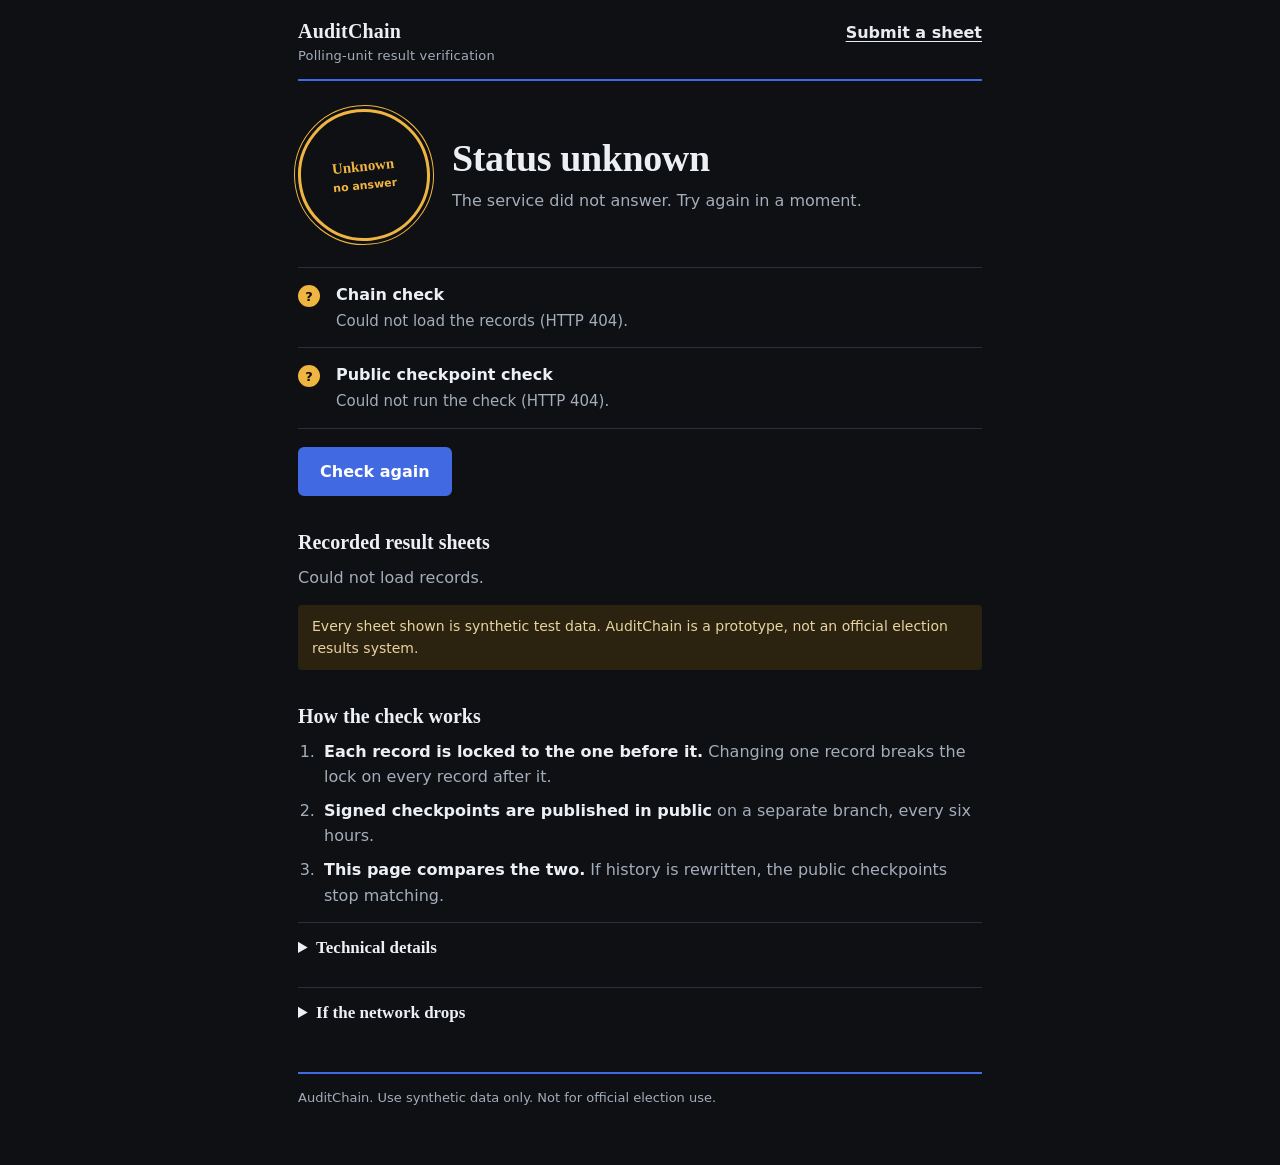
==== src/main/resources/static/index.html @ 2e7eae65 "style(ui): white/light grey text instead of blue; keep royal blue for fills and borders Co-Authored-" ====
<!doctype html>
<html lang="en">
<head>
<meta charset="utf-8"><meta name="viewport" content="width=device-width,initial-scale=1">
<meta name="theme-color" content="#0e1013">
<meta name="description" content="AuditChain checks whether polling-unit result records have been altered.">
<title>AuditChain — Has this record been altered?</title>
<style>
:root{color-scheme:dark;--onyx:#0e1013;--panel:#161a20;--line:#2a313c;--text:#eceff4;--soft:#a4adbb;--royal:#4169e1;--royal-hi:#e8ebf1;--red:#ff7b72;--amber:#f0b441;--tint-royal:#16213f;--tint-red:#2a1719;--tint-amber:#2b2310;
 --serif:Charter,"Bitstream Charter","Sitka Text",Cambria,Georgia,serif;--sans:system-ui,-apple-system,"Segoe UI",Roboto,"Helvetica Neue",sans-serif;--mono:ui-monospace,SFMono-Regular,Menlo,Consolas,monospace}
*{box-sizing:border-box}
body{margin:0;background:var(--onyx);color:var(--text);font:16px/1.6 var(--sans)}
main{max-width:720px;margin:0 auto;padding:20px 18px 56px}
a{color:var(--royal-hi);font-weight:600;text-underline-offset:3px}
a:focus-visible,button:focus-visible,summary:focus-visible{outline:3px solid var(--royal-hi);outline-offset:3px}
header{display:flex;justify-content:space-between;align-items:baseline;gap:12px;padding-bottom:14px;border-bottom:2px solid var(--royal);margin-bottom:28px}
.brand{font:700 20px/1 var(--serif);letter-spacing:.01em}.brand span{display:block;font:400 13px/1.4 var(--sans);color:var(--soft);margin-top:6px}
.verdict{display:grid;grid-template-columns:auto 1fr;gap:22px;align-items:center;margin-bottom:26px}
.stamp{width:132px;height:132px;border:3px solid var(--soft);outline:1px solid var(--soft);outline-offset:3px;border-radius:50%;display:grid;place-items:center;text-align:center;color:var(--soft);transform:rotate(-6deg);font:700 15px/1.2 var(--serif);padding:10px}
.stamp small{display:block;font:600 11px/1.3 var(--sans);margin-top:4px}
.stamp.ok{color:var(--royal-hi);border-color:var(--royal);outline-color:var(--royal)}.stamp.bad{color:var(--red);border-color:var(--red);outline-color:var(--red)}.stamp.wait{color:var(--amber);border-color:var(--amber);outline-color:var(--amber)}
h1{font:700 clamp(26px,6.4vw,38px)/1.12 var(--serif);margin:0 0 8px;letter-spacing:-.01em}
.lede{margin:0;color:var(--soft);max-width:46ch}
h2{font:700 20px/1.25 var(--serif);margin:34px 0 10px}
.checks{border-top:1px solid var(--line);margin:0;padding:0;list-style:none}
.checks li{display:grid;grid-template-columns:28px 1fr;gap:10px;padding:14px 0;border-bottom:1px solid var(--line)}
.mark{width:22px;height:22px;border-radius:50%;margin-top:3px;display:grid;place-items:center;font:700 13px/1 var(--sans);color:#0e1013;background:var(--amber)}.mark.ok{background:var(--royal);color:#fff}.mark.bad{background:var(--red)}
.checks b{display:block}.checks span.t{color:var(--soft);font-size:15px}
.actions{margin-top:18px}
button{font:inherit;font-weight:600;cursor:pointer;min-height:46px;padding:10px 20px;border-radius:6px;border:2px solid var(--royal);background:var(--royal);color:#fff}
button:hover{background:#3558c8;border-color:#3558c8}
.sheet{background:var(--panel);border:1px solid var(--line);border-left:5px solid var(--soft);margin-top:12px;padding:6px 16px 12px;border-radius:2px}
.sheet.ok{border-left-color:var(--royal)}.sheet.bad{border-left-color:var(--red);background:#1c1415}.sheet.na{border-left-color:var(--amber)}
.sheet h3{font:700 17px/1.3 var(--serif);margin:10px 0 4px;display:flex;justify-content:space-between;gap:10px;flex-wrap:wrap;align-items:baseline}
.pill{font:600 13px/1 var(--sans);padding:5px 10px;border-radius:20px}.pill.ok{background:var(--tint-royal);color:var(--royal-hi)}.pill.bad{background:var(--tint-red);color:var(--red)}.pill.na{background:var(--tint-amber);color:var(--amber)}
dl{margin:0}.row{display:flex;justify-content:space-between;gap:12px;padding:7px 0;border-bottom:1px dotted var(--line);font-size:15px}.row:last-child{border-bottom:0}.row dt{color:var(--soft)}.row dd{margin:0;font-weight:600;text-align:right;overflow-wrap:anywhere}
.row dd.mono{font:500 12px/1.5 var(--mono)}
.warn{margin:8px 0 2px;color:var(--red);font-size:15px;font-weight:600}
.note{margin-top:14px;padding:10px 14px;background:var(--tint-amber);color:#e8d3a0;font-size:14px;border-radius:4px}
ol.steps{margin:0;padding-left:22px;color:var(--soft)}ol.steps li{margin:8px 0;padding-left:4px}ol.steps b{color:var(--text)}
details{margin-top:14px;border-top:1px solid var(--line)}summary{cursor:pointer;font:700 17px/1.3 var(--serif);padding:14px 0;min-height:46px}
.inner{padding-bottom:10px;color:var(--soft);font-size:15px}.entry{padding:9px 0;border-bottom:1px dotted var(--line);font-size:14px}.entry b{color:var(--text)}.entry .mono{font:500 12px/1.5 var(--mono);overflow-wrap:anywhere}
footer{margin-top:34px;padding-top:14px;border-top:2px solid var(--royal);color:var(--soft);font-size:13px}
@media(max-width:520px){.verdict{grid-template-columns:1fr;gap:14px}.stamp{width:112px;height:112px;font-size:13px}}
@media(prefers-reduced-motion:no-preference){.stamp{transition:color .25s,border-color .25s,outline-color .25s}}
</style>
</head>
<body>
<main>
 <header><div class="brand">AuditChain<span>Polling-unit result verification</span></div><a href="/submit.html">Submit a sheet</a></header>

 <section class="verdict" aria-labelledby="headline">
  <div class="stamp wait" id="stamp" aria-hidden="true"><div id="stampText">Checking<small id="stampSmall">please wait</small></div></div>
  <div><h1 id="headline">Checking the records…</h1><p class="lede" id="headlineSub">This takes a few seconds. The first visit after a quiet period can take longer.</p></div>
 </section>

 <ul class="checks" aria-live="polite">
  <li><span class="mark" id="markChain" aria-hidden="true">…</span><div><b>Chain check</b><span class="t" id="txtChain">Waiting…</span></div></li>
  <li><span class="mark" id="markAnchor" aria-hidden="true">…</span><div><b>Public checkpoint check</b><span class="t" id="txtAnchor">Waiting…</span></div></li>
 </ul>
 <div class="actions"><button id="recheck">Check again</button></div>

 <h2>Recorded result sheets</h2>
 <p class="lede" id="sheetsSub">Loading…</p>
 <div id="sheets"></div>
 <div class="note">Every sheet shown is synthetic test data. AuditChain is a prototype, not an official election results system.</div>

 <h2>How the check works</h2>
 <ol class="steps">
  <li><b>Each record is locked to the one before it.</b> Changing one record breaks the lock on every record after it.</li>
  <li><b>Signed checkpoints are published in public</b> on a separate branch, every six hours.</li>
  <li><b>This page compares the two.</b> If history is rewritten, the public checkpoints stop matching.</li>
 </ol>

 <details>
  <summary>Technical details</summary>
  <div class="inner"><p id="techSummary">Loading…</p><div id="entries"></div></div>
 </details>
 <details>
  <summary>If the network drops</summary>
  <div class="inner"><p>The submit page keeps a queue on the phone and retries when the network returns. Each submission carries a unique key, so a retry is not counted twice. Power and coverage in the field still need real-world testing.</p></div>
 </details>

 <footer>AuditChain. Use synthetic data only. Not for official election use.</footer>
</main>
<script>
'use strict';
const $=id=>document.getElementById(id);
function mark(prefix,state,text){const m=$('mark'+prefix);m.className='mark'+(state===true?' ok':state===false?' bad':'');m.textContent=state===true?'✓':state===false?'!':'?';$('txt'+prefix).textContent=text;}
function headline(state,stamp,small,title,sub){const s=$('stamp');s.className='stamp '+(state===true?'ok':state===false?'bad':'wait');$('stampText').firstChild.nodeValue=stamp;$('stampSmall').textContent=small;$('headline').textContent=title;$('headlineSub').textContent=sub;}
function parse(p){try{return JSON.parse(p);}catch(e){return null;}}
function sheetFrom(entry){
 const p=parse(entry.payload);if(!p||p.type!=='evidence')return null;
 const data=p.data||{};const parties=data.partyVotes&&typeof data.partyVotes==='object'?data.partyVotes:null;
 let sum=null;if(parties){sum=0;for(const k of Object.keys(parties)){const v=Number(parties[k]);if(Number.isFinite(v))sum+=v;}}
 const total=[data.totalVotes,data.total_votes,data.votes_cast].map(Number).find(Number.isFinite);
 return{seq:entry.sequence,loc:p.location||entry.location||'Unknown location',parties,sum,total,hash:entry.currentHash};
}
function row(dt,dd,mono){const r=document.createElement('div');r.className='row';const a=document.createElement('dt');a.textContent=dt;const b=document.createElement('dd');if(mono)b.className='mono';b.textContent=dd;r.append(a,b);return r;}
function renderSheets(entries){
 const box=$('sheets');box.replaceChildren();
 const sheets=entries.map(sheetFrom).filter(Boolean).reverse();
 $('sheetsSub').textContent=sheets.length?sheets.length+(sheets.length===1?' sheet':' sheets')+' recorded, newest first.':'No result sheets have been recorded yet. Submit one from the submit page.';
 sheets.forEach(s=>{
  const ok=s.sum!==null&&s.total!==undefined&&s.sum===s.total;
  const bad=s.sum!==null&&s.total!==undefined&&s.sum!==s.total;
  const el=document.createElement('article');el.className='sheet '+(ok?'ok':bad?'bad':'na');
  const h=document.createElement('h3');const name=document.createElement('span');name.textContent=s.loc;
  const pill=document.createElement('span');pill.className='pill '+(ok?'ok':bad?'bad':'na');pill.textContent=ok?'Totals add up':bad?'Totals do not add up':'No total to compare';
  h.append(name,pill);el.append(h);
  const dl=document.createElement('dl');
  if(s.parties)Object.keys(s.parties).forEach(k=>dl.append(row('Party '+k,String(s.parties[k]))));
  if(s.sum!==null)dl.append(row('Sum of parties',String(s.sum)));
  if(s.total!==undefined)dl.append(row('Total on sheet',String(s.total)));
  dl.append(row('Receipt',s.hash||'unavailable',true));
  el.append(dl);
  if(bad){const w=document.createElement('p');w.className='warn';w.textContent='Parties add up to '+s.sum+' but the sheet says '+s.total+'. A person should review this sheet.';el.append(w);}
  box.append(el);
 });
}
function renderTech(data){
 const entries=Array.isArray(data.entries)?data.entries:[];
 $('techSummary').textContent=entries.length+' entries. Latest hash '+(data.latestHash||'unavailable')+'. '+(Number.isFinite(data.pendingSync)?data.pendingSync:0)+' waiting to sync.';
 const box=$('entries');box.replaceChildren();
 entries.slice().reverse().forEach(e=>{
  const r=document.createElement('div');r.className='entry';
  const t=document.createElement('div');const b=document.createElement('b');b.textContent='#'+e.sequence+' '+(e.role||'ENTRY');t.append(b,document.createTextNode(', '+(e.status||'RECORDED')));
  const m=document.createElement('div');m.textContent=(e.actorId||'unknown actor')+', '+(e.location||'no location');
  const h=document.createElement('div');h.className='mono';h.textContent=e.currentHash||'';
  r.append(t,m,h);box.append(r);
 });
}
let last={chain:null,anchor:null};
function summarise(){
 if(last.chain===false){headline(false,'Altered','record changed','A record has been altered','The live chain failed its own check. Do not rely on these records.');return;}
 if(last.anchor===false){headline(false,'Mismatch','public checkpoints','The records do not match the public checkpoints','History may have been rewritten. Investigate before relying on these records.');return;}
 if(last.chain===true&&last.anchor===true){headline(true,'Intact','both checks passed','Records intact','Both checks passed. There is no sign of alteration.');return;}
 if(last.chain===true){headline(null,'Partly','checked','Chain intact, checkpoints not confirmed','The public checkpoint log could not be checked just now. Try again shortly.');return;}
 headline(null,'Unknown','no answer','Status unknown','The service did not answer. Try again in a moment.');
}
async function loadChain(){
 try{
  const r=await fetch('/api/chain',{headers:{Accept:'application/json'},cache:'no-store'});if(!r.ok)throw new Error('HTTP '+r.status);
  const data=await r.json();const entries=Array.isArray(data.entries)?data.entries:[];
  last.chain=data.valid===true?true:data.valid===false?false:null;
  mark('Chain',last.chain,data.valid===true?'All '+entries.length+' records link correctly.':data.valid===false?'Broken link at record '+(data.breakSequence!==null&&data.breakSequence!==undefined?data.breakSequence:'unknown')+'.':'No answer.');
  renderSheets(entries);renderTech(data);
 }catch(e){last.chain=null;mark('Chain',null,'Could not load the records ('+e.message+').');$('sheetsSub').textContent='Could not load records.';$('techSummary').textContent='Could not load records.';}
}
async function loadAnchors(){
 mark('Anchor',null,'Checking the public log…');
 try{
  const r=await fetch('/api/checkpoints/verify',{headers:{Accept:'application/json'},cache:'no-store'});if(!r.ok)throw new Error('HTTP '+r.status);
  const d=await r.json();const n=Number.isFinite(d.externalAnchorCount)?d.externalAnchorCount:0;
  if(d.valid===true&&d.externalAnchorsValid===true){last.anchor=true;mark('Anchor',true,n+' signed checkpoints match the live chain.');}
  else if(n===0){last.anchor=null;mark('Anchor',null,'The public log is empty or unreachable: '+(d.externalAnchorError||d.error||'no detail')+'.');}
  else{last.anchor=false;mark('Anchor',false,'Mismatch: '+(d.error||'the live chain differs from the published checkpoints')+'.');}
 }catch(e){last.anchor=null;mark('Anchor',null,'Could not run the check ('+e.message+').');}
}
async function run(){
 headline(null,'Checking','please wait','Checking the records…','This takes a few seconds.');
 await Promise.all([loadChain(),loadAnchors()]);summarise();
}
$('recheck').addEventListener('click',run);run();
</script>
</body></html>
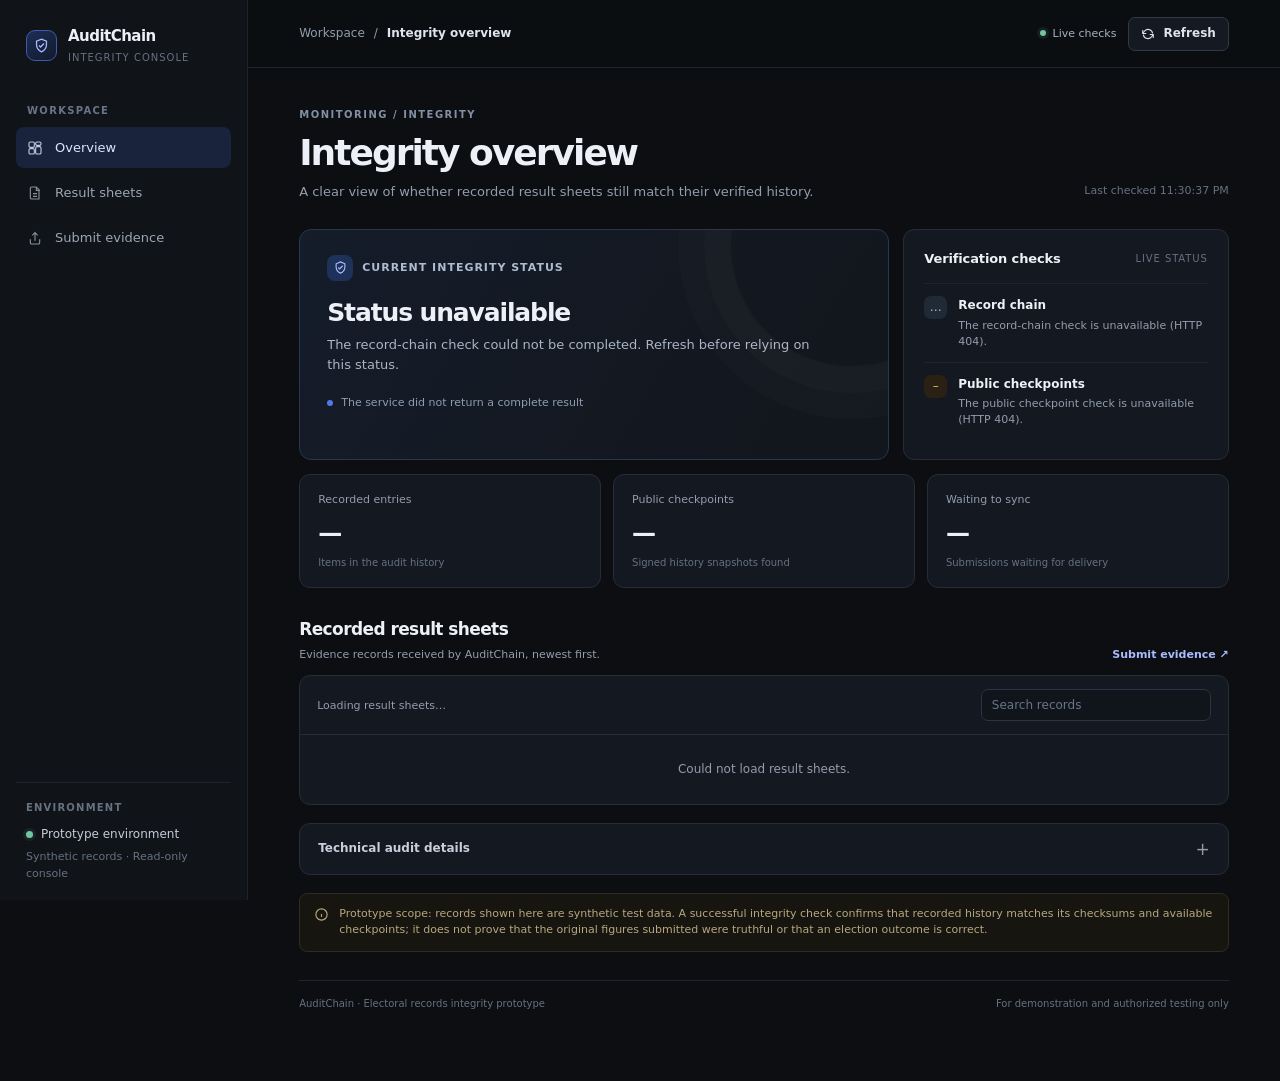
==== commit a3404059: "feat(ui): elevate AuditChain to a focused integrity console" ====
--- a/src/main/resources/static/index.html
+++ b/src/main/resources/static/index.html
@@ -2,165 +2,273 @@
 <html lang="en">
 <head>
 <meta charset="utf-8"><meta name="viewport" content="width=device-width,initial-scale=1">
-<meta name="theme-color" content="#0e1013">
-<meta name="description" content="AuditChain checks whether polling-unit result records have been altered.">
-<title>AuditChain — Has this record been altered?</title>
+<meta name="theme-color" content="#0c0e12">
+<meta name="description" content="AuditChain checks whether recorded result sheets have been altered.">
+<title>AuditChain — Integrity console</title>
 <style>
-:root{color-scheme:dark;--onyx:#0e1013;--panel:#161a20;--line:#2a313c;--text:#eceff4;--soft:#a4adbb;--royal:#4169e1;--royal-hi:#e8ebf1;--red:#ff7b72;--amber:#f0b441;--tint-royal:#16213f;--tint-red:#2a1719;--tint-amber:#2b2310;
- --serif:Charter,"Bitstream Charter","Sitka Text",Cambria,Georgia,serif;--sans:system-ui,-apple-system,"Segoe UI",Roboto,"Helvetica Neue",sans-serif;--mono:ui-monospace,SFMono-Regular,Menlo,Consolas,monospace}
+:root{color-scheme:dark;--bg:#0c0e12;--sidebar:#101318;--surface:#141820;--surface-2:#191f29;--line:#252d39;--line-soft:#1d242e;--text:#edf1f7;--muted:#929dad;--dim:#667181;--blue:#5278ed;--blue-soft:#172344;--green:#71c6a0;--green-soft:#13271f;--amber:#e7b765;--amber-soft:#2a2114;--red:#ef827e;--red-soft:#2c191b;--sans:Inter,ui-sans-serif,system-ui,-apple-system,"Segoe UI",Roboto,Arial,sans-serif;--mono:ui-monospace,SFMono-Regular,Menlo,Consolas,monospace}
 *{box-sizing:border-box}
-body{margin:0;background:var(--onyx);color:var(--text);font:16px/1.6 var(--sans)}
-main{max-width:720px;margin:0 auto;padding:20px 18px 56px}
-a{color:var(--royal-hi);font-weight:600;text-underline-offset:3px}
-a:focus-visible,button:focus-visible,summary:focus-visible{outline:3px solid var(--royal-hi);outline-offset:3px}
-header{display:flex;justify-content:space-between;align-items:baseline;gap:12px;padding-bottom:14px;border-bottom:2px solid var(--royal);margin-bottom:28px}
-.brand{font:700 20px/1 var(--serif);letter-spacing:.01em}.brand span{display:block;font:400 13px/1.4 var(--sans);color:var(--soft);margin-top:6px}
-.verdict{display:grid;grid-template-columns:auto 1fr;gap:22px;align-items:center;margin-bottom:26px}
-.stamp{width:132px;height:132px;border:3px solid var(--soft);outline:1px solid var(--soft);outline-offset:3px;border-radius:50%;display:grid;place-items:center;text-align:center;color:var(--soft);transform:rotate(-6deg);font:700 15px/1.2 var(--serif);padding:10px}
-.stamp small{display:block;font:600 11px/1.3 var(--sans);margin-top:4px}
-.stamp.ok{color:var(--royal-hi);border-color:var(--royal);outline-color:var(--royal)}.stamp.bad{color:var(--red);border-color:var(--red);outline-color:var(--red)}.stamp.wait{color:var(--amber);border-color:var(--amber);outline-color:var(--amber)}
-h1{font:700 clamp(26px,6.4vw,38px)/1.12 var(--serif);margin:0 0 8px;letter-spacing:-.01em}
-.lede{margin:0;color:var(--soft);max-width:46ch}
-h2{font:700 20px/1.25 var(--serif);margin:34px 0 10px}
-.checks{border-top:1px solid var(--line);margin:0;padding:0;list-style:none}
-.checks li{display:grid;grid-template-columns:28px 1fr;gap:10px;padding:14px 0;border-bottom:1px solid var(--line)}
-.mark{width:22px;height:22px;border-radius:50%;margin-top:3px;display:grid;place-items:center;font:700 13px/1 var(--sans);color:#0e1013;background:var(--amber)}.mark.ok{background:var(--royal);color:#fff}.mark.bad{background:var(--red)}
-.checks b{display:block}.checks span.t{color:var(--soft);font-size:15px}
-.actions{margin-top:18px}
-button{font:inherit;font-weight:600;cursor:pointer;min-height:46px;padding:10px 20px;border-radius:6px;border:2px solid var(--royal);background:var(--royal);color:#fff}
-button:hover{background:#3558c8;border-color:#3558c8}
-.sheet{background:var(--panel);border:1px solid var(--line);border-left:5px solid var(--soft);margin-top:12px;padding:6px 16px 12px;border-radius:2px}
-.sheet.ok{border-left-color:var(--royal)}.sheet.bad{border-left-color:var(--red);background:#1c1415}.sheet.na{border-left-color:var(--amber)}
-.sheet h3{font:700 17px/1.3 var(--serif);margin:10px 0 4px;display:flex;justify-content:space-between;gap:10px;flex-wrap:wrap;align-items:baseline}
-.pill{font:600 13px/1 var(--sans);padding:5px 10px;border-radius:20px}.pill.ok{background:var(--tint-royal);color:var(--royal-hi)}.pill.bad{background:var(--tint-red);color:var(--red)}.pill.na{background:var(--tint-amber);color:var(--amber)}
-dl{margin:0}.row{display:flex;justify-content:space-between;gap:12px;padding:7px 0;border-bottom:1px dotted var(--line);font-size:15px}.row:last-child{border-bottom:0}.row dt{color:var(--soft)}.row dd{margin:0;font-weight:600;text-align:right;overflow-wrap:anywhere}
-.row dd.mono{font:500 12px/1.5 var(--mono)}
-.warn{margin:8px 0 2px;color:var(--red);font-size:15px;font-weight:600}
-.note{margin-top:14px;padding:10px 14px;background:var(--tint-amber);color:#e8d3a0;font-size:14px;border-radius:4px}
-ol.steps{margin:0;padding-left:22px;color:var(--soft)}ol.steps li{margin:8px 0;padding-left:4px}ol.steps b{color:var(--text)}
-details{margin-top:14px;border-top:1px solid var(--line)}summary{cursor:pointer;font:700 17px/1.3 var(--serif);padding:14px 0;min-height:46px}
-.inner{padding-bottom:10px;color:var(--soft);font-size:15px}.entry{padding:9px 0;border-bottom:1px dotted var(--line);font-size:14px}.entry b{color:var(--text)}.entry .mono{font:500 12px/1.5 var(--mono);overflow-wrap:anywhere}
-footer{margin-top:34px;padding-top:14px;border-top:2px solid var(--royal);color:var(--soft);font-size:13px}
-@media(max-width:520px){.verdict{grid-template-columns:1fr;gap:14px}.stamp{width:112px;height:112px;font-size:13px}}
-@media(prefers-reduced-motion:no-preference){.stamp{transition:color .25s,border-color .25s,outline-color .25s}}
+html{scroll-behavior:smooth}
+body{margin:0;background:var(--bg);color:var(--text);font:14px/1.55 var(--sans);-webkit-font-smoothing:antialiased}
+a{color:inherit;text-decoration:none}
+button{font:inherit}
+button:focus-visible,a:focus-visible,summary:focus-visible{outline:2px solid #9bb2ff;outline-offset:3px}
+.app{min-height:100vh}
+.sidebar{position:fixed;inset:0 auto 0 0;width:248px;background:var(--sidebar);border-right:1px solid var(--line-soft);display:flex;flex-direction:column;padding:25px 16px 18px;z-index:5}
+.brand{display:flex;align-items:center;gap:11px;padding:0 10px 28px}
+.brand-mark{width:31px;height:31px;border:1px solid #3c5bb0;border-radius:9px;display:grid;place-items:center;background:linear-gradient(145deg,#1d2d55,#121a2b);color:#a9bcff}
+.brand-mark svg{width:17px;height:17px}
+.brand-name{font-size:15px;font-weight:680;letter-spacing:-.035em}.brand-sub{display:block;color:var(--dim);font-size:10px;letter-spacing:.1em;text-transform:uppercase;margin-top:2px}
+.nav-label{padding:0 11px;margin:9px 0 9px;color:#697587;font-size:10px;font-weight:700;letter-spacing:.13em;text-transform:uppercase}
+.nav{display:grid;gap:4px}
+.nav a{height:41px;padding:0 11px;border-radius:8px;display:flex;align-items:center;gap:12px;color:#9ba6b5;font-size:13px;transition:background .18s,color .18s}
+.nav a:hover{background:#191f29;color:var(--text)}
+.nav a.active{background:#19233b;color:#dce5ff}
+.nav svg{width:16px;height:16px;opacity:.85}
+.sidebar-bottom{margin-top:auto}
+.workspace{border-top:1px solid var(--line-soft);padding:17px 10px 0}
+.workspace-label{color:var(--dim);font-size:10px;text-transform:uppercase;letter-spacing:.12em;font-weight:700}
+.workspace-status{display:flex;align-items:center;gap:8px;margin-top:10px;color:#c4ccd7;font-size:12px}
+.pulse{width:7px;height:7px;border-radius:50%;background:var(--green);box-shadow:0 0 0 3px #71c6a018}
+.workspace-note{color:var(--dim);font-size:11px;margin-top:5px;line-height:1.5}
+.main{margin-left:248px;min-height:100vh}
+.topbar{height:68px;border-bottom:1px solid var(--line-soft);display:flex;align-items:center;justify-content:space-between;padding:0 clamp(24px,4vw,58px);position:sticky;top:0;background:#0c0e12ed;backdrop-filter:blur(16px);z-index:4}
+.crumb{display:flex;align-items:center;gap:9px;color:var(--muted);font-size:12px}.crumb strong{color:#dfe5ee;font-weight:580}
+.top-actions{display:flex;align-items:center;gap:12px}
+.live-label{display:flex;align-items:center;gap:7px;color:#a7b1c0;font-size:11px}
+.live-label .pulse{width:6px;height:6px}
+.refresh{border:1px solid #303a49;background:#151a22;color:#dce3ed;border-radius:7px;height:34px;padding:0 12px;display:flex;align-items:center;gap:8px;font-size:12px;font-weight:600;cursor:pointer}
+.refresh:hover{border-color:#526da9;background:#1a2231}
+.refresh svg{width:14px;height:14px}
+.content{max-width:1190px;margin:0 auto;padding:39px clamp(24px,4vw,58px) 70px}
+.page-head{display:flex;justify-content:space-between;align-items:flex-end;gap:24px;margin-bottom:27px}
+.eyebrow{color:#8290a4;font-size:10px;letter-spacing:.15em;text-transform:uppercase;font-weight:700;margin-bottom:10px}
+h1{font-size:clamp(27px,3.2vw,36px);line-height:1.12;letter-spacing:-.055em;font-weight:610;margin:0}
+.page-desc{color:var(--muted);font-size:13px;margin:9px 0 0;max-width:560px}
+.updated{font-size:11px;color:var(--dim);white-space:nowrap;padding-bottom:3px}
+.overview{display:grid;grid-template-columns:minmax(0,1.45fr) minmax(250px,.8fr);gap:14px;margin-bottom:14px}
+.verdict{position:relative;overflow:hidden;background:linear-gradient(120deg,#151c2a 0%,#131820 64%,#12161d 100%);border:1px solid #29364e;border-radius:12px;padding:25px 27px;min-height:190px}
+.verdict:after{content:"";position:absolute;width:240px;height:240px;border:1px solid #ffffff08;border-radius:50%;right:-84px;top:-105px;box-shadow:0 0 0 26px #ffffff04,0 0 0 52px #ffffff03}
+.verdict-top{display:flex;align-items:center;gap:9px;color:#aebbd1;font-size:11px;font-weight:650;letter-spacing:.09em;text-transform:uppercase}
+.status-icon{width:26px;height:26px;border-radius:8px;display:grid;place-items:center;background:#1e3158;color:#a9beff}
+.status-icon svg{width:15px;height:15px}
+.verdict h2{font-size:25px;line-height:1.2;letter-spacing:-.045em;font-weight:610;margin:17px 0 7px}
+.verdict p{max-width:500px;color:#aab5c5;font-size:13px;margin:0}
+.verdict-foot{display:flex;align-items:center;gap:8px;margin-top:19px;color:#8e9caf;font-size:11px}
+.verdict-foot .dot{width:6px;height:6px;border-radius:50%;background:var(--blue)}
+.check-panel,.metric-panel,.records-panel,.details-panel{background:var(--surface);border:1px solid var(--line);border-radius:11px}
+.check-panel{padding:19px 20px}
+.panel-title{display:flex;align-items:center;justify-content:space-between;gap:12px;margin-bottom:14px}
+.panel-title h2{font-size:13px;font-weight:640;letter-spacing:-.01em;margin:0}
+.panel-kicker{font-size:10px;color:var(--dim);letter-spacing:.09em;text-transform:uppercase}
+.check-row{display:flex;align-items:flex-start;gap:11px;padding:12px 0;border-top:1px solid var(--line-soft)}
+.check-row:first-of-type{border-top:0}
+.check-icon{flex:0 0 23px;width:23px;height:23px;border-radius:7px;display:grid;place-items:center;background:#202936;color:#aab8ce;font-size:12px}
+.check-icon.ok{background:var(--green-soft);color:var(--green)}.check-icon.bad{background:var(--red-soft);color:var(--red)}.check-icon.warn{background:var(--amber-soft);color:var(--amber)}
+.check-copy{min-width:0;flex:1}.check-copy b{display:block;font-size:12px;font-weight:620}.check-copy span{display:block;color:var(--muted);font-size:11px;margin-top:3px;line-height:1.45}
+.metrics{display:grid;grid-template-columns:repeat(3,minmax(0,1fr));gap:12px;margin-bottom:28px}
+.metric-panel{padding:16px 18px}
+.metric-label{color:var(--muted);font-size:11px}
+.metric-value{font-size:24px;font-weight:620;letter-spacing:-.05em;margin-top:7px}
+.metric-foot{font-size:10px;color:var(--dim);margin-top:3px}
+.section-head{display:flex;align-items:flex-end;justify-content:space-between;gap:18px;margin:0 0 12px}
+.section-head h2{font-size:17px;letter-spacing:-.035em;font-weight:620;margin:0}
+.section-head p{font-size:11px;color:var(--muted);margin:4px 0 0}
+.text-link{color:#a9bcff;font-size:11px;font-weight:600}
+.records-panel{overflow:hidden}
+.records-toolbar{padding:13px 17px;border-bottom:1px solid var(--line);display:flex;justify-content:space-between;align-items:center;gap:12px}
+.records-toolbar span{font-size:11px;color:var(--muted)}
+.search{width:min(230px,48%);height:32px;border:1px solid #2a3442;background:#10151c;border-radius:7px;padding:0 10px;color:var(--text);font:12px var(--sans)}
+.search::placeholder{color:#697586}
+.record{display:grid;grid-template-columns:minmax(0,1.2fr) minmax(110px,.8fr) auto;align-items:center;gap:18px;padding:15px 18px;border-bottom:1px solid var(--line-soft)}
+.record:last-child{border-bottom:0}
+.record-name{font-size:12px;font-weight:620;overflow:hidden;text-overflow:ellipsis;white-space:nowrap}
+.record-meta{font-size:10px;color:var(--muted);margin-top:4px}
+.record-total{font-size:11px;color:#b8c2d0}
+.record-state{font-size:10px;color:var(--green);display:flex;align-items:center;gap:6px;white-space:nowrap}
+.record-state.warn{color:var(--amber)}.record-state .dot{width:5px;height:5px;border-radius:50%;background:currentColor}
+.empty{padding:25px 18px;text-align:center;color:var(--muted);font-size:12px}
+.details-panel{margin-top:18px;padding:0 18px}
+details summary{cursor:pointer;list-style:none;display:flex;align-items:center;justify-content:space-between;min-height:50px;color:#c6cfdb;font-size:12px;font-weight:600}
+details summary::-webkit-details-marker{display:none}
+details summary:after{content:"+";font-size:17px;color:var(--muted);font-weight:400}
+details[open] summary:after{content:"−"}
+.tech-content{border-top:1px solid var(--line-soft);padding:14px 0;color:var(--muted);font-size:11px}
+.tech-entry{padding:8px 0;border-bottom:1px solid var(--line-soft)}
+.tech-entry:last-child{border:0}
+.mono{font:10px/1.5 var(--mono);overflow-wrap:anywhere;color:#9aa8bd;margin-top:4px}
+.scope{display:flex;gap:10px;align-items:flex-start;margin-top:18px;padding:12px 14px;border:1px solid #302b20;background:#17150f;border-radius:8px;color:#b8a77f;font-size:11px;line-height:1.5}
+.scope svg{width:15px;height:15px;flex:none;margin-top:1px}
+.footer{border-top:1px solid var(--line-soft);margin-top:28px;padding-top:15px;color:var(--dim);font-size:10px;display:flex;justify-content:space-between;gap:12px;flex-wrap:wrap}
+.mobile-brand{display:none}
+@media(max-width:900px){.sidebar{width:210px}.main{margin-left:210px}.overview{grid-template-columns:1fr}.check-panel{display:grid;grid-template-columns:1fr 1fr;gap:0 18px}.check-panel .panel-title{grid-column:1/-1}.check-row:nth-of-type(2){border-top:0}}
+@media(max-width:680px){.sidebar{display:none}.main{margin-left:0}.topbar{height:58px;padding:0 18px}.mobile-brand{display:flex;align-items:center;gap:8px;font-size:13px;font-weight:680}.mobile-brand .brand-mark{width:25px;height:25px;border-radius:7px}.crumb{display:none}.live-label{display:none}.content{padding:27px 17px 48px}.page-head{display:block;margin-bottom:20px}.updated{margin-top:13px}.verdict{padding:21px;min-height:180px}.verdict h2{font-size:22px}.check-panel{display:block}.check-row:nth-of-type(2){border-top:1px solid var(--line-soft)}.metrics{gap:8px}.metric-panel{padding:13px 12px}.metric-value{font-size:21px}.metric-label{font-size:10px}.metric-foot{font-size:9px}.record{grid-template-columns:minmax(0,1fr) auto;gap:8px}.record-total{grid-column:1;grid-row:2}.record-state{grid-column:2;grid-row:1/3}.records-toolbar{padding:11px 12px}.records-toolbar span{font-size:10px}.search{width:48%}.footer{font-size:9px}}
+@media(prefers-reduced-motion:no-preference){.refresh svg{transition:transform .35s}.refresh:hover svg{transform:rotate(45deg)}.nav a{transition:background .16s,color .16s}}
 </style>
 </head>
 <body>
-<main>
- <header><div class="brand">AuditChain<span>Polling-unit result verification</span></div><a href="/submit.html">Submit a sheet</a></header>
-
- <section class="verdict" aria-labelledby="headline">
-  <div class="stamp wait" id="stamp" aria-hidden="true"><div id="stampText">Checking<small id="stampSmall">please wait</small></div></div>
-  <div><h1 id="headline">Checking the records…</h1><p class="lede" id="headlineSub">This takes a few seconds. The first visit after a quiet period can take longer.</p></div>
- </section>
-
- <ul class="checks" aria-live="polite">
-  <li><span class="mark" id="markChain" aria-hidden="true">…</span><div><b>Chain check</b><span class="t" id="txtChain">Waiting…</span></div></li>
-  <li><span class="mark" id="markAnchor" aria-hidden="true">…</span><div><b>Public checkpoint check</b><span class="t" id="txtAnchor">Waiting…</span></div></li>
- </ul>
- <div class="actions"><button id="recheck">Check again</button></div>
-
- <h2>Recorded result sheets</h2>
- <p class="lede" id="sheetsSub">Loading…</p>
- <div id="sheets"></div>
- <div class="note">Every sheet shown is synthetic test data. AuditChain is a prototype, not an official election results system.</div>
-
- <h2>How the check works</h2>
- <ol class="steps">
-  <li><b>Each record is locked to the one before it.</b> Changing one record breaks the lock on every record after it.</li>
-  <li><b>Signed checkpoints are published in public</b> on a separate branch, every six hours.</li>
-  <li><b>This page compares the two.</b> If history is rewritten, the public checkpoints stop matching.</li>
- </ol>
-
- <details>
-  <summary>Technical details</summary>
-  <div class="inner"><p id="techSummary">Loading…</p><div id="entries"></div></div>
- </details>
- <details>
-  <summary>If the network drops</summary>
-  <div class="inner"><p>The submit page keeps a queue on the phone and retries when the network returns. Each submission carries a unique key, so a retry is not counted twice. Power and coverage in the field still need real-world testing.</p></div>
- </details>
-
- <footer>AuditChain. Use synthetic data only. Not for official election use.</footer>
-</main>
+<div class="app">
+<aside class="sidebar">
+ <a class="brand" href="/" aria-label="AuditChain home">
+  <span class="brand-mark"><svg viewBox="0 0 24 24" fill="none" stroke="currentColor" stroke-width="1.8"><path d="M12 3 19 6v5c0 4.6-2.8 8-7 10-4.2-2-7-5.4-7-10V6l7-3Z"/><path d="m8.5 12 2.2 2.2 4.8-5"/></svg></span>
+  <span><span class="brand-name">AuditChain</span><span class="brand-sub">Integrity console</span></span>
+ </a>
+ <div class="nav-label">Workspace</div>
+ <nav class="nav" aria-label="Main navigation">
+  <a class="active" href="#overview"><svg viewBox="0 0 24 24" fill="none" stroke="currentColor" stroke-width="1.7"><rect x="3" y="3" width="8" height="8" rx="2"/><rect x="13" y="3" width="8" height="5" rx="2"/><rect x="13" y="10" width="8" height="11" rx="2"/><rect x="3" y="13" width="8" height="8" rx="2"/></svg>Overview</a>
+  <a href="#records"><svg viewBox="0 0 24 24" fill="none" stroke="currentColor" stroke-width="1.7"><path d="M7 3h7l4 4v14H7a2 2 0 0 1-2-2V5a2 2 0 0 1 2-2Z"/><path d="M14 3v5h5M9 13h6M9 17h6"/></svg>Result sheets</a>
+  <a href="/submit.html"><svg viewBox="0 0 24 24" fill="none" stroke="currentColor" stroke-width="1.7"><path d="M12 16V4m-4 4 4-4 4 4"/><path d="M5 14v5a2 2 0 0 0 2 2h10a2 2 0 0 0 2-2v-5"/></svg>Submit evidence</a>
+ </nav>
+ <div class="sidebar-bottom">
+  <div class="workspace">
+   <div class="workspace-label">Environment</div>
+   <div class="workspace-status"><span class="pulse"></span> Prototype environment</div>
+   <div class="workspace-note">Synthetic records · Read-only console</div>
+  </div>
+ </div>
+</aside>
+<div class="main">
+ <header class="topbar">
+  <div class="mobile-brand"><span class="brand-mark"><svg viewBox="0 0 24 24" fill="none" stroke="currentColor" stroke-width="1.8"><path d="M12 3 19 6v5c0 4.6-2.8 8-7 10-4.2-2-7-5.4-7-10V6l7-3Z"/><path d="m8.5 12 2.2 2.2 4.8-5"/></svg></span>AuditChain</div>
+  <div class="crumb"><span>Workspace</span><span> / </span><strong>Integrity overview</strong></div>
+  <div class="top-actions"><span class="live-label"><span class="pulse"></span> Live checks</span><button class="refresh" id="refresh"><svg viewBox="0 0 24 24" fill="none" stroke="currentColor" stroke-width="1.8"><path d="M20 11a8 8 0 0 0-14.8-3L3 11"/><path d="M3 5v6h6M4 13a8 8 0 0 0 14.8 3L21 13"/><path d="M21 19v-6h-6"/></svg>Refresh</button></div>
+ </header>
+ <main class="content" id="overview">
+  <div class="page-head">
+   <div><div class="eyebrow">Monitoring / Integrity</div><h1>Integrity overview</h1><p class="page-desc">A clear view of whether recorded result sheets still match their verified history.</p></div>
+   <div class="updated" id="lastUpdated">Waiting for first check</div>
+  </div>
+
+  <section class="overview" aria-label="Integrity status">
+   <article class="verdict">
+    <div class="verdict-top"><span class="status-icon"><svg viewBox="0 0 24 24" fill="none" stroke="currentColor" stroke-width="1.8"><path d="M12 3 19 6v5c0 4.6-2.8 8-7 10-4.2-2-7-5.4-7-10V6l7-3Z"/><path d="m8.5 12 2.2 2.2 4.8-5"/></svg></span> Current integrity status</div>
+    <h2 id="overallState">Checking records…</h2>
+    <p id="overallHint">The console is checking the record chain and published checkpoints.</p>
+    <div class="verdict-foot"><span class="dot"></span><span id="verdictFoot">Checks run directly against the audit history</span></div>
+   </article>
+   <article class="check-panel">
+    <div class="panel-title"><h2>Verification checks</h2><span class="panel-kicker">Live status</span></div>
+    <div class="check-row"><span class="check-icon" id="chainIcon">…</span><div class="check-copy"><b>Record chain</b><span id="chainResult">Waiting for the record check.</span></div></div>
+    <div class="check-row"><span class="check-icon" id="anchorIcon">…</span><div class="check-copy"><b>Public checkpoints</b><span id="anchorResult">Waiting for the checkpoint check.</span></div></div>
+   </article>
+  </section>
+
+  <section class="metrics" aria-label="Record summary">
+   <article class="metric-panel"><div class="metric-label">Recorded entries</div><div class="metric-value" id="entryCount">—</div><div class="metric-foot">Items in the audit history</div></article>
+   <article class="metric-panel"><div class="metric-label">Public checkpoints</div><div class="metric-value" id="anchorCount">—</div><div class="metric-foot">Signed history snapshots found</div></article>
+   <article class="metric-panel"><div class="metric-label">Waiting to sync</div><div class="metric-value" id="pendingCount">—</div><div class="metric-foot">Submissions waiting for delivery</div></article>
+  </section>
+
+  <section id="records">
+   <div class="section-head"><div><h2>Recorded result sheets</h2><p>Evidence records received by AuditChain, newest first.</p></div><a class="text-link" href="/submit.html">Submit evidence ↗</a></div>
+   <div class="records-panel">
+    <div class="records-toolbar"><span id="sheetsSub">Loading result sheets…</span><input class="search" id="recordSearch" type="search" placeholder="Search records" aria-label="Search result sheets"></div>
+    <div id="sheets"><div class="empty">Loading records…</div></div>
+   </div>
+  </section>
+
+  <section class="details-panel">
+   <details>
+    <summary>Technical audit details</summary>
+    <div class="tech-content"><p id="techSummary">Loading technical details…</p><div id="entries"></div></div>
+   </details>
+  </section>
+  <div class="scope"><svg viewBox="0 0 24 24" fill="none" stroke="currentColor" stroke-width="1.8"><circle cx="12" cy="12" r="9"/><path d="M12 11v5m0-8h.01"/></svg><span>Prototype scope: records shown here are synthetic test data. A successful integrity check confirms that recorded history matches its checksums and available checkpoints; it does not prove that the original figures submitted were truthful or that an election outcome is correct.</span></div>
+  <footer class="footer"><span>AuditChain · Electoral records integrity prototype</span><span>For demonstration and authorized testing only</span></footer>
+ </main>
+</div>
+</div>
 <script>
 'use strict';
 const $=id=>document.getElementById(id);
-function mark(prefix,state,text){const m=$('mark'+prefix);m.className='mark'+(state===true?' ok':state===false?' bad':'');m.textContent=state===true?'✓':state===false?'!':'?';$('txt'+prefix).textContent=text;}
-function headline(state,stamp,small,title,sub){const s=$('stamp');s.className='stamp '+(state===true?'ok':state===false?'bad':'wait');$('stampText').firstChild.nodeValue=stamp;$('stampSmall').textContent=small;$('headline').textContent=title;$('headlineSub').textContent=sub;}
-function parse(p){try{return JSON.parse(p);}catch(e){return null;}}
-function sheetFrom(entry){
- const p=parse(entry.payload);if(!p||p.type!=='evidence')return null;
- const data=p.data||{};const parties=data.partyVotes&&typeof data.partyVotes==='object'?data.partyVotes:null;
- let sum=null;if(parties){sum=0;for(const k of Object.keys(parties)){const v=Number(parties[k]);if(Number.isFinite(v))sum+=v;}}
- const total=[data.totalVotes,data.total_votes,data.votes_cast].map(Number).find(Number.isFinite);
- return{seq:entry.sequence,loc:p.location||entry.location||'Unknown location',parties,sum,total,hash:entry.currentHash};
-}
-function row(dt,dd,mono){const r=document.createElement('div');r.className='row';const a=document.createElement('dt');a.textContent=dt;const b=document.createElement('dd');if(mono)b.className='mono';b.textContent=dd;r.append(a,b);return r;}
-function renderSheets(entries){
+let state={chain:null,anchors:null,entries:[]};
+function setText(id,value){$(id).textContent=value;}
+function setCheck(id,stateValue,message){
+ const icon=$(id);icon.className='check-icon'+(stateValue===true?' ok':stateValue===false?' bad':stateValue==='warn'?' warn':'');
+ icon.textContent=stateValue===true?'✓':stateValue===false?'!':stateValue==='warn'?'–':'…';
+ if(id==='chainIcon')setText('chainResult',message);else setText('anchorResult',message);
+}
+function headline(title,description,foot){setText('overallState',title);setText('overallHint',description);setText('verdictFoot',foot);}
+function evidence(entry){
+ let p;try{p=typeof entry.payload==='string'?JSON.parse(entry.payload):entry.payload;}catch{return null;}
+ if(!p||p.type!=='evidence')return null;
+ const d=p.data||{},votes=d.partyVotes&&typeof d.partyVotes==='object'?d.partyVotes:null;
+ let sum=null;if(votes){sum=0;for(const value of Object.values(votes)){const n=Number(value);if(Number.isFinite(n))sum+=n;}}
+ const total=[d.totalVotes,d.total_votes,d.votes_cast].map(Number).find(Number.isFinite);
+ return{sequence:entry.sequence,location:p.location||entry.location||'Unspecified polling unit',role:entry.role||'Evidence submission',timestamp:entry.timestamp,hash:entry.currentHash,votes,sum,total};
+}
+function recordRow(item){
+ const row=document.createElement('article');row.className='record';
+ const left=document.createElement('div');
+ const name=document.createElement('div');name.className='record-name';name.textContent=item.location;
+ const meta=document.createElement('div');meta.className='record-meta';meta.textContent='Record #'+item.sequence+' · '+item.role+(item.timestamp?' · '+new Date(item.timestamp).toLocaleString():'');
+ left.append(name,meta);
+ const total=document.createElement('div');total.className='record-total';
+ if(item.sum!==null&&item.total!==undefined)total.textContent='Party total '+item.sum.toLocaleString()+' / Sheet total '+item.total.toLocaleString();
+ else total.textContent='Arithmetic check unavailable';
+ const stateEl=document.createElement('div');stateEl.className='record-state'+(item.sum!==null&&item.total!==undefined&&item.sum!==item.total?' warn':'');
+ const dot=document.createElement('span');dot.className='dot';stateEl.append(dot,document.createTextNode(item.sum!==null&&item.total!==undefined?(item.sum===item.total?'Totals match':'Review figures'):'Not checked'));
+ row.append(left,total,stateEl);return row;
+}
+function renderRecords(){
  const box=$('sheets');box.replaceChildren();
- const sheets=entries.map(sheetFrom).filter(Boolean).reverse();
- $('sheetsSub').textContent=sheets.length?sheets.length+(sheets.length===1?' sheet':' sheets')+' recorded, newest first.':'No result sheets have been recorded yet. Submit one from the submit page.';
- sheets.forEach(s=>{
-  const ok=s.sum!==null&&s.total!==undefined&&s.sum===s.total;
-  const bad=s.sum!==null&&s.total!==undefined&&s.sum!==s.total;
-  const el=document.createElement('article');el.className='sheet '+(ok?'ok':bad?'bad':'na');
-  const h=document.createElement('h3');const name=document.createElement('span');name.textContent=s.loc;
-  const pill=document.createElement('span');pill.className='pill '+(ok?'ok':bad?'bad':'na');pill.textContent=ok?'Totals add up':bad?'Totals do not add up':'No total to compare';
-  h.append(name,pill);el.append(h);
-  const dl=document.createElement('dl');
-  if(s.parties)Object.keys(s.parties).forEach(k=>dl.append(row('Party '+k,String(s.parties[k]))));
-  if(s.sum!==null)dl.append(row('Sum of parties',String(s.sum)));
-  if(s.total!==undefined)dl.append(row('Total on sheet',String(s.total)));
-  dl.append(row('Receipt',s.hash||'unavailable',true));
-  el.append(dl);
-  if(bad){const w=document.createElement('p');w.className='warn';w.textContent='Parties add up to '+s.sum+' but the sheet says '+s.total+'. A person should review this sheet.';el.append(w);}
-  box.append(el);
- });
-}
-function renderTech(data){
+ const q=$('recordSearch').value.trim().toLowerCase();
+ const items=state.entries.map(evidence).filter(Boolean).reverse().filter(x=>(x.location+' '+x.sequence+' '+x.role).toLowerCase().includes(q));
+ setText('sheetsSub',items.length+' result sheet'+(items.length===1?'':'s')+(q?' matching search':' recorded'));
+ if(!items.length){const empty=document.createElement('div');empty.className='empty';empty.textContent=q?'No result sheets match that search.':'No result sheets have been recorded yet.';box.append(empty);return;}
+ items.slice(0,50).forEach(item=>box.append(recordRow(item)));
+}
+function renderTechnical(data){
  const entries=Array.isArray(data.entries)?data.entries:[];
- $('techSummary').textContent=entries.length+' entries. Latest hash '+(data.latestHash||'unavailable')+'. '+(Number.isFinite(data.pendingSync)?data.pendingSync:0)+' waiting to sync.';
+ setText('techSummary',entries.length+' audit entries · Latest fingerprint '+(data.latestHash||'not available')+'.');
  const box=$('entries');box.replaceChildren();
  entries.slice().reverse().forEach(e=>{
-  const r=document.createElement('div');r.className='entry';
-  const t=document.createElement('div');const b=document.createElement('b');b.textContent='#'+e.sequence+' '+(e.role||'ENTRY');t.append(b,document.createTextNode(', '+(e.status||'RECORDED')));
-  const m=document.createElement('div');m.textContent=(e.actorId||'unknown actor')+', '+(e.location||'no location');
-  const h=document.createElement('div');h.className='mono';h.textContent=e.currentHash||'';
-  r.append(t,m,h);box.append(r);
+  const el=document.createElement('div');el.className='tech-entry';
+  const label=document.createElement('div');label.textContent='Record #'+e.sequence+' · '+(e.role||'ENTRY')+' · '+(e.status||'RECORDED');
+  const hash=document.createElement('div');hash.className='mono';hash.textContent='Current fingerprint: '+(e.currentHash||'not provided');
+  el.append(label,hash);box.append(el);
  });
 }
-let last={chain:null,anchor:null};
 function summarise(){
- if(last.chain===false){headline(false,'Altered','record changed','A record has been altered','The live chain failed its own check. Do not rely on these records.');return;}
- if(last.anchor===false){headline(false,'Mismatch','public checkpoints','The records do not match the public checkpoints','History may have been rewritten. Investigate before relying on these records.');return;}
- if(last.chain===true&&last.anchor===true){headline(true,'Intact','both checks passed','Records intact','Both checks passed. There is no sign of alteration.');return;}
- if(last.chain===true){headline(null,'Partly','checked','Chain intact, checkpoints not confirmed','The public checkpoint log could not be checked just now. Try again shortly.');return;}
- headline(null,'Unknown','no answer','Status unknown','The service did not answer. Try again in a moment.');
+ const c=state.chain,a=state.anchors;
+ if(!c){headline('Status unavailable','The record-chain check could not be completed. Refresh before relying on this status.','The service did not return a complete result');return;}
+ if(c.valid===false){headline('Integrity issue detected','The record chain did not pass verification. The affected history should be investigated.','A broken record link was reported');return;}
+ if(a&&a.internalCheckpointValid===false){headline('Checkpoint mismatch','A stored signed checkpoint does not match the current record history. Investigate before relying on it.','A local checkpoint comparison failed');return;}
+ const count=a&&Number.isFinite(a.externalAnchorCount)?a.externalAnchorCount:0;
+ if(a&&count>0&&a.externalAnchorsValid===false){headline('Public checkpoint mismatch','The published checkpoint history did not pass comparison with the current record chain.','A public checkpoint comparison failed');return;}
+ if(a&&a.valid===true&&a.externalAnchorsValid===true&&count>0){headline('Records intact','The record chain and available signed public checkpoints match. No alteration was detected by these checks.','Both integrity checks passed');return;}
+ if(c.valid===true){headline('Chain intact · Partial verification','The local record chain passes. A usable public checkpoint history was not confirmed, so independent verification is incomplete.','The local check passed; public verification remains incomplete');return;}
+ headline('Status unknown','The available information is not sufficient to determine the integrity of the records.','Verification did not return a conclusive result');
 }
 async function loadChain(){
  try{
   const r=await fetch('/api/chain',{headers:{Accept:'application/json'},cache:'no-store'});if(!r.ok)throw new Error('HTTP '+r.status);
-  const data=await r.json();const entries=Array.isArray(data.entries)?data.entries:[];
-  last.chain=data.valid===true?true:data.valid===false?false:null;
-  mark('Chain',last.chain,data.valid===true?'All '+entries.length+' records link correctly.':data.valid===false?'Broken link at record '+(data.breakSequence!==null&&data.breakSequence!==undefined?data.breakSequence:'unknown')+'.':'No answer.');
-  renderSheets(entries);renderTech(data);
- }catch(e){last.chain=null;mark('Chain',null,'Could not load the records ('+e.message+').');$('sheetsSub').textContent='Could not load records.';$('techSummary').textContent='Could not load records.';}
+  const data=await r.json();state.chain=data;state.entries=Array.isArray(data.entries)?data.entries:[];
+  setText('entryCount',Number.isFinite(data.size)?data.size:state.entries.length);
+  setText('pendingCount',Number.isFinite(data.pendingSync)?data.pendingSync:'—');
+  setCheck('chainIcon',data.valid===true?true:data.valid===false?false:null,data.valid===true?'All '+state.entries.length+' records link correctly.':data.valid===false?'A broken link was reported'+(data.breakSequence!==undefined?' at record '+data.breakSequence:'')+'.':'The chain check returned no conclusive result.');
+  renderRecords();renderTechnical(data);
+ }catch(e){state.chain=null;setText('entryCount','—');setText('pendingCount','—');setCheck('chainIcon',null,'The record-chain check is unavailable ('+e.message+').');$('sheets').replaceChildren();const empty=document.createElement('div');empty.className='empty';empty.textContent='Could not load result sheets.';$('sheets').append(empty);}
 }
 async function loadAnchors(){
- mark('Anchor',null,'Checking the public log…');
  try{
   const r=await fetch('/api/checkpoints/verify',{headers:{Accept:'application/json'},cache:'no-store'});if(!r.ok)throw new Error('HTTP '+r.status);
-  const d=await r.json();const n=Number.isFinite(d.externalAnchorCount)?d.externalAnchorCount:0;
-  if(d.valid===true&&d.externalAnchorsValid===true){last.anchor=true;mark('Anchor',true,n+' signed checkpoints match the live chain.');}
-  else if(n===0){last.anchor=null;mark('Anchor',null,'The public log is empty or unreachable: '+(d.externalAnchorError||d.error||'no detail')+'.');}
-  else{last.anchor=false;mark('Anchor',false,'Mismatch: '+(d.error||'the live chain differs from the published checkpoints')+'.');}
- }catch(e){last.anchor=null;mark('Anchor',null,'Could not run the check ('+e.message+').');}
-}
-async function run(){
- headline(null,'Checking','please wait','Checking the records…','This takes a few seconds.');
- await Promise.all([loadChain(),loadAnchors()]);summarise();
-}
-$('recheck').addEventListener('click',run);run();
+  const d=await r.json();state.anchors=d;const count=Number.isFinite(d.externalAnchorCount)?d.externalAnchorCount:0;
+  setText('anchorCount',count);
+  if(d.internalCheckpointValid===false)setCheck('anchorIcon',false,d.internalCheckpointError||'A stored signed checkpoint does not match the current chain.');
+  else if(count>0&&d.externalAnchorsValid===true)setCheck('anchorIcon',true,count+' signed public checkpoint(s) match the current chain.');
+  else if(count>0)setCheck('anchorIcon',false,d.externalAnchorError||d.error||'The published checkpoint comparison did not pass.');
+  else setCheck('anchorIcon','warn','No usable public checkpoints were confirmed. Independent verification is incomplete.');
+ }catch(e){state.anchors=null;setText('anchorCount','—');setCheck('anchorIcon','warn','The public checkpoint check is unavailable ('+e.message+').');}
+}
+async function refreshAll(){
+ setText('lastUpdated','Checking live integrity…');state.chain=null;state.anchors=null;
+ headline('Checking records…','The console is checking the record chain and published checkpoints.','Live checks in progress');
+ await Promise.all([loadChain(),loadAnchors()]);summarise();setText('lastUpdated','Last checked '+new Date().toLocaleTimeString());
+}
+$('refresh').addEventListener('click',refreshAll);
+$('recordSearch').addEventListener('input',renderRecords);
+refreshAll();
 </script>
-</body></html>
+</body>
+</html>
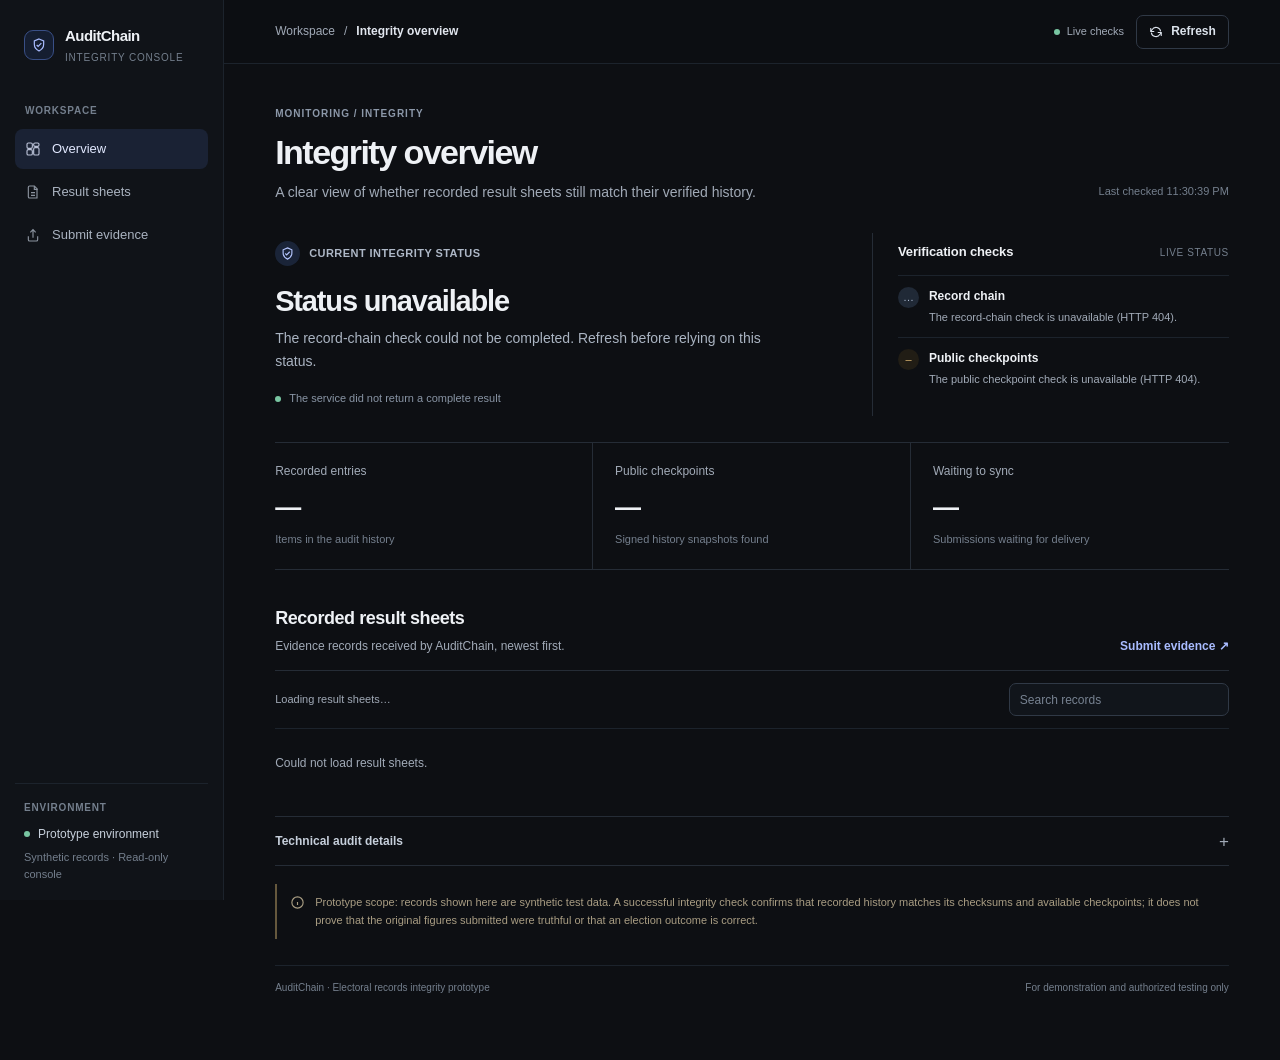
==== commit ce7fdae9: "style(ui): simplify integrity overview typography and surfaces" ====
--- a/src/main/resources/static/index.html
+++ b/src/main/resources/static/index.html
@@ -6,104 +6,55 @@
 <meta name="description" content="AuditChain checks whether recorded result sheets have been altered.">
 <title>AuditChain — Integrity console</title>
 <style>
-:root{color-scheme:dark;--bg:#0c0e12;--sidebar:#101318;--surface:#141820;--surface-2:#191f29;--line:#252d39;--line-soft:#1d242e;--text:#edf1f7;--muted:#929dad;--dim:#667181;--blue:#5278ed;--blue-soft:#172344;--green:#71c6a0;--green-soft:#13271f;--amber:#e7b765;--amber-soft:#2a2114;--red:#ef827e;--red-soft:#2c191b;--sans:Inter,ui-sans-serif,system-ui,-apple-system,"Segoe UI",Roboto,Arial,sans-serif;--mono:ui-monospace,SFMono-Regular,Menlo,Consolas,monospace}
-*{box-sizing:border-box}
-html{scroll-behavior:smooth}
-body{margin:0;background:var(--bg);color:var(--text);font:14px/1.55 var(--sans);-webkit-font-smoothing:antialiased}
-a{color:inherit;text-decoration:none}
-button{font:inherit}
-button:focus-visible,a:focus-visible,summary:focus-visible{outline:2px solid #9bb2ff;outline-offset:3px}
-.app{min-height:100vh}
-.sidebar{position:fixed;inset:0 auto 0 0;width:248px;background:var(--sidebar);border-right:1px solid var(--line-soft);display:flex;flex-direction:column;padding:25px 16px 18px;z-index:5}
-.brand{display:flex;align-items:center;gap:11px;padding:0 10px 28px}
-.brand-mark{width:31px;height:31px;border:1px solid #3c5bb0;border-radius:9px;display:grid;place-items:center;background:linear-gradient(145deg,#1d2d55,#121a2b);color:#a9bcff}
-.brand-mark svg{width:17px;height:17px}
-.brand-name{font-size:15px;font-weight:680;letter-spacing:-.035em}.brand-sub{display:block;color:var(--dim);font-size:10px;letter-spacing:.1em;text-transform:uppercase;margin-top:2px}
-.nav-label{padding:0 11px;margin:9px 0 9px;color:#697587;font-size:10px;font-weight:700;letter-spacing:.13em;text-transform:uppercase}
-.nav{display:grid;gap:4px}
-.nav a{height:41px;padding:0 11px;border-radius:8px;display:flex;align-items:center;gap:12px;color:#9ba6b5;font-size:13px;transition:background .18s,color .18s}
-.nav a:hover{background:#191f29;color:var(--text)}
-.nav a.active{background:#19233b;color:#dce5ff}
-.nav svg{width:16px;height:16px;opacity:.85}
-.sidebar-bottom{margin-top:auto}
-.workspace{border-top:1px solid var(--line-soft);padding:17px 10px 0}
-.workspace-label{color:var(--dim);font-size:10px;text-transform:uppercase;letter-spacing:.12em;font-weight:700}
-.workspace-status{display:flex;align-items:center;gap:8px;margin-top:10px;color:#c4ccd7;font-size:12px}
-.pulse{width:7px;height:7px;border-radius:50%;background:var(--green);box-shadow:0 0 0 3px #71c6a018}
-.workspace-note{color:var(--dim);font-size:11px;margin-top:5px;line-height:1.5}
-.main{margin-left:248px;min-height:100vh}
-.topbar{height:68px;border-bottom:1px solid var(--line-soft);display:flex;align-items:center;justify-content:space-between;padding:0 clamp(24px,4vw,58px);position:sticky;top:0;background:#0c0e12ed;backdrop-filter:blur(16px);z-index:4}
-.crumb{display:flex;align-items:center;gap:9px;color:var(--muted);font-size:12px}.crumb strong{color:#dfe5ee;font-weight:580}
-.top-actions{display:flex;align-items:center;gap:12px}
-.live-label{display:flex;align-items:center;gap:7px;color:#a7b1c0;font-size:11px}
-.live-label .pulse{width:6px;height:6px}
-.refresh{border:1px solid #303a49;background:#151a22;color:#dce3ed;border-radius:7px;height:34px;padding:0 12px;display:flex;align-items:center;gap:8px;font-size:12px;font-weight:600;cursor:pointer}
-.refresh:hover{border-color:#526da9;background:#1a2231}
-.refresh svg{width:14px;height:14px}
-.content{max-width:1190px;margin:0 auto;padding:39px clamp(24px,4vw,58px) 70px}
-.page-head{display:flex;justify-content:space-between;align-items:flex-end;gap:24px;margin-bottom:27px}
-.eyebrow{color:#8290a4;font-size:10px;letter-spacing:.15em;text-transform:uppercase;font-weight:700;margin-bottom:10px}
-h1{font-size:clamp(27px,3.2vw,36px);line-height:1.12;letter-spacing:-.055em;font-weight:610;margin:0}
-.page-desc{color:var(--muted);font-size:13px;margin:9px 0 0;max-width:560px}
-.updated{font-size:11px;color:var(--dim);white-space:nowrap;padding-bottom:3px}
-.overview{display:grid;grid-template-columns:minmax(0,1.45fr) minmax(250px,.8fr);gap:14px;margin-bottom:14px}
-.verdict{position:relative;overflow:hidden;background:linear-gradient(120deg,#151c2a 0%,#131820 64%,#12161d 100%);border:1px solid #29364e;border-radius:12px;padding:25px 27px;min-height:190px}
-.verdict:after{content:"";position:absolute;width:240px;height:240px;border:1px solid #ffffff08;border-radius:50%;right:-84px;top:-105px;box-shadow:0 0 0 26px #ffffff04,0 0 0 52px #ffffff03}
-.verdict-top{display:flex;align-items:center;gap:9px;color:#aebbd1;font-size:11px;font-weight:650;letter-spacing:.09em;text-transform:uppercase}
-.status-icon{width:26px;height:26px;border-radius:8px;display:grid;place-items:center;background:#1e3158;color:#a9beff}
-.status-icon svg{width:15px;height:15px}
-.verdict h2{font-size:25px;line-height:1.2;letter-spacing:-.045em;font-weight:610;margin:17px 0 7px}
-.verdict p{max-width:500px;color:#aab5c5;font-size:13px;margin:0}
-.verdict-foot{display:flex;align-items:center;gap:8px;margin-top:19px;color:#8e9caf;font-size:11px}
-.verdict-foot .dot{width:6px;height:6px;border-radius:50%;background:var(--blue)}
-.check-panel,.metric-panel,.records-panel,.details-panel{background:var(--surface);border:1px solid var(--line);border-radius:11px}
-.check-panel{padding:19px 20px}
-.panel-title{display:flex;align-items:center;justify-content:space-between;gap:12px;margin-bottom:14px}
-.panel-title h2{font-size:13px;font-weight:640;letter-spacing:-.01em;margin:0}
-.panel-kicker{font-size:10px;color:var(--dim);letter-spacing:.09em;text-transform:uppercase}
-.check-row{display:flex;align-items:flex-start;gap:11px;padding:12px 0;border-top:1px solid var(--line-soft)}
-.check-row:first-of-type{border-top:0}
-.check-icon{flex:0 0 23px;width:23px;height:23px;border-radius:7px;display:grid;place-items:center;background:#202936;color:#aab8ce;font-size:12px}
-.check-icon.ok{background:var(--green-soft);color:var(--green)}.check-icon.bad{background:var(--red-soft);color:var(--red)}.check-icon.warn{background:var(--amber-soft);color:var(--amber)}
-.check-copy{min-width:0;flex:1}.check-copy b{display:block;font-size:12px;font-weight:620}.check-copy span{display:block;color:var(--muted);font-size:11px;margin-top:3px;line-height:1.45}
-.metrics{display:grid;grid-template-columns:repeat(3,minmax(0,1fr));gap:12px;margin-bottom:28px}
-.metric-panel{padding:16px 18px}
-.metric-label{color:var(--muted);font-size:11px}
-.metric-value{font-size:24px;font-weight:620;letter-spacing:-.05em;margin-top:7px}
-.metric-foot{font-size:10px;color:var(--dim);margin-top:3px}
-.section-head{display:flex;align-items:flex-end;justify-content:space-between;gap:18px;margin:0 0 12px}
-.section-head h2{font-size:17px;letter-spacing:-.035em;font-weight:620;margin:0}
-.section-head p{font-size:11px;color:var(--muted);margin:4px 0 0}
-.text-link{color:#a9bcff;font-size:11px;font-weight:600}
-.records-panel{overflow:hidden}
-.records-toolbar{padding:13px 17px;border-bottom:1px solid var(--line);display:flex;justify-content:space-between;align-items:center;gap:12px}
-.records-toolbar span{font-size:11px;color:var(--muted)}
-.search{width:min(230px,48%);height:32px;border:1px solid #2a3442;background:#10151c;border-radius:7px;padding:0 10px;color:var(--text);font:12px var(--sans)}
-.search::placeholder{color:#697586}
-.record{display:grid;grid-template-columns:minmax(0,1.2fr) minmax(110px,.8fr) auto;align-items:center;gap:18px;padding:15px 18px;border-bottom:1px solid var(--line-soft)}
-.record:last-child{border-bottom:0}
-.record-name{font-size:12px;font-weight:620;overflow:hidden;text-overflow:ellipsis;white-space:nowrap}
-.record-meta{font-size:10px;color:var(--muted);margin-top:4px}
-.record-total{font-size:11px;color:#b8c2d0}
-.record-state{font-size:10px;color:var(--green);display:flex;align-items:center;gap:6px;white-space:nowrap}
-.record-state.warn{color:var(--amber)}.record-state .dot{width:5px;height:5px;border-radius:50%;background:currentColor}
-.empty{padding:25px 18px;text-align:center;color:var(--muted);font-size:12px}
-.details-panel{margin-top:18px;padding:0 18px}
-details summary{cursor:pointer;list-style:none;display:flex;align-items:center;justify-content:space-between;min-height:50px;color:#c6cfdb;font-size:12px;font-weight:600}
-details summary::-webkit-details-marker{display:none}
-details summary:after{content:"+";font-size:17px;color:var(--muted);font-weight:400}
-details[open] summary:after{content:"−"}
-.tech-content{border-top:1px solid var(--line-soft);padding:14px 0;color:var(--muted);font-size:11px}
-.tech-entry{padding:8px 0;border-bottom:1px solid var(--line-soft)}
-.tech-entry:last-child{border:0}
-.mono{font:10px/1.5 var(--mono);overflow-wrap:anywhere;color:#9aa8bd;margin-top:4px}
-.scope{display:flex;gap:10px;align-items:flex-start;margin-top:18px;padding:12px 14px;border:1px solid #302b20;background:#17150f;border-radius:8px;color:#b8a77f;font-size:11px;line-height:1.5}
-.scope svg{width:15px;height:15px;flex:none;margin-top:1px}
-.footer{border-top:1px solid var(--line-soft);margin-top:28px;padding-top:15px;color:var(--dim);font-size:10px;display:flex;justify-content:space-between;gap:12px;flex-wrap:wrap}
-.mobile-brand{display:none}
-@media(max-width:900px){.sidebar{width:210px}.main{margin-left:210px}.overview{grid-template-columns:1fr}.check-panel{display:grid;grid-template-columns:1fr 1fr;gap:0 18px}.check-panel .panel-title{grid-column:1/-1}.check-row:nth-of-type(2){border-top:0}}
-@media(max-width:680px){.sidebar{display:none}.main{margin-left:0}.topbar{height:58px;padding:0 18px}.mobile-brand{display:flex;align-items:center;gap:8px;font-size:13px;font-weight:680}.mobile-brand .brand-mark{width:25px;height:25px;border-radius:7px}.crumb{display:none}.live-label{display:none}.content{padding:27px 17px 48px}.page-head{display:block;margin-bottom:20px}.updated{margin-top:13px}.verdict{padding:21px;min-height:180px}.verdict h2{font-size:22px}.check-panel{display:block}.check-row:nth-of-type(2){border-top:1px solid var(--line-soft)}.metrics{gap:8px}.metric-panel{padding:13px 12px}.metric-value{font-size:21px}.metric-label{font-size:10px}.metric-foot{font-size:9px}.record{grid-template-columns:minmax(0,1fr) auto;gap:8px}.record-total{grid-column:1;grid-row:2}.record-state{grid-column:2;grid-row:1/3}.records-toolbar{padding:11px 12px}.records-toolbar span{font-size:10px}.search{width:48%}.footer{font-size:9px}}
-@media(prefers-reduced-motion:no-preference){.refresh svg{transition:transform .35s}.refresh:hover svg{transform:rotate(45deg)}.nav a{transition:background .16s,color .16s}}
+:root{color-scheme:dark;--bg:#0d0f13;--sidebar:#101318;--line:#252c36;--line-soft:#1c232c;--text:#eef1f5;--muted:#a1aab7;--dim:#747f8d;--blue:#6888f5;--green:#79c6a2;--green-soft:#14251f;--amber:#d9b36f;--red:#e98783;--sans:Arial,Helvetica,sans-serif;--mono:ui-monospace,SFMono-Regular,Menlo,Consolas,monospace}
+*{box-sizing:border-box}html{scroll-behavior:smooth}
+body{margin:0;background:var(--bg);color:var(--text);font:14px/1.6 var(--sans);-webkit-font-smoothing:antialiased}
+a{color:inherit;text-decoration:none}button,input,textarea{font:inherit}
+button:focus-visible,a:focus-visible,summary:focus-visible,input:focus-visible,textarea:focus-visible{outline:2px solid #9bb2ff;outline-offset:3px}
+.app{min-height:100vh}.sidebar{position:fixed;inset:0 auto 0 0;width:224px;background:var(--sidebar);border-right:1px solid var(--line-soft);display:flex;flex-direction:column;padding:24px 15px 18px;z-index:5}
+.brand{display:flex;align-items:center;gap:11px;padding:0 9px 30px}.brand-mark{width:30px;height:30px;border:1px solid #394f86;border-radius:9px;display:grid;place-items:center;background:#151e31;color:#a9bcff}.brand-mark svg{width:16px;height:16px}
+.brand-name{font-size:15px;font-weight:700;letter-spacing:-.035em}.brand-sub{display:block;color:var(--dim);font-size:10px;letter-spacing:.08em;text-transform:uppercase;margin-top:2px}
+.nav-label{padding:0 10px;margin:7px 0 10px;color:var(--dim);font-size:10px;font-weight:700;letter-spacing:.08em;text-transform:uppercase}.nav{display:grid;gap:3px}
+.nav a{height:40px;padding:0 10px;border-radius:8px;display:flex;align-items:center;gap:11px;color:#aab3c0;font-size:13px;transition:background .16s,color .16s}.nav a:hover{background:#191e27;color:var(--text)}.nav a.active{background:#1a2234;color:#e2e9ff}.nav svg{width:16px;height:16px;opacity:.8}
+.sidebar-bottom{margin-top:auto;border-top:1px solid var(--line-soft);padding:16px 9px 0}.workspace-label{color:var(--dim);font-size:10px;text-transform:uppercase;letter-spacing:.08em;font-weight:700}
+.workspace-status{display:flex;align-items:center;gap:8px;margin-top:9px;color:#c7d0dc;font-size:12px}.pulse{width:6px;height:6px;border-radius:50%;background:var(--green)}.workspace-note{color:var(--dim);font-size:11px;margin-top:5px;line-height:1.5}
+.main{margin-left:224px;min-height:100vh}.topbar{height:64px;border-bottom:1px solid var(--line-soft);display:flex;align-items:center;justify-content:space-between;padding:0 clamp(24px,4vw,52px);position:sticky;top:0;background:#0d0f13ed;backdrop-filter:blur(14px);z-index:4}
+.crumb{display:flex;align-items:center;gap:9px;color:var(--muted);font-size:12px}.crumb strong{color:#e1e6ee;font-weight:600}.top-actions{display:flex;align-items:center;gap:12px}
+.live-label{display:flex;align-items:center;gap:7px;color:var(--muted);font-size:11px}.live-label .pulse{width:6px;height:6px}
+.refresh{border:1px solid #303946;background:transparent;color:#dce3ec;border-radius:7px;height:34px;padding:0 12px;display:flex;align-items:center;gap:8px;font-size:12px;font-weight:600;cursor:pointer}.refresh:hover{border-color:#566fae;background:#171d29}.refresh svg{width:14px;height:14px}
+.content{max-width:1100px;margin:0 auto;padding:42px clamp(24px,4vw,52px) 64px}.page-head{display:flex;justify-content:space-between;align-items:flex-end;gap:24px;margin-bottom:30px}
+.eyebrow{color:#8c98a9;font-size:10px;letter-spacing:.1em;text-transform:uppercase;font-weight:700;margin-bottom:11px}
+h1{font-size:34px;line-height:1.15;letter-spacing:-.045em;font-weight:650;margin:0}.page-desc{color:var(--muted);font-size:14px;margin:9px 0 0;max-width:590px}.updated{font-size:11px;color:var(--dim);white-space:nowrap;padding-bottom:3px}
+.overview{display:grid;grid-template-columns:minmax(0,1.35fr) minmax(260px,.85fr);gap:30px;margin-bottom:0;padding-bottom:26px;border-bottom:1px solid var(--line)}
+.verdict{position:relative;overflow:hidden;background:none;border:0;border-radius:0;padding:8px 0;min-height:0}.verdict:after{display:none}
+.verdict-top{display:flex;align-items:center;gap:9px;color:#aeb8c7;font-size:11px;font-weight:650;letter-spacing:.04em;text-transform:uppercase}
+.status-icon{width:25px;height:25px;border-radius:50%;display:grid;place-items:center;background:#1a2438;color:#b5c6ff}.status-icon svg{width:15px;height:15px}
+.verdict h2{font-size:29px;line-height:1.2;letter-spacing:-.04em;font-weight:650;margin:18px 0 8px}.verdict p{max-width:520px;color:#aab4c2;font-size:14px;margin:0}
+.verdict-foot{display:flex;align-items:center;gap:8px;margin-top:18px;color:#8995a5;font-size:11px}.verdict-foot .dot{width:6px;height:6px;border-radius:50%;background:var(--green)}
+.check-panel{background:none;border:0;border-left:1px solid var(--line);border-radius:0;padding:9px 0 8px 25px}
+.panel-title{display:flex;align-items:center;justify-content:space-between;gap:12px;margin-bottom:12px}.panel-title h2{font-size:13px;font-weight:650;letter-spacing:-.01em;margin:0}.panel-kicker{font-size:10px;color:var(--dim);letter-spacing:.06em;text-transform:uppercase}
+.check-row{display:flex;align-items:flex-start;gap:10px;padding:11px 0;border-top:1px solid var(--line-soft)}.check-row:first-of-type{border-top:0}
+.check-icon{flex:0 0 21px;width:21px;height:21px;border-radius:50%;display:grid;place-items:center;background:#202936;color:#aab8ce;font-size:11px}.check-icon.ok{background:var(--green-soft);color:var(--green)}.check-icon.bad{background:#281a1b;color:var(--red)}.check-icon.warn{background:#211d15;color:var(--amber)}
+.check-copy{min-width:0;flex:1}.check-copy b{display:block;font-size:12px;font-weight:650}.check-copy span{display:block;color:var(--muted);font-size:11px;margin-top:3px;line-height:1.5}
+.metrics{display:grid;grid-template-columns:repeat(3,minmax(0,1fr));gap:0;margin:0 0 34px;border-bottom:1px solid var(--line)}
+.metric-panel{background:none;border:0;border-right:1px solid var(--line);border-radius:0;padding:19px 22px 20px 0}.metric-panel:not(:first-child){padding-left:22px}.metric-panel:last-child{border-right:0}
+.metric-label{color:var(--muted);font-size:12px}.metric-value{font-size:26px;font-weight:650;letter-spacing:-.04em;margin-top:6px}.metric-foot{font-size:11px;color:var(--dim);margin-top:3px}
+.section-head{display:flex;align-items:flex-end;justify-content:space-between;gap:18px;margin:0 0 14px}.section-head h2{font-size:18px;letter-spacing:-.025em;font-weight:650;margin:0}.section-head p{font-size:12px;color:var(--muted);margin:4px 0 0}
+.text-link{color:#a9bcff;font-size:12px;font-weight:600}.text-link:hover{color:#d4deff}
+.records-panel{overflow:hidden;background:none;border:0;border-radius:0}.records-toolbar{padding:12px 0;border-top:1px solid var(--line);border-bottom:1px solid var(--line-soft);display:flex;justify-content:space-between;align-items:center;gap:12px}
+.records-toolbar span{font-size:11px;color:var(--muted)}.search{width:min(220px,48%);height:33px;border:1px solid #303946;background:#11151b;border-radius:7px;padding:0 10px;color:var(--text);font:12px var(--sans)}.search::placeholder{color:#778291}
+.record{display:grid;grid-template-columns:minmax(0,1.2fr) minmax(120px,.8fr) auto;align-items:center;gap:18px;padding:16px 0;border-bottom:1px solid var(--line-soft);transition:background .15s}.record:hover{background:#11151b}
+.record-name{font-size:13px;font-weight:650;overflow:hidden;text-overflow:ellipsis;white-space:nowrap}.record-meta{font-size:11px;color:var(--muted);margin-top:4px}.record-total{font-size:11px;color:#b8c2d0}
+.record-state{font-size:11px;color:var(--green);display:flex;align-items:center;gap:6px;white-space:nowrap}.record-state.warn{color:var(--amber)}.record-state .dot{width:5px;height:5px;border-radius:50%;background:currentColor}
+.empty{padding:25px 0;text-align:left;color:var(--muted);font-size:12px}
+.details-panel{margin-top:18px;padding:0;background:none;border:0;border-top:1px solid var(--line);border-bottom:1px solid var(--line);border-radius:0}
+details summary{cursor:pointer;list-style:none;display:flex;align-items:center;justify-content:space-between;min-height:48px;color:#c6cfdb;font-size:12px;font-weight:600}details summary::-webkit-details-marker{display:none}details summary:after{content:"+";font-size:17px;color:var(--muted);font-weight:400}details[open] summary:after{content:"−"}
+.tech-content{border-top:1px solid var(--line-soft);padding:14px 0;color:var(--muted);font-size:11px}.tech-entry{padding:8px 0;border-bottom:1px solid var(--line-soft)}.tech-entry:last-child{border:0}.mono{font:10px/1.5 var(--mono);overflow-wrap:anywhere;color:#9aa8bd;margin-top:4px}
+.scope{display:flex;gap:10px;align-items:flex-start;margin-top:18px;padding:10px 0 10px 13px;border:0;border-left:2px solid #65583d;background:none;border-radius:0;color:#a99d83;font-size:11px;line-height:1.6}.scope svg{width:15px;height:15px;flex:none;margin-top:1px}
+.footer{border-top:1px solid var(--line-soft);margin-top:26px;padding-top:14px;color:var(--dim);font-size:10px;display:flex;justify-content:space-between;gap:12px;flex-wrap:wrap}.mobile-brand{display:none}
+@media(max-width:900px){.sidebar{width:205px}.main{margin-left:205px}.overview{grid-template-columns:1fr;gap:16px}.check-panel{border-left:0;border-top:1px solid var(--line);padding:16px 0 0;display:grid;grid-template-columns:1fr 1fr;gap:0 18px}.check-panel .panel-title{grid-column:1/-1}.check-row:nth-of-type(2){border-top:0}}
+@media(max-width:680px){.sidebar{display:none}.main{margin-left:0}.topbar{height:58px;padding:0 17px}.mobile-brand{display:flex;align-items:center;gap:8px;font-size:13px;font-weight:700}.mobile-brand .brand-mark{width:25px;height:25px;border-radius:7px}.crumb{display:none}.content{padding:30px 18px 45px}.page-head{display:block;margin-bottom:23px}h1{font-size:30px}.updated{margin-top:12px}.verdict h2{font-size:26px}.metrics{grid-template-columns:repeat(3,minmax(0,1fr))}.metric-panel{padding:16px 10px 16px 0}.metric-panel:not(:first-child){padding-left:10px}.metric-value{font-size:22px}.metric-label{font-size:10px}.metric-foot{font-size:9px}.record{grid-template-columns:minmax(0,1fr) auto;gap:8px}.record-total{grid-column:1;grid-row:2}.record-state{grid-column:2;grid-row:1/3}.records-toolbar{padding:10px 0}.records-toolbar span{font-size:10px}.search{width:48%}.footer{font-size:9px}}
+@media(prefers-reduced-motion:no-preference){.refresh svg{transition:transform .3s}.refresh:hover svg{transform:rotate(45deg)}}
 </style>
 </head>
 <body>
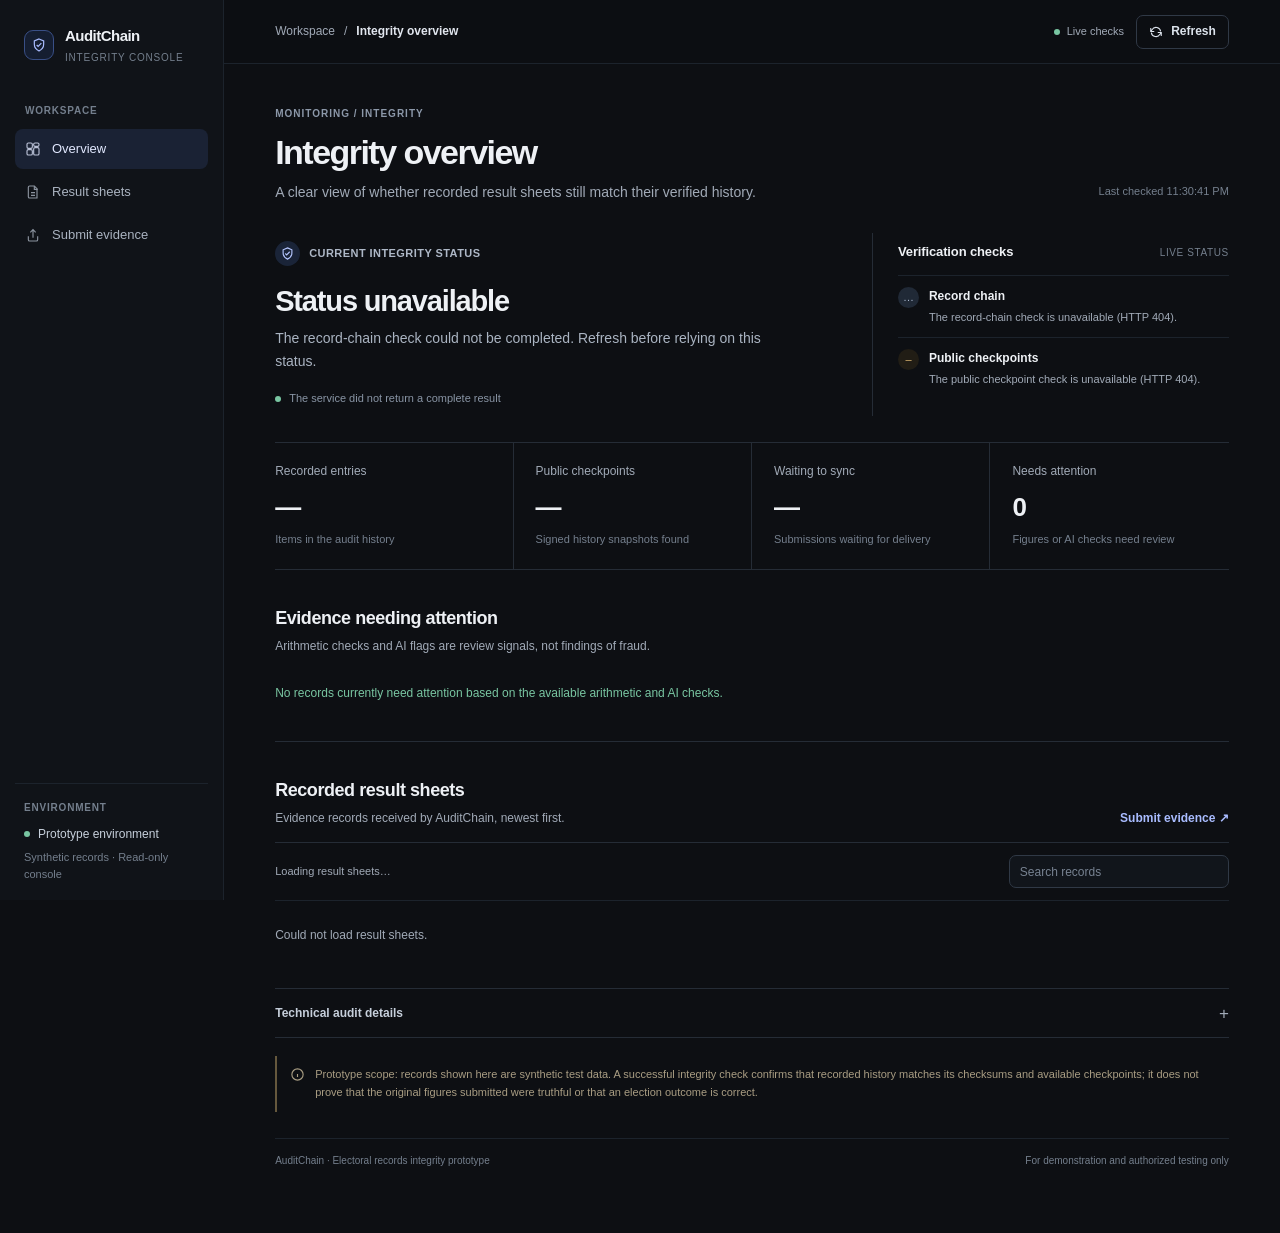
==== commit 243c6c65: "feat(console): surface evidence requiring review" ====
--- a/src/main/resources/static/index.html
+++ b/src/main/resources/static/index.html
@@ -36,10 +36,10 @@
 .check-row{display:flex;align-items:flex-start;gap:10px;padding:11px 0;border-top:1px solid var(--line-soft)}.check-row:first-of-type{border-top:0}
 .check-icon{flex:0 0 21px;width:21px;height:21px;border-radius:50%;display:grid;place-items:center;background:#202936;color:#aab8ce;font-size:11px}.check-icon.ok{background:var(--green-soft);color:var(--green)}.check-icon.bad{background:#281a1b;color:var(--red)}.check-icon.warn{background:#211d15;color:var(--amber)}
 .check-copy{min-width:0;flex:1}.check-copy b{display:block;font-size:12px;font-weight:650}.check-copy span{display:block;color:var(--muted);font-size:11px;margin-top:3px;line-height:1.5}
-.metrics{display:grid;grid-template-columns:repeat(3,minmax(0,1fr));gap:0;margin:0 0 34px;border-bottom:1px solid var(--line)}
+.metrics{display:grid;grid-template-columns:repeat(4,minmax(0,1fr));gap:0;margin:0 0 34px;border-bottom:1px solid var(--line)}
 .metric-panel{background:none;border:0;border-right:1px solid var(--line);border-radius:0;padding:19px 22px 20px 0}.metric-panel:not(:first-child){padding-left:22px}.metric-panel:last-child{border-right:0}
 .metric-label{color:var(--muted);font-size:12px}.metric-value{font-size:26px;font-weight:650;letter-spacing:-.04em;margin-top:6px}.metric-foot{font-size:11px;color:var(--dim);margin-top:3px}
-.section-head{display:flex;align-items:flex-end;justify-content:space-between;gap:18px;margin:0 0 14px}.section-head h2{font-size:18px;letter-spacing:-.025em;font-weight:650;margin:0}.section-head p{font-size:12px;color:var(--muted);margin:4px 0 0}
+.review-section{margin:0 0 34px;padding:0 0 24px;border-bottom:1px solid var(--line)}.review-list{display:grid;gap:0}.review-item{display:flex;align-items:flex-start;justify-content:space-between;gap:18px;padding:13px 0;border-top:1px solid var(--line-soft)}.review-item:first-child{border-top:1px solid var(--line-soft)}.review-item strong{display:block;font-size:12px;font-weight:650}.review-item p{margin:4px 0 0;color:var(--muted);font-size:11px}.review-tag{flex:none;color:var(--amber);font-size:10px;white-space:nowrap}.review-empty{padding:14px 0;color:var(--green);font-size:12px}.section-head{display:flex;align-items:flex-end;justify-content:space-between;gap:18px;margin:0 0 14px}.section-head h2{font-size:18px;letter-spacing:-.025em;font-weight:650;margin:0}.section-head p{font-size:12px;color:var(--muted);margin:4px 0 0}
 .text-link{color:#a9bcff;font-size:12px;font-weight:600}.text-link:hover{color:#d4deff}
 .records-panel{overflow:hidden;background:none;border:0;border-radius:0}.records-toolbar{padding:12px 0;border-top:1px solid var(--line);border-bottom:1px solid var(--line-soft);display:flex;justify-content:space-between;align-items:center;gap:12px}
 .records-toolbar span{font-size:11px;color:var(--muted)}.search{width:min(220px,48%);height:33px;border:1px solid #303946;background:#11151b;border-radius:7px;padding:0 10px;color:var(--text);font:12px var(--sans)}.search::placeholder{color:#778291}
@@ -53,7 +53,7 @@
 .scope{display:flex;gap:10px;align-items:flex-start;margin-top:18px;padding:10px 0 10px 13px;border:0;border-left:2px solid #65583d;background:none;border-radius:0;color:#a99d83;font-size:11px;line-height:1.6}.scope svg{width:15px;height:15px;flex:none;margin-top:1px}
 .footer{border-top:1px solid var(--line-soft);margin-top:26px;padding-top:14px;color:var(--dim);font-size:10px;display:flex;justify-content:space-between;gap:12px;flex-wrap:wrap}.mobile-brand{display:none}
 @media(max-width:900px){.sidebar{width:205px}.main{margin-left:205px}.overview{grid-template-columns:1fr;gap:16px}.check-panel{border-left:0;border-top:1px solid var(--line);padding:16px 0 0;display:grid;grid-template-columns:1fr 1fr;gap:0 18px}.check-panel .panel-title{grid-column:1/-1}.check-row:nth-of-type(2){border-top:0}}
-@media(max-width:680px){.sidebar{display:none}.main{margin-left:0}.topbar{height:58px;padding:0 17px}.mobile-brand{display:flex;align-items:center;gap:8px;font-size:13px;font-weight:700}.mobile-brand .brand-mark{width:25px;height:25px;border-radius:7px}.crumb{display:none}.content{padding:30px 18px 45px}.page-head{display:block;margin-bottom:23px}h1{font-size:30px}.updated{margin-top:12px}.verdict h2{font-size:26px}.metrics{grid-template-columns:repeat(3,minmax(0,1fr))}.metric-panel{padding:16px 10px 16px 0}.metric-panel:not(:first-child){padding-left:10px}.metric-value{font-size:22px}.metric-label{font-size:10px}.metric-foot{font-size:9px}.record{grid-template-columns:minmax(0,1fr) auto;gap:8px}.record-total{grid-column:1;grid-row:2}.record-state{grid-column:2;grid-row:1/3}.records-toolbar{padding:10px 0}.records-toolbar span{font-size:10px}.search{width:48%}.footer{font-size:9px}}
+@media(max-width:680px){.sidebar{display:none}.main{margin-left:0}.topbar{height:58px;padding:0 17px}.mobile-brand{display:flex;align-items:center;gap:8px;font-size:13px;font-weight:700}.mobile-brand .brand-mark{width:25px;height:25px;border-radius:7px}.crumb{display:none}.content{padding:30px 18px 45px}.page-head{display:block;margin-bottom:23px}h1{font-size:30px}.updated{margin-top:12px}.verdict h2{font-size:26px}.metrics{grid-template-columns:repeat(2,minmax(0,1fr))}.metric-panel{padding:16px 10px 16px 0}.metric-panel:not(:first-child){padding-left:10px}.metric-value{font-size:22px}.metric-label{font-size:10px}.metric-foot{font-size:9px}.record{grid-template-columns:minmax(0,1fr) auto;gap:8px}.record-total{grid-column:1;grid-row:2}.record-state{grid-column:2;grid-row:1/3}.records-toolbar{padding:10px 0}.records-toolbar span{font-size:10px}.search{width:48%}.footer{font-size:9px}}
 @media(prefers-reduced-motion:no-preference){.refresh svg{transition:transform .3s}.refresh:hover svg{transform:rotate(45deg)}}
 </style>
 </head>
@@ -108,6 +108,12 @@
    <article class="metric-panel"><div class="metric-label">Recorded entries</div><div class="metric-value" id="entryCount">—</div><div class="metric-foot">Items in the audit history</div></article>
    <article class="metric-panel"><div class="metric-label">Public checkpoints</div><div class="metric-value" id="anchorCount">—</div><div class="metric-foot">Signed history snapshots found</div></article>
    <article class="metric-panel"><div class="metric-label">Waiting to sync</div><div class="metric-value" id="pendingCount">—</div><div class="metric-foot">Submissions waiting for delivery</div></article>
+   <article class="metric-panel"><div class="metric-label">Needs attention</div><div class="metric-value" id="reviewCount">—</div><div class="metric-foot">Figures or AI checks need review</div></article>
+  </section>
+
+  <section class="review-section" aria-labelledby="reviewHeading">
+   <div class="section-head"><div><h2 id="reviewHeading">Evidence needing attention</h2><p>Arithmetic checks and AI flags are review signals, not findings of fraud.</p></div></div>
+   <div id="reviewList" class="review-list"><div class="review-empty">Checking evidence…</div></div>
   </section>
 
   <section id="records">
@@ -132,7 +138,7 @@
 <script>
 'use strict';
 const $=id=>document.getElementById(id);
-let state={chain:null,anchors:null,entries:[]};
+let state={chain:null,anchors:null,entries:[],reviews:[]};
 function setText(id,value){$(id).textContent=value;}
 function setCheck(id,stateValue,message){
  const icon=$(id);icon.className='check-icon'+(stateValue===true?' ok':stateValue===false?' bad':stateValue==='warn'?' warn':'');
@@ -146,7 +152,9 @@
  const d=p.data||{},votes=d.partyVotes&&typeof d.partyVotes==='object'?d.partyVotes:null;
  let sum=null;if(votes){sum=0;for(const value of Object.values(votes)){const n=Number(value);if(Number.isFinite(n))sum+=n;}}
  const total=[d.totalVotes,d.total_votes,d.votes_cast].map(Number).find(Number.isFinite);
- return{sequence:entry.sequence,location:p.location||entry.location||'Unspecified polling unit',role:entry.role||'Evidence submission',timestamp:entry.timestamp,hash:entry.currentHash,votes,sum,total};
+ const ai=state.entries.map(x=>{try{return typeof x.payload==='string'?JSON.parse(x.payload):x.payload;}catch{return null;}}).find(x=>x&&x.type==='AI_CHECK'&&String(x.evidenceId)===String(entry.id));
+ const queued=state.reviews.some(x=>String(x.evidenceId)===String(entry.id));
+ return{id:entry.id,sequence:entry.sequence,location:p.location||entry.location||'Unspecified polling unit',role:entry.role||'Evidence submission',timestamp:entry.timestamp,hash:entry.currentHash,votes,sum,total,ai,queued};
 }
 function recordRow(item){
  const row=document.createElement('article');row.className='record';
@@ -157,8 +165,10 @@
  const total=document.createElement('div');total.className='record-total';
  if(item.sum!==null&&item.total!==undefined)total.textContent='Party total '+item.sum.toLocaleString()+' / Sheet total '+item.total.toLocaleString();
  else total.textContent='Arithmetic check unavailable';
- const stateEl=document.createElement('div');stateEl.className='record-state'+(item.sum!==null&&item.total!==undefined&&item.sum!==item.total?' warn':'');
- const dot=document.createElement('span');dot.className='dot';stateEl.append(dot,document.createTextNode(item.sum!==null&&item.total!==undefined?(item.sum===item.total?'Totals match':'Review figures'):'Not checked'));
+ const mismatch=item.sum!==null&&item.total!==undefined&&item.sum!==item.total;
+ const flagged=Boolean(item.ai&&item.ai.requiresHumanReview)||item.queued;
+ const stateEl=document.createElement('div');stateEl.className='record-state'+(mismatch||flagged?' warn':'');
+ const dot=document.createElement('span');dot.className='dot';stateEl.append(dot,document.createTextNode(mismatch?'Figures differ':flagged?'Needs review':item.sum!==null&&item.total!==undefined?'Totals match':'Not checked'));
  row.append(left,total,stateEl);return row;
 }
 function renderRecords(){
@@ -168,6 +178,24 @@
  setText('sheetsSub',items.length+' result sheet'+(items.length===1?'':'s')+(q?' matching search':' recorded'));
  if(!items.length){const empty=document.createElement('div');empty.className='empty';empty.textContent=q?'No result sheets match that search.':'No result sheets have been recorded yet.';box.append(empty);return;}
  items.slice(0,50).forEach(item=>box.append(recordRow(item)));
+}
+function renderReview(){
+ const items=state.entries.map(evidence).filter(Boolean);
+ const flagged=items.filter(item=>(item.sum!==null&&item.total!==undefined&&item.sum!==item.total)||(item.ai&&item.ai.requiresHumanReview)||item.queued);
+ setText('reviewCount',flagged.length);
+ const box=$('reviewList');box.replaceChildren();
+ if(!flagged.length){const empty=document.createElement('div');empty.className='review-empty';empty.textContent='No records currently need attention based on the available arithmetic and AI checks.';box.append(empty);return;}
+ flagged.slice().reverse().slice(0,6).forEach(item=>{
+  const row=document.createElement('article');row.className='review-item';
+  const copy=document.createElement('div');const title=document.createElement('strong');title.textContent=item.location+' · Record #'+item.sequence;
+  const reason=document.createElement('p');const parts=[];
+  if(item.sum!==null&&item.total!==undefined&&item.sum!==item.total)parts.push('Party figures total '+item.sum.toLocaleString()+' while the sheet declares '+item.total.toLocaleString()+'.');
+  if(item.ai&&item.ai.requiresHumanReview)parts.push(item.ai.notes||'The automated check requested human review.');
+  if(item.queued)parts.push('Awaiting a human review decision.');
+  reason.textContent=parts.join(' ');copy.append(title,reason);
+  const tag=document.createElement('span');tag.className='review-tag';tag.textContent=item.queued?'Awaiting review':'Review suggested';
+  row.append(copy,tag);box.append(row);
+ });
 }
 function renderTechnical(data){
  const entries=Array.isArray(data.entries)?data.entries:[];
@@ -198,8 +226,12 @@
   setText('entryCount',Number.isFinite(data.size)?data.size:state.entries.length);
   setText('pendingCount',Number.isFinite(data.pendingSync)?data.pendingSync:'—');
   setCheck('chainIcon',data.valid===true?true:data.valid===false?false:null,data.valid===true?'All '+state.entries.length+' records link correctly.':data.valid===false?'A broken link was reported'+(data.breakSequence!==undefined?' at record '+data.breakSequence:'')+'.':'The chain check returned no conclusive result.');
-  renderRecords();renderTechnical(data);
+  renderRecords();renderReview();renderTechnical(data);
  }catch(e){state.chain=null;setText('entryCount','—');setText('pendingCount','—');setCheck('chainIcon',null,'The record-chain check is unavailable ('+e.message+').');$('sheets').replaceChildren();const empty=document.createElement('div');empty.className='empty';empty.textContent='Could not load result sheets.';$('sheets').append(empty);}
+}
+async function loadReviews(){
+ try{const r=await fetch('/api/review/pending',{headers:{Accept:'application/json'},cache:'no-store'});if(!r.ok)throw new Error('HTTP '+r.status);const data=await r.json();state.reviews=Array.isArray(data)?data:[];renderRecords();renderReview();}
+ catch(e){state.reviews=[];renderReview();}
 }
 async function loadAnchors(){
  try{
@@ -215,7 +247,7 @@
 async function refreshAll(){
  setText('lastUpdated','Checking live integrity…');state.chain=null;state.anchors=null;
  headline('Checking records…','The console is checking the record chain and published checkpoints.','Live checks in progress');
- await Promise.all([loadChain(),loadAnchors()]);summarise();setText('lastUpdated','Last checked '+new Date().toLocaleTimeString());
+ await Promise.all([loadChain(),loadAnchors(),loadReviews()]);summarise();setText('lastUpdated','Last checked '+new Date().toLocaleTimeString());
 }
 $('refresh').addEventListener('click',refreshAll);
 $('recordSearch').addEventListener('input',renderRecords);
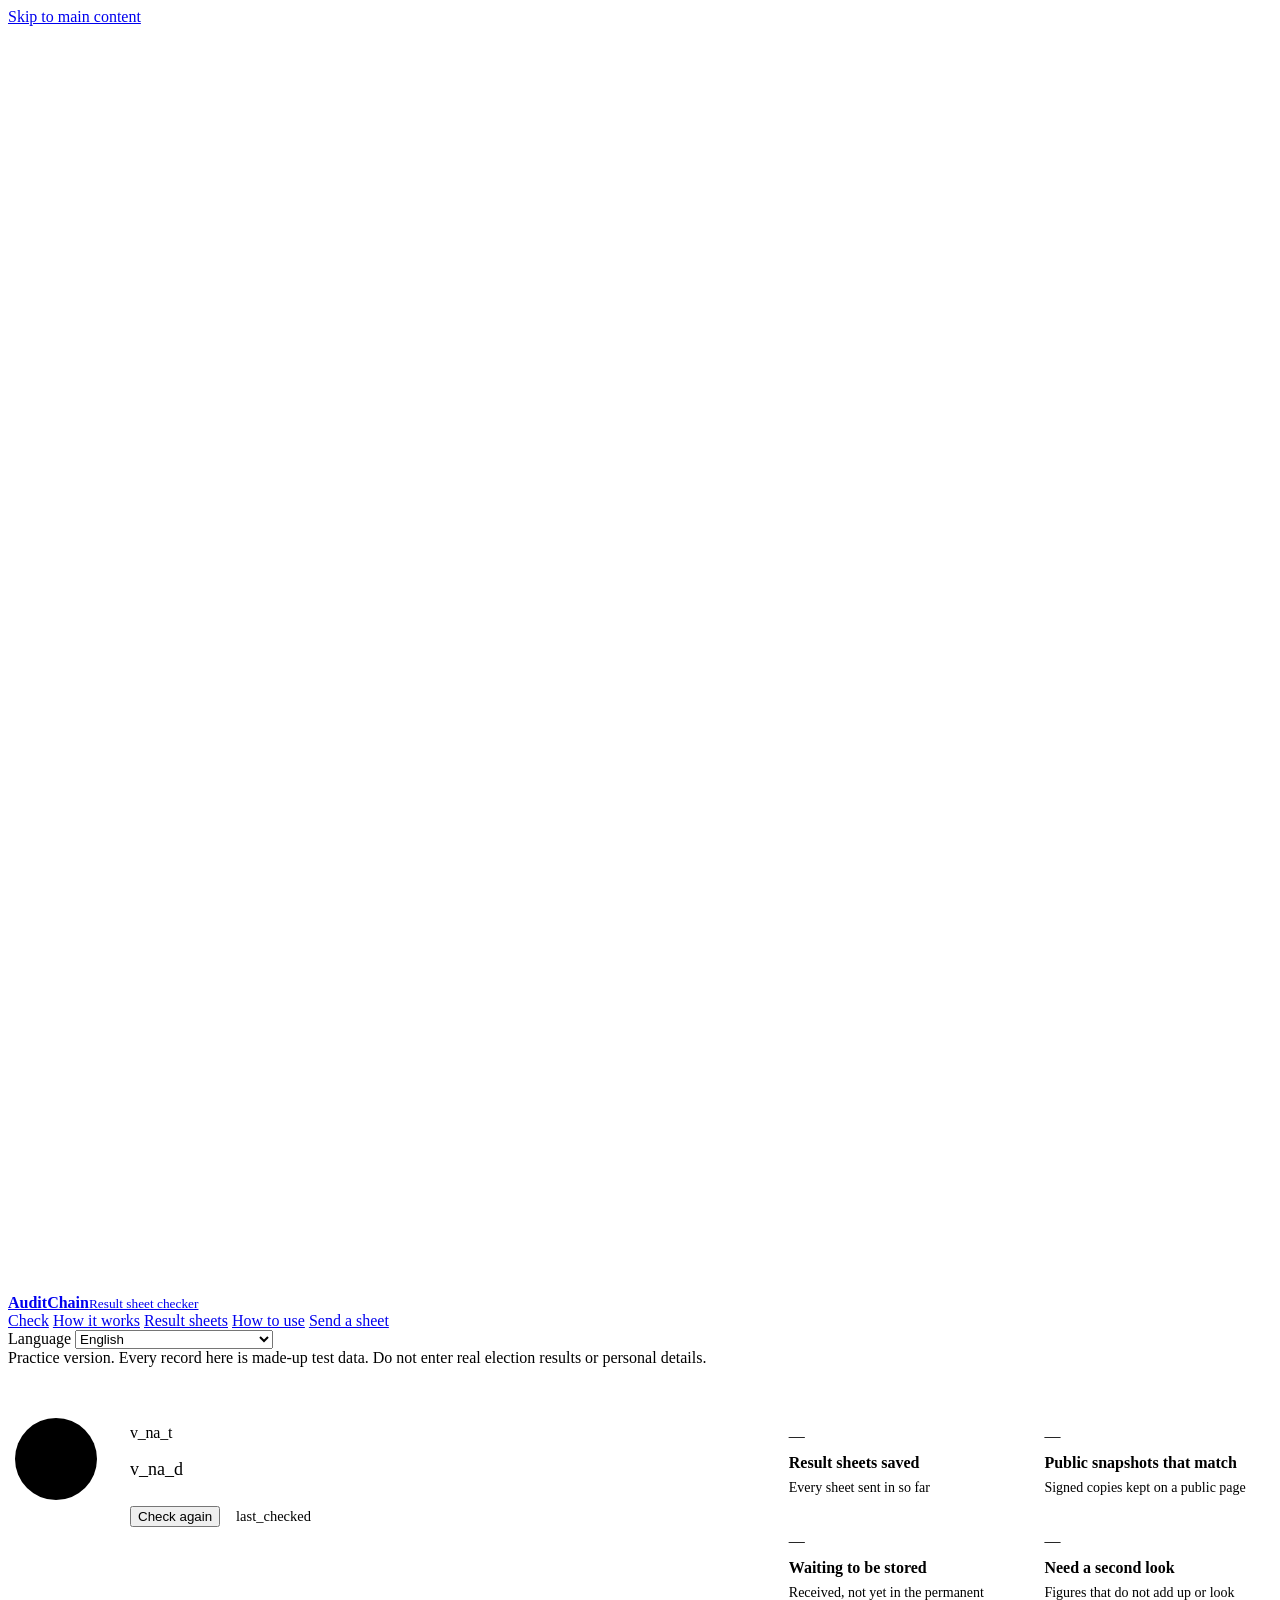
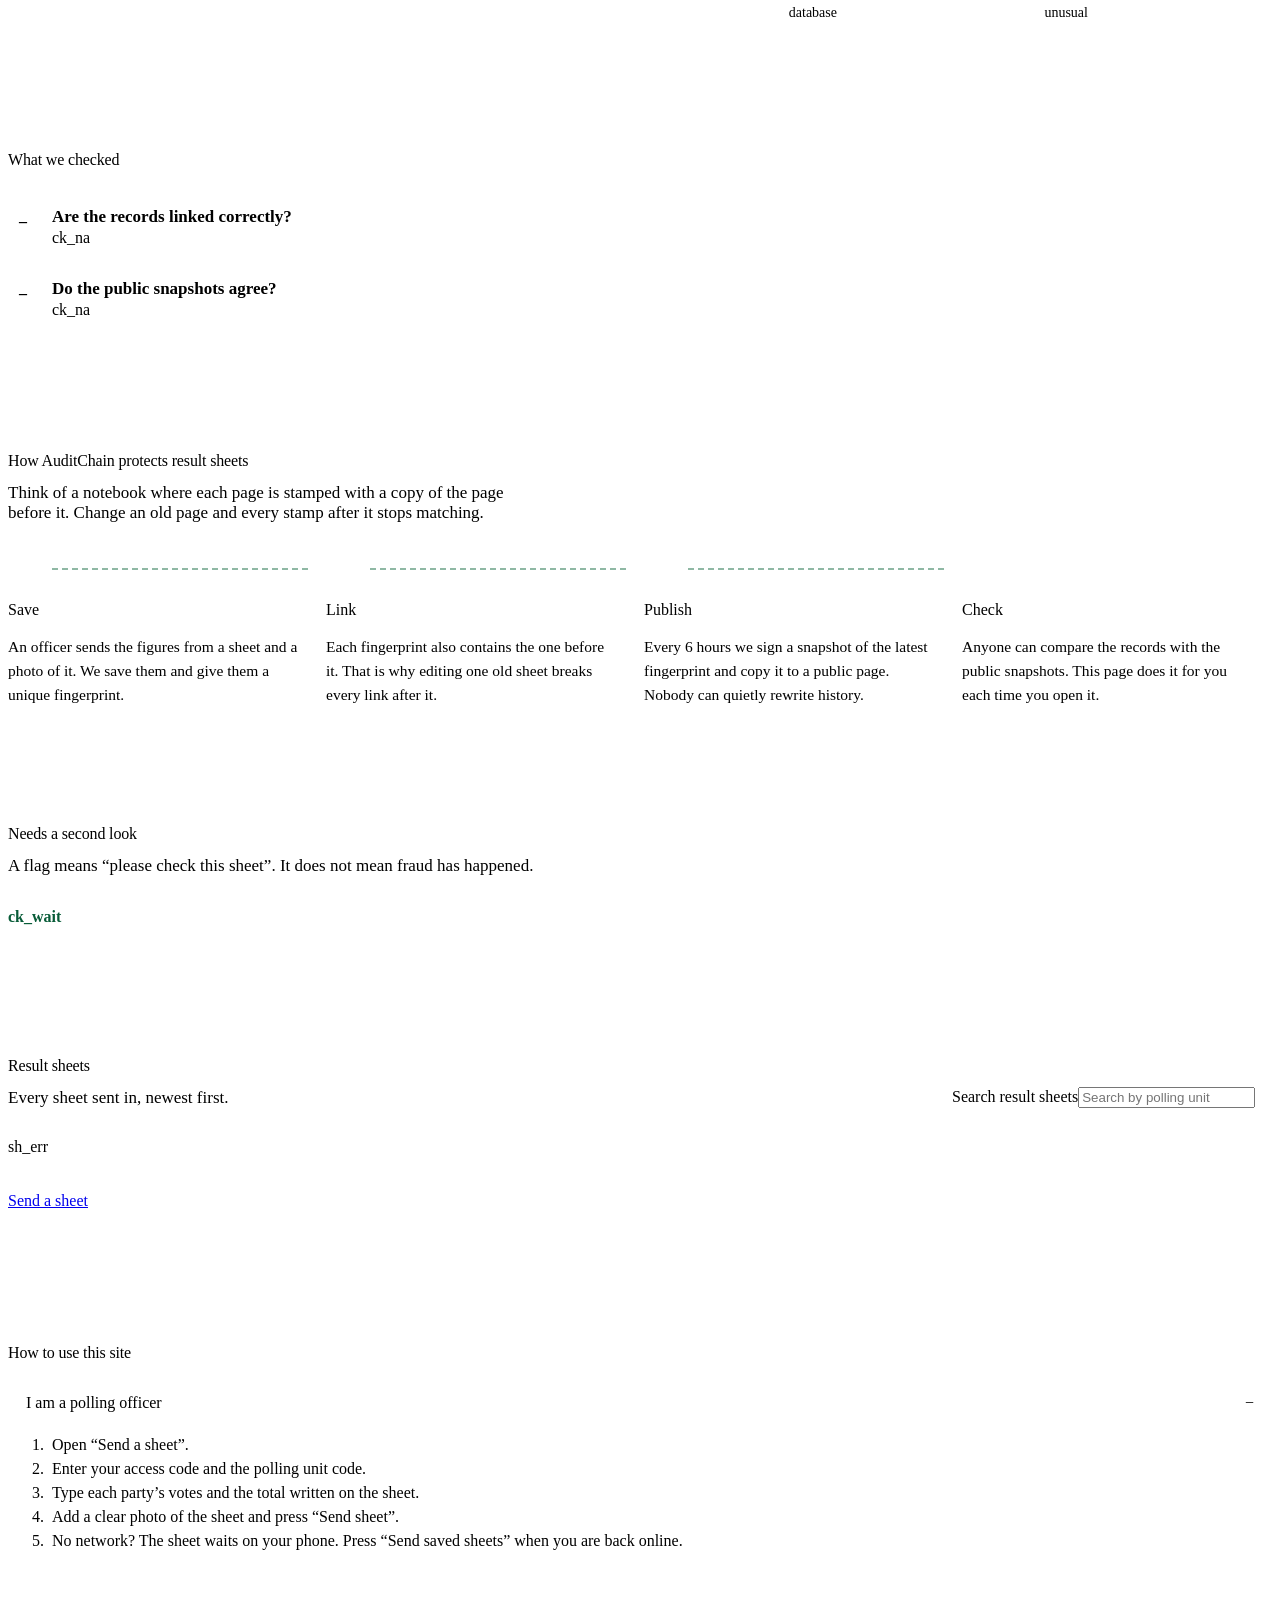
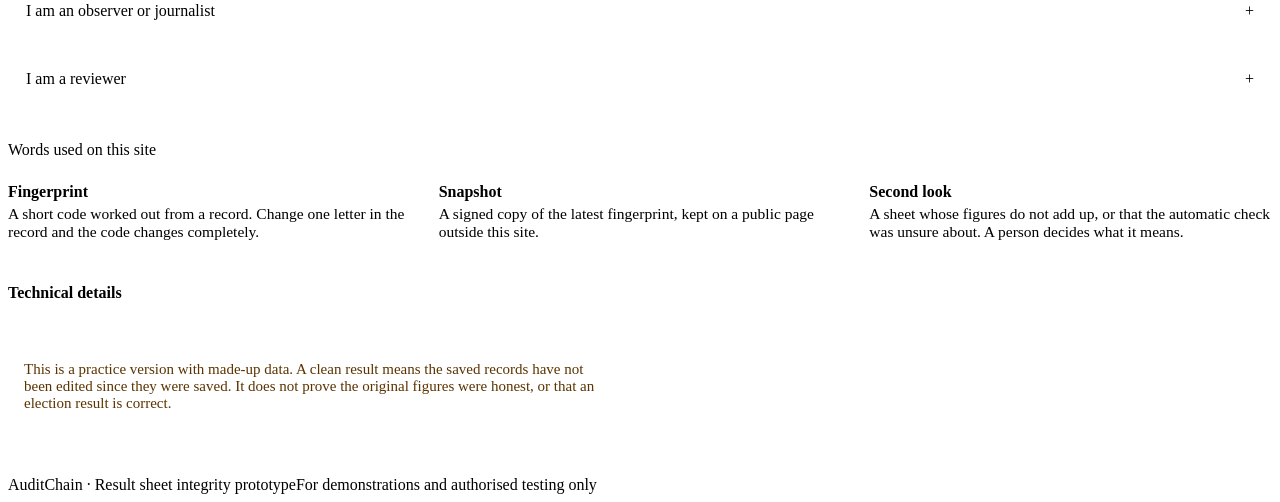
==== commit 760a170b: "UI redesign: plain-language copy, clear verdict, how-to guide, step-by-step submit form Light high-c" ====
--- a/src/main/resources/static/index.html
+++ b/src/main/resources/static/index.html
@@ -1,257 +1,374 @@
 <!doctype html>
-<html lang="en">
+<html lang="en" data-title-key="title_index">
 <head>
 <meta charset="utf-8"><meta name="viewport" content="width=device-width,initial-scale=1">
-<meta name="theme-color" content="#0c0e12">
-<meta name="description" content="AuditChain checks whether recorded result sheets have been altered.">
-<title>AuditChain — Integrity console</title>
+<meta name="theme-color" content="#08472d">
+<meta name="description" content="AuditChain checks whether saved election result sheets have been changed.">
+<title>AuditChain — Result sheet checker</title>
 <style>
-:root{color-scheme:dark;--bg:#0d0f13;--sidebar:#101318;--line:#252c36;--line-soft:#1c232c;--text:#eef1f5;--muted:#a1aab7;--dim:#747f8d;--blue:#6888f5;--green:#79c6a2;--green-soft:#14251f;--amber:#d9b36f;--red:#e98783;--sans:Arial,Helvetica,sans-serif;--mono:ui-monospace,SFMono-Regular,Menlo,Consolas,monospace}
-*{box-sizing:border-box}html{scroll-behavior:smooth}
-body{margin:0;background:var(--bg);color:var(--text);font:14px/1.6 var(--sans);-webkit-font-smoothing:antialiased}
-a{color:inherit;text-decoration:none}button,input,textarea{font:inherit}
-button:focus-visible,a:focus-visible,summary:focus-visible,input:focus-visible,textarea:focus-visible{outline:2px solid #9bb2ff;outline-offset:3px}
-.app{min-height:100vh}.sidebar{position:fixed;inset:0 auto 0 0;width:224px;background:var(--sidebar);border-right:1px solid var(--line-soft);display:flex;flex-direction:column;padding:24px 15px 18px;z-index:5}
-.brand{display:flex;align-items:center;gap:11px;padding:0 9px 30px}.brand-mark{width:30px;height:30px;border:1px solid #394f86;border-radius:9px;display:grid;place-items:center;background:#151e31;color:#a9bcff}.brand-mark svg{width:16px;height:16px}
-.brand-name{font-size:15px;font-weight:700;letter-spacing:-.035em}.brand-sub{display:block;color:var(--dim);font-size:10px;letter-spacing:.08em;text-transform:uppercase;margin-top:2px}
-.nav-label{padding:0 10px;margin:7px 0 10px;color:var(--dim);font-size:10px;font-weight:700;letter-spacing:.08em;text-transform:uppercase}.nav{display:grid;gap:3px}
-.nav a{height:40px;padding:0 10px;border-radius:8px;display:flex;align-items:center;gap:11px;color:#aab3c0;font-size:13px;transition:background .16s,color .16s}.nav a:hover{background:#191e27;color:var(--text)}.nav a.active{background:#1a2234;color:#e2e9ff}.nav svg{width:16px;height:16px;opacity:.8}
-.sidebar-bottom{margin-top:auto;border-top:1px solid var(--line-soft);padding:16px 9px 0}.workspace-label{color:var(--dim);font-size:10px;text-transform:uppercase;letter-spacing:.08em;font-weight:700}
-.workspace-status{display:flex;align-items:center;gap:8px;margin-top:9px;color:#c7d0dc;font-size:12px}.pulse{width:6px;height:6px;border-radius:50%;background:var(--green)}.workspace-note{color:var(--dim);font-size:11px;margin-top:5px;line-height:1.5}
-.main{margin-left:224px;min-height:100vh}.topbar{height:64px;border-bottom:1px solid var(--line-soft);display:flex;align-items:center;justify-content:space-between;padding:0 clamp(24px,4vw,52px);position:sticky;top:0;background:#0d0f13ed;backdrop-filter:blur(14px);z-index:4}
-.crumb{display:flex;align-items:center;gap:9px;color:var(--muted);font-size:12px}.crumb strong{color:#e1e6ee;font-weight:600}.top-actions{display:flex;align-items:center;gap:12px}
-.live-label{display:flex;align-items:center;gap:7px;color:var(--muted);font-size:11px}.live-label .pulse{width:6px;height:6px}
-.refresh{border:1px solid #303946;background:transparent;color:#dce3ec;border-radius:7px;height:34px;padding:0 12px;display:flex;align-items:center;gap:8px;font-size:12px;font-weight:600;cursor:pointer}.refresh:hover{border-color:#566fae;background:#171d29}.refresh svg{width:14px;height:14px}
-.content{max-width:1100px;margin:0 auto;padding:42px clamp(24px,4vw,52px) 64px}.page-head{display:flex;justify-content:space-between;align-items:flex-end;gap:24px;margin-bottom:30px}
-.eyebrow{color:#8c98a9;font-size:10px;letter-spacing:.1em;text-transform:uppercase;font-weight:700;margin-bottom:11px}
-h1{font-size:34px;line-height:1.15;letter-spacing:-.045em;font-weight:650;margin:0}.page-desc{color:var(--muted);font-size:14px;margin:9px 0 0;max-width:590px}.updated{font-size:11px;color:var(--dim);white-space:nowrap;padding-bottom:3px}
-.overview{display:grid;grid-template-columns:minmax(0,1.35fr) minmax(260px,.85fr);gap:30px;margin-bottom:0;padding-bottom:26px;border-bottom:1px solid var(--line)}
-.verdict{position:relative;overflow:hidden;background:none;border:0;border-radius:0;padding:8px 0;min-height:0}.verdict:after{display:none}
-.verdict-top{display:flex;align-items:center;gap:9px;color:#aeb8c7;font-size:11px;font-weight:650;letter-spacing:.04em;text-transform:uppercase}
-.status-icon{width:25px;height:25px;border-radius:50%;display:grid;place-items:center;background:#1a2438;color:#b5c6ff}.status-icon svg{width:15px;height:15px}
-.verdict h2{font-size:29px;line-height:1.2;letter-spacing:-.04em;font-weight:650;margin:18px 0 8px}.verdict p{max-width:520px;color:#aab4c2;font-size:14px;margin:0}
-.verdict-foot{display:flex;align-items:center;gap:8px;margin-top:18px;color:#8995a5;font-size:11px}.verdict-foot .dot{width:6px;height:6px;border-radius:50%;background:var(--green)}
-.check-panel{background:none;border:0;border-left:1px solid var(--line);border-radius:0;padding:9px 0 8px 25px}
-.panel-title{display:flex;align-items:center;justify-content:space-between;gap:12px;margin-bottom:12px}.panel-title h2{font-size:13px;font-weight:650;letter-spacing:-.01em;margin:0}.panel-kicker{font-size:10px;color:var(--dim);letter-spacing:.06em;text-transform:uppercase}
-.check-row{display:flex;align-items:flex-start;gap:10px;padding:11px 0;border-top:1px solid var(--line-soft)}.check-row:first-of-type{border-top:0}
-.check-icon{flex:0 0 21px;width:21px;height:21px;border-radius:50%;display:grid;place-items:center;background:#202936;color:#aab8ce;font-size:11px}.check-icon.ok{background:var(--green-soft);color:var(--green)}.check-icon.bad{background:#281a1b;color:var(--red)}.check-icon.warn{background:#211d15;color:var(--amber)}
-.check-copy{min-width:0;flex:1}.check-copy b{display:block;font-size:12px;font-weight:650}.check-copy span{display:block;color:var(--muted);font-size:11px;margin-top:3px;line-height:1.5}
-.metrics{display:grid;grid-template-columns:repeat(4,minmax(0,1fr));gap:0;margin:0 0 34px;border-bottom:1px solid var(--line)}
-.metric-panel{background:none;border:0;border-right:1px solid var(--line);border-radius:0;padding:19px 22px 20px 0}.metric-panel:not(:first-child){padding-left:22px}.metric-panel:last-child{border-right:0}
-.metric-label{color:var(--muted);font-size:12px}.metric-value{font-size:26px;font-weight:650;letter-spacing:-.04em;margin-top:6px}.metric-foot{font-size:11px;color:var(--dim);margin-top:3px}
-.review-section{margin:0 0 34px;padding:0 0 24px;border-bottom:1px solid var(--line)}.review-list{display:grid;gap:0}.review-item{display:flex;align-items:flex-start;justify-content:space-between;gap:18px;padding:13px 0;border-top:1px solid var(--line-soft)}.review-item:first-child{border-top:1px solid var(--line-soft)}.review-item strong{display:block;font-size:12px;font-weight:650}.review-item p{margin:4px 0 0;color:var(--muted);font-size:11px}.review-tag{flex:none;color:var(--amber);font-size:10px;white-space:nowrap}.review-empty{padding:14px 0;color:var(--green);font-size:12px}.section-head{display:flex;align-items:flex-end;justify-content:space-between;gap:18px;margin:0 0 14px}.section-head h2{font-size:18px;letter-spacing:-.025em;font-weight:650;margin:0}.section-head p{font-size:12px;color:var(--muted);margin:4px 0 0}
-.text-link{color:#a9bcff;font-size:12px;font-weight:600}.text-link:hover{color:#d4deff}
-.records-panel{overflow:hidden;background:none;border:0;border-radius:0}.records-toolbar{padding:12px 0;border-top:1px solid var(--line);border-bottom:1px solid var(--line-soft);display:flex;justify-content:space-between;align-items:center;gap:12px}
-.records-toolbar span{font-size:11px;color:var(--muted)}.search{width:min(220px,48%);height:33px;border:1px solid #303946;background:#11151b;border-radius:7px;padding:0 10px;color:var(--text);font:12px var(--sans)}.search::placeholder{color:#778291}
-.record{display:grid;grid-template-columns:minmax(0,1.2fr) minmax(120px,.8fr) auto;align-items:center;gap:18px;padding:16px 0;border-bottom:1px solid var(--line-soft);transition:background .15s}.record:hover{background:#11151b}
-.record-name{font-size:13px;font-weight:650;overflow:hidden;text-overflow:ellipsis;white-space:nowrap}.record-meta{font-size:11px;color:var(--muted);margin-top:4px}.record-total{font-size:11px;color:#b8c2d0}
-.record-state{font-size:11px;color:var(--green);display:flex;align-items:center;gap:6px;white-space:nowrap}.record-state.warn{color:var(--amber)}.record-state .dot{width:5px;height:5px;border-radius:50%;background:currentColor}
-.empty{padding:25px 0;text-align:left;color:var(--muted);font-size:12px}
-.details-panel{margin-top:18px;padding:0;background:none;border:0;border-top:1px solid var(--line);border-bottom:1px solid var(--line);border-radius:0}
-details summary{cursor:pointer;list-style:none;display:flex;align-items:center;justify-content:space-between;min-height:48px;color:#c6cfdb;font-size:12px;font-weight:600}details summary::-webkit-details-marker{display:none}details summary:after{content:"+";font-size:17px;color:var(--muted);font-weight:400}details[open] summary:after{content:"−"}
-.tech-content{border-top:1px solid var(--line-soft);padding:14px 0;color:var(--muted);font-size:11px}.tech-entry{padding:8px 0;border-bottom:1px solid var(--line-soft)}.tech-entry:last-child{border:0}.mono{font:10px/1.5 var(--mono);overflow-wrap:anywhere;color:#9aa8bd;margin-top:4px}
-.scope{display:flex;gap:10px;align-items:flex-start;margin-top:18px;padding:10px 0 10px 13px;border:0;border-left:2px solid #65583d;background:none;border-radius:0;color:#a99d83;font-size:11px;line-height:1.6}.scope svg{width:15px;height:15px;flex:none;margin-top:1px}
-.footer{border-top:1px solid var(--line-soft);margin-top:26px;padding-top:14px;color:var(--dim);font-size:10px;display:flex;justify-content:space-between;gap:12px;flex-wrap:wrap}.mobile-brand{display:none}
-@media(max-width:900px){.sidebar{width:205px}.main{margin-left:205px}.overview{grid-template-columns:1fr;gap:16px}.check-panel{border-left:0;border-top:1px solid var(--line);padding:16px 0 0;display:grid;grid-template-columns:1fr 1fr;gap:0 18px}.check-panel .panel-title{grid-column:1/-1}.check-row:nth-of-type(2){border-top:0}}
-@media(max-width:680px){.sidebar{display:none}.main{margin-left:0}.topbar{height:58px;padding:0 17px}.mobile-brand{display:flex;align-items:center;gap:8px;font-size:13px;font-weight:700}.mobile-brand .brand-mark{width:25px;height:25px;border-radius:7px}.crumb{display:none}.content{padding:30px 18px 45px}.page-head{display:block;margin-bottom:23px}h1{font-size:30px}.updated{margin-top:12px}.verdict h2{font-size:26px}.metrics{grid-template-columns:repeat(2,minmax(0,1fr))}.metric-panel{padding:16px 10px 16px 0}.metric-panel:not(:first-child){padding-left:10px}.metric-value{font-size:22px}.metric-label{font-size:10px}.metric-foot{font-size:9px}.record{grid-template-columns:minmax(0,1fr) auto;gap:8px}.record-total{grid-column:1;grid-row:2}.record-state{grid-column:2;grid-row:1/3}.records-toolbar{padding:10px 0}.records-toolbar span{font-size:10px}.search{width:48%}.footer{font-size:9px}}
-@media(prefers-reduced-motion:no-preference){.refresh svg{transition:transform .3s}.refresh:hover svg{transform:rotate(45deg)}}
+.hero{background:var(--surface);border-bottom:1px solid var(--line)}
+.hero .wrap{display:grid;grid-template-columns:minmax(0,1.5fr) minmax(0,1fr);gap:40px 56px;padding-top:44px;padding-bottom:44px}
+.verdict{display:flex;gap:26px;align-items:flex-start}
+.seal{flex:none;width:96px;height:96px;--c:#66756d;--ct:#eef2ef}
+.seal svg{display:block;width:100%;height:100%}
+.seal .ring{fill:none;stroke:var(--c);stroke-width:4}
+.seal .fill{fill:var(--ct)}
+.seal path{fill:none;stroke:var(--c);stroke-width:7;stroke-linecap:round;stroke-linejoin:round;display:none}
+.seal .dots{fill:var(--c);display:none}
+.seal[data-state=ok]{--c:var(--green);--ct:var(--green-t)}
+.seal[data-state=bad]{--c:var(--red);--ct:var(--red-t)}
+.seal[data-state=warn]{--c:var(--amber);--ct:var(--amber-t)}
+.seal[data-state=ok] .i-ok,.seal[data-state=bad] .i-bad,.seal[data-state=warn] .i-warn{display:block}
+.seal[data-state=load] .dots{display:block}
+.verdict h1{font:700 clamp(30px,5vw,48px)/1.1 var(--serif);letter-spacing:-.015em}
+.verdict p{margin:14px 0 0;font-size:18px;line-height:1.55;max-width:54ch;color:var(--ink2)}
+.meta{display:flex;align-items:center;flex-wrap:wrap;gap:10px 16px;margin-top:22px}
+.meta>span{color:var(--ink2);font-size:14.5px}
+.stats{margin:0;display:grid;grid-template-columns:1fr 1fr;gap:0 28px;align-content:start}
+.stats>div{display:flex;flex-direction:column;padding:16px 0 18px;border-top:1px solid var(--line)}
+.stats dd.v{order:-1;margin:0;font:700 40px/1 var(--serif);letter-spacing:-.02em}
+.stats dt{font-weight:650;margin-top:8px;line-height:1.3}
+.stats dd.h{margin:4px 0 0;color:var(--ink2);font-size:14px;line-height:1.45}
+
+.sec{padding:52px 0}
+.sec+.sec{border-top:1px solid var(--line)}
+.sec h2{font:700 clamp(24px,3.4vw,32px)/1.2 var(--serif);letter-spacing:-.01em}
+.sec .lead{margin:10px 0 0;color:var(--ink2);max-width:62ch;font-size:17px}
+
+.checks{margin:22px 0 0;padding:0;list-style:none;display:grid;gap:0}
+.checks li{display:flex;gap:14px;padding:16px 0;border-top:1px solid var(--line)}
+.checks .ic{flex:none;width:30px;height:30px;border-radius:50%;display:grid;place-items:center;font-weight:700;background:#e8ede9;color:var(--ink2)}
+.checks .ic.ok{background:var(--green-t);color:var(--green)}
+.checks .ic.bad{background:var(--red-t);color:var(--red)}
+.checks .ic.warn{background:var(--amber-t);color:var(--amber)}
+.checks b{display:block;font-size:17px}
+.checks span.a{display:block;color:var(--ink2);margin-top:2px}
+
+.steps{list-style:none;margin:28px 0 0;padding:0;display:grid;grid-template-columns:repeat(4,minmax(0,1fr));gap:0 8px}
+.steps li{position:relative;padding:0 18px 0 0}
+.steps .num{display:grid;place-items:center;width:36px;height:36px;border-radius:50%;background:var(--green);color:#fff;font-weight:700;position:relative;z-index:1}
+.steps li:not(:last-child)::after{content:"";position:absolute;top:17px;left:44px;right:10px;border-top:2px dashed #8fb8a4}
+.steps h3{font:700 19px/1.3 var(--serif);margin-top:14px}
+.steps p{margin:6px 0 0;color:var(--ink2);font-size:15.5px;line-height:1.55}
+
+.tools{display:flex;flex-wrap:wrap;align-items:flex-end;justify-content:space-between;gap:16px;margin-bottom:6px}
+.search{max-width:320px;width:100%}
+.search input[type=search]{margin-top:0}
+.count{color:var(--ink2);font-size:14.5px;margin:12px 0 4px}
+.rec{display:grid;grid-template-columns:minmax(0,1.2fr) minmax(0,1.3fr) auto;gap:6px 22px;align-items:center;padding:16px 0;border-top:1px solid var(--line)}
+.rec .n{font-weight:650;overflow-wrap:anywhere}
+.rec .s{color:var(--ink2);font-size:14.5px;margin-top:2px}
+.rec .f{color:var(--ink2);font-size:15px}
+.pill{display:inline-flex;align-items:center;gap:6px;padding:4px 12px;border-radius:999px;font-size:14px;font-weight:650;white-space:nowrap}
+.pill::before{content:"✓";font-weight:700}
+.pill.ok{background:var(--green-t);color:#085c38}
+.pill.warn{background:var(--amber-t);color:var(--amber)}
+.pill.warn::before{content:"!"}
+.pill.na{background:#eaeeeb;color:var(--ink2)}
+.pill.na::before{content:"–"}
+.empty{padding:18px 0;color:var(--ink2);border-top:1px solid var(--line)}
+.rv{display:flex;justify-content:space-between;gap:16px;padding:14px 0;border-top:1px solid var(--line)}
+.rv b{display:block}
+.rv p{margin:3px 0 0;color:var(--ink2);font-size:15px}
+.rv .tag{flex:none;color:var(--amber);font-weight:650;font-size:14px}
+.rv-none{padding:14px 0;border-top:1px solid var(--line);color:#085c38;font-weight:600}
+
+.acc{margin:12px 0 0;background:var(--surface);border:1px solid var(--line);border-radius:12px}
+.acc summary{cursor:pointer;list-style:none;display:flex;align-items:center;justify-content:space-between;gap:12px;min-height:56px;padding:0 18px;font:700 18px var(--serif)}
+.acc summary::-webkit-details-marker{display:none}
+.acc summary::after{content:"+";font:400 24px var(--sans);color:var(--green)}
+.acc[open] summary::after{content:"−"}
+.acc ol{margin:0;padding:2px 20px 18px 40px;color:var(--ink2)}
+.acc li{padding:3px 0 3px 4px}
+.gl{margin:24px 0 0;display:grid;grid-template-columns:repeat(3,minmax(0,1fr));gap:20px 28px}
+.gl dt{font-weight:700}
+.gl dd{margin:4px 0 0;color:var(--ink2);font-size:15.5px}
+.tech{margin-top:26px;border-top:1px solid var(--line);border-bottom:1px solid var(--line)}
+.tech summary{cursor:pointer;min-height:52px;display:flex;align-items:center;font-weight:650}
+.tech .body{padding:0 0 16px;color:var(--ink2);font-size:14.5px}
+.tech .e{padding:8px 0;border-top:1px solid var(--line)}
+.mono{font:13px/1.5 var(--mono);overflow-wrap:anywhere;color:#2b3a33;margin-top:2px}
+.scope{margin:30px 0 0;padding:12px 0 12px 16px;border-left:3px solid var(--amber-l);color:#5b3300;font-size:15px;max-width:78ch}
+
+@media (max-width:900px){
+ .hero .wrap{grid-template-columns:1fr;gap:28px}
+ .steps{grid-template-columns:1fr 1fr;gap:28px 8px}
+ .steps li:nth-child(2)::after{display:none}
+ .gl{grid-template-columns:1fr}
+}
+@media (max-width:640px){
+ .hero .wrap{padding-top:28px;padding-bottom:30px}
+ .verdict{flex-direction:column;gap:16px}
+ .seal{width:72px;height:72px}
+ .verdict p{font-size:17px}
+ .sec{padding:38px 0}
+ .steps{grid-template-columns:1fr;gap:0}
+ .steps li{padding:0 0 26px 52px}
+ .steps .num{position:absolute;left:0;top:0}
+ .steps li:not(:last-child)::after{top:36px;bottom:2px;left:17px;right:auto;border-top:0;border-left:2px dashed #8fb8a4}
+ .steps h3{margin-top:4px}
+ .rec{grid-template-columns:1fr;gap:4px}
+ .rec .p{margin-top:6px}
+ .stats dd{font-size:34px}
+}
+@media (prefers-reduced-motion:no-preference){
+ .seal[data-state=ok] .ring,.seal[data-state=bad] .ring,.seal[data-state=warn] .ring{stroke-dasharray:264;stroke-dashoffset:264;animation:draw .9s ease-out forwards}
+ .seal[data-state=load] .dots{animation:pulse 1.2s ease-in-out infinite}
+ @keyframes draw{to{stroke-dashoffset:0}}
+ @keyframes pulse{50%{opacity:.35}}
+}
 </style>
 </head>
 <body>
-<div class="app">
-<aside class="sidebar">
- <a class="brand" href="/" aria-label="AuditChain home">
-  <span class="brand-mark"><svg viewBox="0 0 24 24" fill="none" stroke="currentColor" stroke-width="1.8"><path d="M12 3 19 6v5c0 4.6-2.8 8-7 10-4.2-2-7-5.4-7-10V6l7-3Z"/><path d="m8.5 12 2.2 2.2 4.8-5"/></svg></span>
-  <span><span class="brand-name">AuditChain</span><span class="brand-sub">Integrity console</span></span>
- </a>
- <div class="nav-label">Workspace</div>
- <nav class="nav" aria-label="Main navigation">
-  <a class="active" href="#overview"><svg viewBox="0 0 24 24" fill="none" stroke="currentColor" stroke-width="1.7"><rect x="3" y="3" width="8" height="8" rx="2"/><rect x="13" y="3" width="8" height="5" rx="2"/><rect x="13" y="10" width="8" height="11" rx="2"/><rect x="3" y="13" width="8" height="8" rx="2"/></svg>Overview</a>
-  <a href="#records"><svg viewBox="0 0 24 24" fill="none" stroke="currentColor" stroke-width="1.7"><path d="M7 3h7l4 4v14H7a2 2 0 0 1-2-2V5a2 2 0 0 1 2-2Z"/><path d="M14 3v5h5M9 13h6M9 17h6"/></svg>Result sheets</a>
-  <a href="/submit.html"><svg viewBox="0 0 24 24" fill="none" stroke="currentColor" stroke-width="1.7"><path d="M12 16V4m-4 4 4-4 4 4"/><path d="M5 14v5a2 2 0 0 0 2 2h10a2 2 0 0 0 2-2v-5"/></svg>Submit evidence</a>
- </nav>
- <div class="sidebar-bottom">
-  <div class="workspace">
-   <div class="workspace-label">Environment</div>
-   <div class="workspace-status"><span class="pulse"></span> Prototype environment</div>
-   <div class="workspace-note">Synthetic records · Read-only console</div>
+<a class="skip" href="#main" data-i18n="skip">Skip to main content</a>
+<header class="site-head">
+ <div class="wrap head-row">
+  <a class="brand" href="/" aria-label="AuditChain">
+   <svg viewBox="0 0 34 34" fill="none" stroke="#fff" stroke-width="2" stroke-linecap="round" stroke-linejoin="round" aria-hidden="true"><path d="M17 3 28 7.5v8c0 7.2-4.4 12.4-11 15.5C10.4 27.9 6 22.7 6 15.5v-8L17 3Z"/><path d="m11.5 16.5 4 4 7.5-8.5"/></svg>
+   <span><b>AuditChain</b><small data-i18n="brand_tag">Result sheet checker</small></span>
+  </a>
+  <nav class="site-nav" aria-label="Main menu" data-i18n-attr="aria-label:nav_main">
+   <a href="#check" data-i18n="nav_check">Check</a>
+   <a href="#how" data-i18n="nav_how">How it works</a>
+   <a href="#sheets" data-i18n="nav_sheets">Result sheets</a>
+   <a href="#use" data-i18n="nav_use">How to use</a>
+   <a href="/submit.html" data-i18n="nav_submit">Send a sheet</a>
+  </nav>
+  <div class="lang">
+   <label for="lang" class="sr" data-i18n="lang" style="margin:0">Language</label>
+   <select id="lang"><option value="en">English</option><option value="pcm">Naijá Pidgin</option><option value="yo">Yorùbá</option><option value="ig">Igbo</option><option value="ha">Hausa</option><option value="ijc" disabled>Ịjọ (Ijaw) — translator needed</option></select>
   </div>
  </div>
-</aside>
-<div class="main">
- <header class="topbar">
-  <div class="mobile-brand"><span class="brand-mark"><svg viewBox="0 0 24 24" fill="none" stroke="currentColor" stroke-width="1.8"><path d="M12 3 19 6v5c0 4.6-2.8 8-7 10-4.2-2-7-5.4-7-10V6l7-3Z"/><path d="m8.5 12 2.2 2.2 4.8-5"/></svg></span>AuditChain</div>
-  <div class="crumb"><span>Workspace</span><span> / </span><strong>Integrity overview</strong></div>
-  <div class="top-actions"><span class="live-label"><span class="pulse"></span> Live checks</span><button class="refresh" id="refresh"><svg viewBox="0 0 24 24" fill="none" stroke="currentColor" stroke-width="1.8"><path d="M20 11a8 8 0 0 0-14.8-3L3 11"/><path d="M3 5v6h6M4 13a8 8 0 0 0 14.8 3L21 13"/><path d="M21 19v-6h-6"/></svg>Refresh</button></div>
- </header>
- <main class="content" id="overview">
-  <div class="page-head">
-   <div><div class="eyebrow">Monitoring / Integrity</div><h1>Integrity overview</h1><p class="page-desc">A clear view of whether recorded result sheets still match their verified history.</p></div>
-   <div class="updated" id="lastUpdated">Waiting for first check</div>
+</header>
+<div class="banner"><div class="wrap" data-i18n="banner">Practice version. Every record here is made-up test data. Do not enter real election results or personal details.</div></div>
+
+<main id="main">
+ <section class="hero" id="check" aria-labelledby="verdictTitle">
+  <div class="wrap">
+   <div class="verdict">
+    <div class="seal" id="seal" data-state="load" aria-hidden="true">
+     <svg viewBox="0 0 96 96"><circle class="fill" cx="48" cy="48" r="41"/><circle class="ring" cx="48" cy="48" r="42"/><path class="i-ok" d="M30 49l12 12 25-27"/><path class="i-bad" d="M34 34l28 28M62 34L34 62"/><path class="i-warn" d="M48 28v24M48 65v2"/><g class="dots"><circle cx="33" cy="48" r="4"/><circle cx="48" cy="48" r="4"/><circle cx="63" cy="48" r="4"/></g></svg>
+    </div>
+    <div>
+     <h1 id="verdictTitle" aria-live="polite">Checking the records…</h1>
+     <p id="verdictText">This takes a few seconds. It can take longer if the site was asleep.</p>
+     <div class="meta"><button class="btn" id="refresh" type="button"><span data-i18n="btn_recheck">Check again</span></button><span id="lastUpdated">Not checked yet</span></div>
+    </div>
+   </div>
+   <dl class="stats">
+    <div><dt data-i18n="st_sheets">Result sheets saved</dt><dd class="v" id="sSheets">—</dd><dd class="h" data-i18n="st_sheets_h">Every sheet sent in so far</dd></div>
+    <div><dt data-i18n="st_snap">Public snapshots that match</dt><dd class="v" id="sSnap">—</dd><dd class="h" data-i18n="st_snap_h">Signed copies kept on a public page</dd></div>
+    <div><dt data-i18n="st_wait">Waiting to be stored</dt><dd class="v" id="sWait">—</dd><dd class="h" data-i18n="st_wait_h">Received, not yet in the permanent database</dd></div>
+    <div><dt data-i18n="st_look">Need a second look</dt><dd class="v" id="sLook">—</dd><dd class="h" data-i18n="st_look_h">Figures that do not add up or look unusual</dd></div>
+   </dl>
   </div>
-
-  <section class="overview" aria-label="Integrity status">
-   <article class="verdict">
-    <div class="verdict-top"><span class="status-icon"><svg viewBox="0 0 24 24" fill="none" stroke="currentColor" stroke-width="1.8"><path d="M12 3 19 6v5c0 4.6-2.8 8-7 10-4.2-2-7-5.4-7-10V6l7-3Z"/><path d="m8.5 12 2.2 2.2 4.8-5"/></svg></span> Current integrity status</div>
-    <h2 id="overallState">Checking records…</h2>
-    <p id="overallHint">The console is checking the record chain and published checkpoints.</p>
-    <div class="verdict-foot"><span class="dot"></span><span id="verdictFoot">Checks run directly against the audit history</span></div>
-   </article>
-   <article class="check-panel">
-    <div class="panel-title"><h2>Verification checks</h2><span class="panel-kicker">Live status</span></div>
-    <div class="check-row"><span class="check-icon" id="chainIcon">…</span><div class="check-copy"><b>Record chain</b><span id="chainResult">Waiting for the record check.</span></div></div>
-    <div class="check-row"><span class="check-icon" id="anchorIcon">…</span><div class="check-copy"><b>Public checkpoints</b><span id="anchorResult">Waiting for the checkpoint check.</span></div></div>
-   </article>
-  </section>
-
-  <section class="metrics" aria-label="Record summary">
-   <article class="metric-panel"><div class="metric-label">Recorded entries</div><div class="metric-value" id="entryCount">—</div><div class="metric-foot">Items in the audit history</div></article>
-   <article class="metric-panel"><div class="metric-label">Public checkpoints</div><div class="metric-value" id="anchorCount">—</div><div class="metric-foot">Signed history snapshots found</div></article>
-   <article class="metric-panel"><div class="metric-label">Waiting to sync</div><div class="metric-value" id="pendingCount">—</div><div class="metric-foot">Submissions waiting for delivery</div></article>
-   <article class="metric-panel"><div class="metric-label">Needs attention</div><div class="metric-value" id="reviewCount">—</div><div class="metric-foot">Figures or AI checks need review</div></article>
-  </section>
-
-  <section class="review-section" aria-labelledby="reviewHeading">
-   <div class="section-head"><div><h2 id="reviewHeading">Evidence needing attention</h2><p>Arithmetic checks and AI flags are review signals, not findings of fraud.</p></div></div>
-   <div id="reviewList" class="review-list"><div class="review-empty">Checking evidence…</div></div>
-  </section>
-
-  <section id="records">
-   <div class="section-head"><div><h2>Recorded result sheets</h2><p>Evidence records received by AuditChain, newest first.</p></div><a class="text-link" href="/submit.html">Submit evidence ↗</a></div>
-   <div class="records-panel">
-    <div class="records-toolbar"><span id="sheetsSub">Loading result sheets…</span><input class="search" id="recordSearch" type="search" placeholder="Search records" aria-label="Search result sheets"></div>
-    <div id="sheets"><div class="empty">Loading records…</div></div>
+ </section>
+
+ <div class="wrap">
+  <section class="sec" aria-labelledby="ckTitle">
+   <h2 id="ckTitle" data-i18n="ck_title">What we checked</h2>
+   <ul class="checks">
+    <li><span class="ic" id="icChain" aria-hidden="true">…</span><div><b data-i18n="ck_chain_q">Are the records linked correctly?</b><span class="a" id="txtChain">Checking…</span></div></li>
+    <li><span class="ic" id="icSnap" aria-hidden="true">…</span><div><b data-i18n="ck_snap_q">Do the public snapshots agree?</b><span class="a" id="txtSnap">Checking…</span></div></li>
+   </ul>
+  </section>
+
+  <section class="sec" id="how" aria-labelledby="hwTitle">
+   <h2 id="hwTitle" data-i18n="hw_title">How AuditChain protects result sheets</h2>
+   <p class="lead" data-i18n="hw_intro">Think of a notebook where each page is stamped with a copy of the page before it. Change an old page and every stamp after it stops matching.</p>
+   <ol class="steps">
+    <li><span class="num" aria-hidden="true">1</span><h3 data-i18n="hw1_t">Save</h3><p data-i18n="hw1_d">An officer sends the figures from a sheet and a photo of it. We save them and give them a unique fingerprint.</p></li>
+    <li><span class="num" aria-hidden="true">2</span><h3 data-i18n="hw2_t">Link</h3><p data-i18n="hw2_d">Each fingerprint also contains the one before it. That is why editing one old sheet breaks every link after it.</p></li>
+    <li><span class="num" aria-hidden="true">3</span><h3 data-i18n="hw3_t">Publish</h3><p data-i18n="hw3_d">Every 6 hours we sign a snapshot of the latest fingerprint and copy it to a public page. Nobody can quietly rewrite history.</p></li>
+    <li><span class="num" aria-hidden="true">4</span><h3 data-i18n="hw4_t">Check</h3><p data-i18n="hw4_d">Anyone can compare the records with the public snapshots. This page does it for you each time you open it.</p></li>
+   </ol>
+  </section>
+
+  <section class="sec" aria-labelledby="rvTitle">
+   <h2 id="rvTitle" data-i18n="pill_look">Needs a second look</h2>
+   <p class="lead" data-i18n="rv_desc">A flag means “please check this sheet”. It does not mean fraud has happened.</p>
+   <div id="reviewList" style="margin-top:18px"></div>
+  </section>
+
+  <section class="sec" id="sheets" aria-labelledby="shTitle">
+   <div class="tools">
+    <div><h2 id="shTitle" data-i18n="nav_sheets">Result sheets</h2><p class="lead" data-i18n="sh_desc">Every sheet sent in, newest first.</p></div>
+    <div class="search"><label for="recordSearch" class="sr" data-i18n="sh_search_l" style="margin:0">Search result sheets</label><input id="recordSearch" type="search" placeholder="Search by polling unit" data-i18n-attr="placeholder:sh_search_ph"></div>
    </div>
-  </section>
-
-  <section class="details-panel">
-   <details>
-    <summary>Technical audit details</summary>
-    <div class="tech-content"><p id="techSummary">Loading technical details…</p><div id="entries"></div></div>
-   </details>
-  </section>
-  <div class="scope"><svg viewBox="0 0 24 24" fill="none" stroke="currentColor" stroke-width="1.8"><circle cx="12" cy="12" r="9"/><path d="M12 11v5m0-8h.01"/></svg><span>Prototype scope: records shown here are synthetic test data. A successful integrity check confirms that recorded history matches its checksums and available checkpoints; it does not prove that the original figures submitted were truthful or that an election outcome is correct.</span></div>
-  <footer class="footer"><span>AuditChain · Electoral records integrity prototype</span><span>For demonstration and authorized testing only</span></footer>
- </main>
-</div>
-</div>
+   <p class="count" id="sheetsCount" role="status"></p>
+   <div id="sheetList"></div>
+   <p style="margin-top:18px"><a class="btn ghost" href="/submit.html"><span data-i18n="nav_submit">Send a sheet</span></a></p>
+  </section>
+
+  <section class="sec" id="use" aria-labelledby="useTitle">
+   <h2 id="useTitle" data-i18n="use_title">How to use this site</h2>
+   <details class="acc" open><summary data-i18n="u1_t">I am a polling officer</summary><ol>
+    <li data-i18n="u1_1">Open “Send a sheet”.</li><li data-i18n="u1_2">Enter your access code and the polling unit code.</li><li data-i18n="u1_3">Type each party’s votes and the total written on the sheet.</li><li data-i18n="u1_4">Add a clear photo of the sheet and press “Send sheet”.</li><li data-i18n="u1_5">No network? The sheet waits on your phone. Press “Send saved sheets” when you are back online.</li></ol></details>
+   <details class="acc"><summary data-i18n="u2_t">I am an observer or journalist</summary><ol>
+    <li data-i18n="u2_1">Read the big message at the top. It says whether anything was changed.</li><li data-i18n="u2_2">Open “Result sheets” to see each sheet and whether its figures add up.</li><li data-i18n="u2_3">Open “Technical details” to copy a fingerprint and compare it with the public snapshots on GitHub.</li></ol></details>
+   <details class="acc"><summary data-i18n="u3_t">I am a reviewer</summary><ol>
+    <li data-i18n="u3_1">Look at “Needs a second look” on the checker page.</li><li data-i18n="u3_2">Compare the figures with the photo of the sheet.</li><li data-i18n="u3_3">Your decision is made with the review tools and added to the same protected history.</li></ol></details>
+   <h3 style="font:700 20px var(--serif);margin-top:34px" data-i18n="gl_title">Words used on this site</h3>
+   <dl class="gl">
+    <div><dt data-i18n="gl_fp">Fingerprint</dt><dd data-i18n="gl_fp_d">A short code worked out from a record. Change one letter in the record and the code changes completely.</dd></div>
+    <div><dt data-i18n="gl_snap">Snapshot</dt><dd data-i18n="gl_snap_d">A signed copy of the latest fingerprint, kept on a public page outside this site.</dd></div>
+    <div><dt data-i18n="gl_look">Second look</dt><dd data-i18n="gl_look_d">A sheet whose figures do not add up, or that the automatic check was unsure about. A person decides what it means.</dd></div>
+   </dl>
+   <div class="tech">
+    <details><summary data-i18n="td_title">Technical details</summary>
+     <div class="body"><p id="techSummary"></p><div id="entries"></div></div>
+    </details>
+   </div>
+   <p class="scope" data-i18n="sc">This is a practice version with made-up data. A clean result means the saved records have not been edited since they were saved. It does not prove the original figures were honest, or that an election result is correct.</p>
+  </section>
+ </div>
+</main>
+<footer class="foot"><div class="wrap"><span data-i18n="ft">AuditChain · Result sheet integrity prototype</span><span data-i18n="ft2">For demonstrations and authorised testing only</span></div></footer>
+
 <script>
+document.addEventListener('DOMContentLoaded',function(){
 'use strict';
-const $=id=>document.getElementById(id);
-let state={chain:null,anchors:null,entries:[],reviews:[]};
-function setText(id,value){$(id).textContent=value;}
-function setCheck(id,stateValue,message){
- const icon=$(id);icon.className='check-icon'+(stateValue===true?' ok':stateValue===false?' bad':stateValue==='warn'?' warn':'');
- icon.textContent=stateValue===true?'✓':stateValue===false?'!':stateValue==='warn'?'–':'…';
- if(id==='chainIcon')setText('chainResult',message);else setText('anchorResult',message);
-}
-function headline(title,description,foot){setText('overallState',title);setText('overallHint',description);setText('verdictFoot',foot);}
+var $=function(i){return document.getElementById(i);};
+var t=function(k,v){return window.AC?window.AC.t(k,v):k;};
+var S={chain:null,anchors:null,entries:[],reviews:[],ai:{},busy:true,checkedAt:null,cs:'wait',cn:0,cb:null,ss:'wait',sn:0};
+
+function num(n){return Number(n).toLocaleString();}
+function parse(p){try{return typeof p==='string'?JSON.parse(p):p;}catch(e){return null;}}
+
 function evidence(entry){
- let p;try{p=typeof entry.payload==='string'?JSON.parse(entry.payload):entry.payload;}catch{return null;}
+ var p=parse(entry.payload);
  if(!p||p.type!=='evidence')return null;
- const d=p.data||{},votes=d.partyVotes&&typeof d.partyVotes==='object'?d.partyVotes:null;
- let sum=null;if(votes){sum=0;for(const value of Object.values(votes)){const n=Number(value);if(Number.isFinite(n))sum+=n;}}
- const total=[d.totalVotes,d.total_votes,d.votes_cast].map(Number).find(Number.isFinite);
- const ai=state.entries.map(x=>{try{return typeof x.payload==='string'?JSON.parse(x.payload):x.payload;}catch{return null;}}).find(x=>x&&x.type==='AI_CHECK'&&String(x.evidenceId)===String(entry.id));
- const queued=state.reviews.some(x=>String(x.evidenceId)===String(entry.id));
- return{id:entry.id,sequence:entry.sequence,location:p.location||entry.location||'Unspecified polling unit',role:entry.role||'Evidence submission',timestamp:entry.timestamp,hash:entry.currentHash,votes,sum,total,ai,queued};
-}
-function recordRow(item){
- const row=document.createElement('article');row.className='record';
- const left=document.createElement('div');
- const name=document.createElement('div');name.className='record-name';name.textContent=item.location;
- const meta=document.createElement('div');meta.className='record-meta';meta.textContent='Record #'+item.sequence+' · '+item.role+(item.timestamp?' · '+new Date(item.timestamp).toLocaleString():'');
- left.append(name,meta);
- const total=document.createElement('div');total.className='record-total';
- if(item.sum!==null&&item.total!==undefined)total.textContent='Party total '+item.sum.toLocaleString()+' / Sheet total '+item.total.toLocaleString();
- else total.textContent='Arithmetic check unavailable';
- const mismatch=item.sum!==null&&item.total!==undefined&&item.sum!==item.total;
- const flagged=Boolean(item.ai&&item.ai.requiresHumanReview)||item.queued;
- const stateEl=document.createElement('div');stateEl.className='record-state'+(mismatch||flagged?' warn':'');
- const dot=document.createElement('span');dot.className='dot';stateEl.append(dot,document.createTextNode(mismatch?'Figures differ':flagged?'Needs review':item.sum!==null&&item.total!==undefined?'Totals match':'Not checked'));
- row.append(left,total,stateEl);return row;
-}
-function renderRecords(){
- const box=$('sheets');box.replaceChildren();
- const q=$('recordSearch').value.trim().toLowerCase();
- const items=state.entries.map(evidence).filter(Boolean).reverse().filter(x=>(x.location+' '+x.sequence+' '+x.role).toLowerCase().includes(q));
- setText('sheetsSub',items.length+' result sheet'+(items.length===1?'':'s')+(q?' matching search':' recorded'));
- if(!items.length){const empty=document.createElement('div');empty.className='empty';empty.textContent=q?'No result sheets match that search.':'No result sheets have been recorded yet.';box.append(empty);return;}
- items.slice(0,50).forEach(item=>box.append(recordRow(item)));
+ var d=p.data||{},votes=d.partyVotes&&typeof d.partyVotes==='object'?d.partyVotes:null,sum=null;
+ if(votes){sum=0;Object.keys(votes).forEach(function(k){var n=Number(votes[k]);if(isFinite(n))sum+=n;});}
+ var total=[d.totalVotes,d.total_votes,d.votes_cast].map(Number).filter(isFinite)[0];
+ var ai=S.ai[String(entry.id)]||null;
+ var queued=S.reviews.some(function(x){return String(x.evidenceId)===String(entry.id);});
+ var diff=sum!==null&&total!==undefined&&sum!==total;
+ return{id:entry.id,seq:entry.sequence,loc:p.location||entry.location||'',ts:entry.timestamp,sum:sum,total:total,ai:ai,queued:queued,diff:diff,
+  flagged:diff||!!(ai&&ai.requiresHumanReview)||queued};
+}
+function items(){return S.entries.map(evidence).filter(Boolean);}
+
+function verdictKey(){
+ if(S.busy&&!S.chain)return 'load';
+ var c=S.chain,a=S.anchors;
+ if(!c)return 'na';
+ if(c.valid===false)return 'bad';
+ if(a&&a.internalCheckpointValid===false)return 'cp';
+ var n=a&&isFinite(a.externalAnchorCount)?a.externalAnchorCount:0;
+ if(a&&n>0&&a.externalAnchorsValid===false)return 'cp';
+ if(a&&a.valid===true&&a.externalAnchorsValid===true&&n>0)return 'ok';
+ if(c.valid===true)return 'part';
+ return 'na';
+}
+var SEAL={load:'load',ok:'ok',bad:'bad',cp:'bad',part:'warn',na:'warn'};
+var KEY={load:'v_load',ok:'v_ok',bad:'v_bad',cp:'v_cp',part:'v_part',na:'v_na'};
+
+function renderVerdict(){
+ var k=verdictKey();
+ $('seal').setAttribute('data-state',SEAL[k]);
+ $('verdictTitle').textContent=t(KEY[k]+'_t');
+ $('verdictText').textContent=t(KEY[k]+'_d');
+ $('lastUpdated').textContent=S.busy?t('checking_now'):S.checkedAt?t('last_checked',{time:S.checkedAt.toLocaleTimeString()}):t('not_checked');
+ $('refresh').disabled=S.busy;
+}
+function setIcon(id,state){
+ var el=$(id);el.className='ic'+(state==='ok'?' ok':state==='bad'?' bad':state==='wait'?'':' warn');
+ el.textContent=state==='ok'?'✓':state==='bad'?'!':state==='wait'?'…':'–';
+}
+function renderChecks(){
+ var cs=S.cs;setIcon('icChain',cs);
+ $('txtChain').textContent=cs==='ok'?t('ck_chain_ok',{n:num(S.cn)}):cs==='bad'?(S.cb!=null?t('ck_chain_bad_at',{n:S.cb}):t('ck_chain_bad')):cs==='na'?t('ck_na'):t('ck_wait');
+ var ss=S.ss;setIcon('icSnap',ss==='ok'?'ok':ss==='bad'||ss==='int'?'bad':ss==='wait'?'wait':'warn');
+ $('txtSnap').textContent=ss==='ok'?t('ck_snap_ok',{n:num(S.sn)}):ss==='bad'?t('ck_snap_bad'):ss==='int'?t('ck_snap_int'):ss==='none'?t('ck_snap_none'):ss==='na'?t('ck_na'):t('ck_wait');
+}
+function renderStats(){
+ var c=S.chain,a=S.anchors,all=items();
+ $('sSheets').textContent=c?num(all.length)+(c.size>S.entries.length?'+':''):'—';
+ $('sSnap').textContent=a&&S.ss==='ok'?num(S.sn):a?'0':'—';
+ $('sWait').textContent=c&&isFinite(c.pendingSync)?num(c.pendingSync):'—';
+ $('sLook').textContent=c?num(all.filter(function(x){return x.flagged;}).length):'—';
+}
+function row(item){
+ var r=document.createElement('article');r.className='rec';
+ var l=document.createElement('div');
+ var n=document.createElement('div');n.className='n';n.textContent=item.loc||t('unknown_pu');
+ var s=document.createElement('div');s.className='s';s.textContent=t('rec_n',{n:item.seq})+(item.ts?' · '+new Date(item.ts).toLocaleString():'');
+ l.append(n,s);
+ var f=document.createElement('div');f.className='f';
+ f.textContent=item.sum!==null&&item.total!==undefined?t('rec_sum',{sum:num(item.sum),total:num(item.total)}):t('rec_nototal');
+ var p=document.createElement('div');p.className='p';
+ var pill=document.createElement('span');
+ var warn=item.diff||item.flagged;
+ pill.className='pill '+(warn?'warn':item.sum!==null&&item.total!==undefined?'ok':'na');
+ pill.textContent=item.diff?t('pill_diff'):item.flagged?t('pill_look'):item.sum!==null&&item.total!==undefined?t('pill_ok'):t('pill_na');
+ p.append(pill);r.append(l,f,p);return r;
+}
+function renderSheets(){
+ var box=$('sheetList');box.replaceChildren();
+ var q=$('recordSearch').value.trim().toLowerCase();
+ if(!S.chain){var e=document.createElement('div');e.className='empty';e.textContent=S.busy?t('sh_load'):t('sh_err');box.append(e);$('sheetsCount').textContent='';return;}
+ var list=items().reverse().filter(function(x){return(x.loc+' '+x.seq).toLowerCase().indexOf(q)>=0;});
+ $('sheetsCount').textContent=list.length?t(q?'sh_count_q':'sh_count',{n:num(list.length)}):'';
+ if(!list.length){var em=document.createElement('div');em.className='empty';em.textContent=q?t('sh_empty_q'):t('sh_empty');box.append(em);return;}
+ list.slice(0,50).forEach(function(it){box.append(row(it));});
 }
 function renderReview(){
- const items=state.entries.map(evidence).filter(Boolean);
- const flagged=items.filter(item=>(item.sum!==null&&item.total!==undefined&&item.sum!==item.total)||(item.ai&&item.ai.requiresHumanReview)||item.queued);
- setText('reviewCount',flagged.length);
- const box=$('reviewList');box.replaceChildren();
- if(!flagged.length){const empty=document.createElement('div');empty.className='review-empty';empty.textContent='No records currently need attention based on the available arithmetic and AI checks.';box.append(empty);return;}
- flagged.slice().reverse().slice(0,6).forEach(item=>{
-  const row=document.createElement('article');row.className='review-item';
-  const copy=document.createElement('div');const title=document.createElement('strong');title.textContent=item.location+' · Record #'+item.sequence;
-  const reason=document.createElement('p');const parts=[];
-  if(item.sum!==null&&item.total!==undefined&&item.sum!==item.total)parts.push('Party figures total '+item.sum.toLocaleString()+' while the sheet declares '+item.total.toLocaleString()+'.');
-  if(item.ai&&item.ai.requiresHumanReview)parts.push(item.ai.notes||'The automated check requested human review.');
-  if(item.queued)parts.push('Awaiting a human review decision.');
-  reason.textContent=parts.join(' ');copy.append(title,reason);
-  const tag=document.createElement('span');tag.className='review-tag';tag.textContent=item.queued?'Awaiting review':'Review suggested';
-  row.append(copy,tag);box.append(row);
+ var box=$('reviewList');box.replaceChildren();
+ var flagged=items().filter(function(x){return x.flagged;});
+ if(!flagged.length){var e=document.createElement('div');e.className='rv-none';e.textContent=S.chain?t('rv_none'):t('ck_wait');box.append(e);return;}
+ flagged.reverse().slice(0,6).forEach(function(it){
+  var r=document.createElement('article');r.className='rv';
+  var c=document.createElement('div');var b=document.createElement('b');b.textContent=(it.loc||t('unknown_pu'))+' · '+t('rec_n',{n:it.seq});
+  var p=document.createElement('p');var parts=[];
+  if(it.diff)parts.push(t('rv_diff',{sum:num(it.sum),total:num(it.total)}));
+  if(it.ai&&it.ai.requiresHumanReview)parts.push(it.ai.notes||t('rv_ai'));
+  if(it.queued)parts.push(t('rv_queued'));
+  p.textContent=parts.join(' ');c.append(b,p);
+  var tag=document.createElement('span');tag.className='tag';tag.textContent=it.queued?t('rv_wait'):t('rv_please');
+  r.append(c,tag);box.append(r);
  });
 }
-function renderTechnical(data){
- const entries=Array.isArray(data.entries)?data.entries:[];
- setText('techSummary',entries.length+' audit entries · Latest fingerprint '+(data.latestHash||'not available')+'.');
- const box=$('entries');box.replaceChildren();
- entries.slice().reverse().forEach(e=>{
-  const el=document.createElement('div');el.className='tech-entry';
-  const label=document.createElement('div');label.textContent='Record #'+e.sequence+' · '+(e.role||'ENTRY')+' · '+(e.status||'RECORDED');
-  const hash=document.createElement('div');hash.className='mono';hash.textContent='Current fingerprint: '+(e.currentHash||'not provided');
-  el.append(label,hash);box.append(el);
+function renderTech(){
+ var c=S.chain;if(!c)return;
+ $('techSummary').textContent=t('td_sum',{n:num(c.size!=null?c.size:S.entries.length),hash:c.latestHash||t('td_na')});
+ var box=$('entries');box.replaceChildren();
+ S.entries.slice().reverse().forEach(function(e){
+  var el=document.createElement('div');el.className='e';
+  var a=document.createElement('div');a.textContent=t('rec_n',{n:e.sequence})+' · '+(e.role||'ENTRY')+' · '+(e.status||'RECORDED');
+  var h=document.createElement('div');h.className='mono';h.textContent=t('gl_fp')+': '+(e.currentHash||t('td_na'));
+  el.append(a,h);box.append(el);
  });
 }
-function summarise(){
- const c=state.chain,a=state.anchors;
- if(!c){headline('Status unavailable','The record-chain check could not be completed. Refresh before relying on this status.','The service did not return a complete result');return;}
- if(c.valid===false){headline('Integrity issue detected','The record chain did not pass verification. The affected history should be investigated.','A broken record link was reported');return;}
- if(a&&a.internalCheckpointValid===false){headline('Checkpoint mismatch','A stored signed checkpoint does not match the current record history. Investigate before relying on it.','A local checkpoint comparison failed');return;}
- const count=a&&Number.isFinite(a.externalAnchorCount)?a.externalAnchorCount:0;
- if(a&&count>0&&a.externalAnchorsValid===false){headline('Public checkpoint mismatch','The published checkpoint history did not pass comparison with the current record chain.','A public checkpoint comparison failed');return;}
- if(a&&a.valid===true&&a.externalAnchorsValid===true&&count>0){headline('Records intact','The record chain and available signed public checkpoints match. No alteration was detected by these checks.','Both integrity checks passed');return;}
- if(c.valid===true){headline('Chain intact · Partial verification','The local record chain passes. A usable public checkpoint history was not confirmed, so independent verification is incomplete.','The local check passed; public verification remains incomplete');return;}
- headline('Status unknown','The available information is not sufficient to determine the integrity of the records.','Verification did not return a conclusive result');
-}
-async function loadChain(){
- try{
-  const r=await fetch('/api/chain',{headers:{Accept:'application/json'},cache:'no-store'});if(!r.ok)throw new Error('HTTP '+r.status);
-  const data=await r.json();state.chain=data;state.entries=Array.isArray(data.entries)?data.entries:[];
-  setText('entryCount',Number.isFinite(data.size)?data.size:state.entries.length);
-  setText('pendingCount',Number.isFinite(data.pendingSync)?data.pendingSync:'—');
-  setCheck('chainIcon',data.valid===true?true:data.valid===false?false:null,data.valid===true?'All '+state.entries.length+' records link correctly.':data.valid===false?'A broken link was reported'+(data.breakSequence!==undefined?' at record '+data.breakSequence:'')+'.':'The chain check returned no conclusive result.');
-  renderRecords();renderReview();renderTechnical(data);
- }catch(e){state.chain=null;setText('entryCount','—');setText('pendingCount','—');setCheck('chainIcon',null,'The record-chain check is unavailable ('+e.message+').');$('sheets').replaceChildren();const empty=document.createElement('div');empty.className='empty';empty.textContent='Could not load result sheets.';$('sheets').append(empty);}
-}
-async function loadReviews(){
- try{const r=await fetch('/api/review/pending',{headers:{Accept:'application/json'},cache:'no-store'});if(!r.ok)throw new Error('HTTP '+r.status);const data=await r.json();state.reviews=Array.isArray(data)?data:[];renderRecords();renderReview();}
- catch(e){state.reviews=[];renderReview();}
-}
-async function loadAnchors(){
- try{
-  const r=await fetch('/api/checkpoints/verify',{headers:{Accept:'application/json'},cache:'no-store'});if(!r.ok)throw new Error('HTTP '+r.status);
-  const d=await r.json();state.anchors=d;const count=Number.isFinite(d.externalAnchorCount)?d.externalAnchorCount:0;
-  setText('anchorCount',count);
-  if(d.internalCheckpointValid===false)setCheck('anchorIcon',false,d.internalCheckpointError||'A stored signed checkpoint does not match the current chain.');
-  else if(count>0&&d.externalAnchorsValid===true)setCheck('anchorIcon',true,count+' signed public checkpoint(s) match the current chain.');
-  else if(count>0)setCheck('anchorIcon',false,d.externalAnchorError||d.error||'The published checkpoint comparison did not pass.');
-  else setCheck('anchorIcon','warn','No usable public checkpoints were confirmed. Independent verification is incomplete.');
- }catch(e){state.anchors=null;setText('anchorCount','—');setCheck('anchorIcon','warn','The public checkpoint check is unavailable ('+e.message+').');}
-}
-async function refreshAll(){
- setText('lastUpdated','Checking live integrity…');state.chain=null;state.anchors=null;
- headline('Checking records…','The console is checking the record chain and published checkpoints.','Live checks in progress');
- await Promise.all([loadChain(),loadAnchors(),loadReviews()]);summarise();setText('lastUpdated','Last checked '+new Date().toLocaleTimeString());
+function renderAll(){renderVerdict();renderChecks();renderStats();renderSheets();renderReview();renderTech();}
+
+function getJson(url){return fetch(url,{headers:{Accept:'application/json'},cache:'no-store'}).then(function(r){if(!r.ok)throw new Error('HTTP '+r.status);return r.json();});}
+function loadChain(){
+ return getJson('/api/chain').then(function(d){
+  S.chain=d;S.entries=Array.isArray(d.entries)?d.entries:[];
+  S.ai={};S.entries.forEach(function(e){var p=parse(e.payload);if(p&&p.type==='AI_CHECK')S.ai[String(p.evidenceId)]=p;});
+  S.cn=isFinite(d.size)?d.size:S.entries.length;
+  if(d.valid===true)S.cs='ok';else if(d.valid===false){S.cs='bad';S.cb=d.breakSequence!=null?d.breakSequence:null;}else S.cs='na';
+ }).catch(function(){S.chain=null;S.entries=[];S.cs='na';}).then(renderAll);
+}
+function loadAnchors(){
+ return getJson('/api/checkpoints/verify').then(function(d){
+  S.anchors=d;S.sn=isFinite(d.externalAnchorCount)?d.externalAnchorCount:0;
+  if(d.internalCheckpointValid===false)S.ss='int';
+  else if(S.sn>0&&d.externalAnchorsValid===true)S.ss='ok';
+  else if(S.sn>0)S.ss='bad';
+  else S.ss='none';
+ }).catch(function(){S.anchors=null;S.ss='na';}).then(renderAll);
+}
+function refreshAll(){
+ S.busy=true;S.chain=null;S.anchors=null;S.cs='wait';S.ss='wait';S.cb=null;renderAll();
+ Promise.all([loadChain(),loadAnchors()]).then(function(){S.busy=false;S.checkedAt=new Date();renderAll();});
 }
 $('refresh').addEventListener('click',refreshAll);
-$('recordSearch').addEventListener('input',renderRecords);
+$('recordSearch').addEventListener('input',renderSheets);
+document.addEventListener('ac-lang',renderAll);
 refreshAll();
+});
 </script>
 </body>
-</html>+</html>
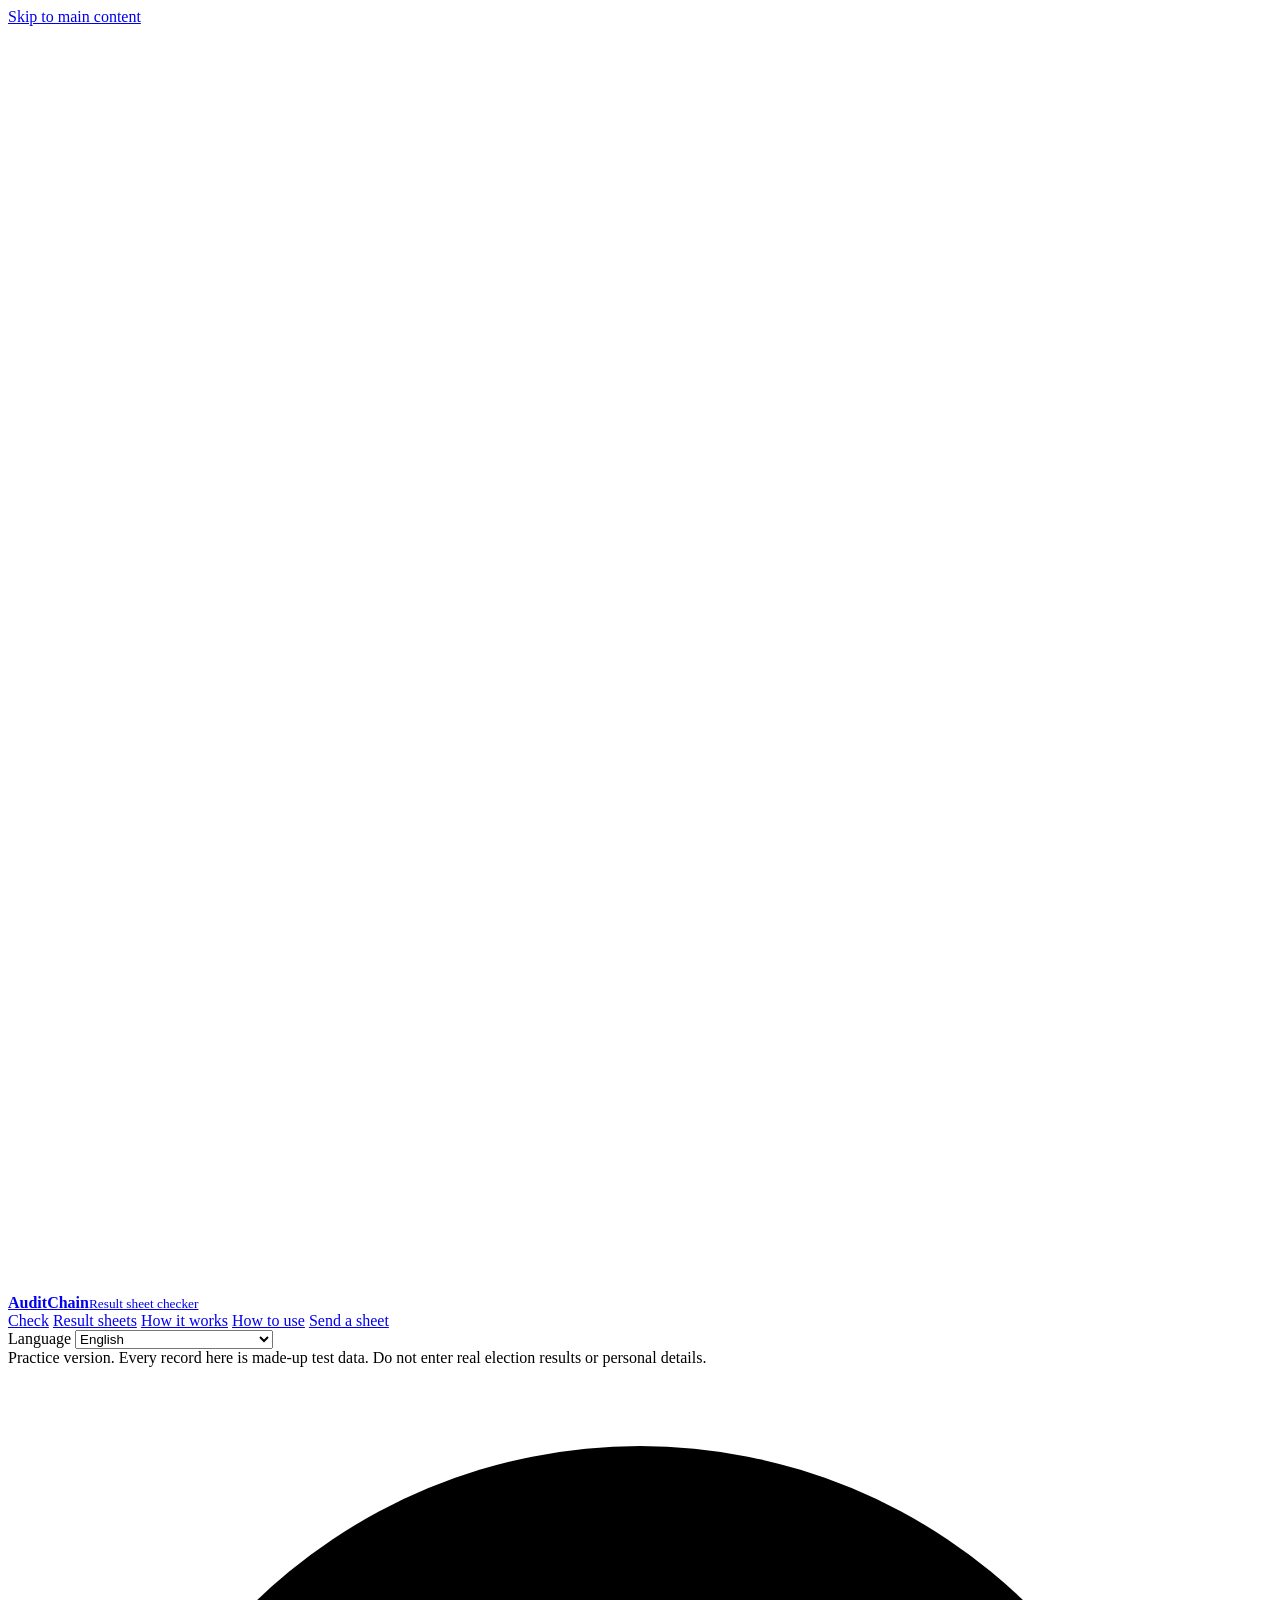
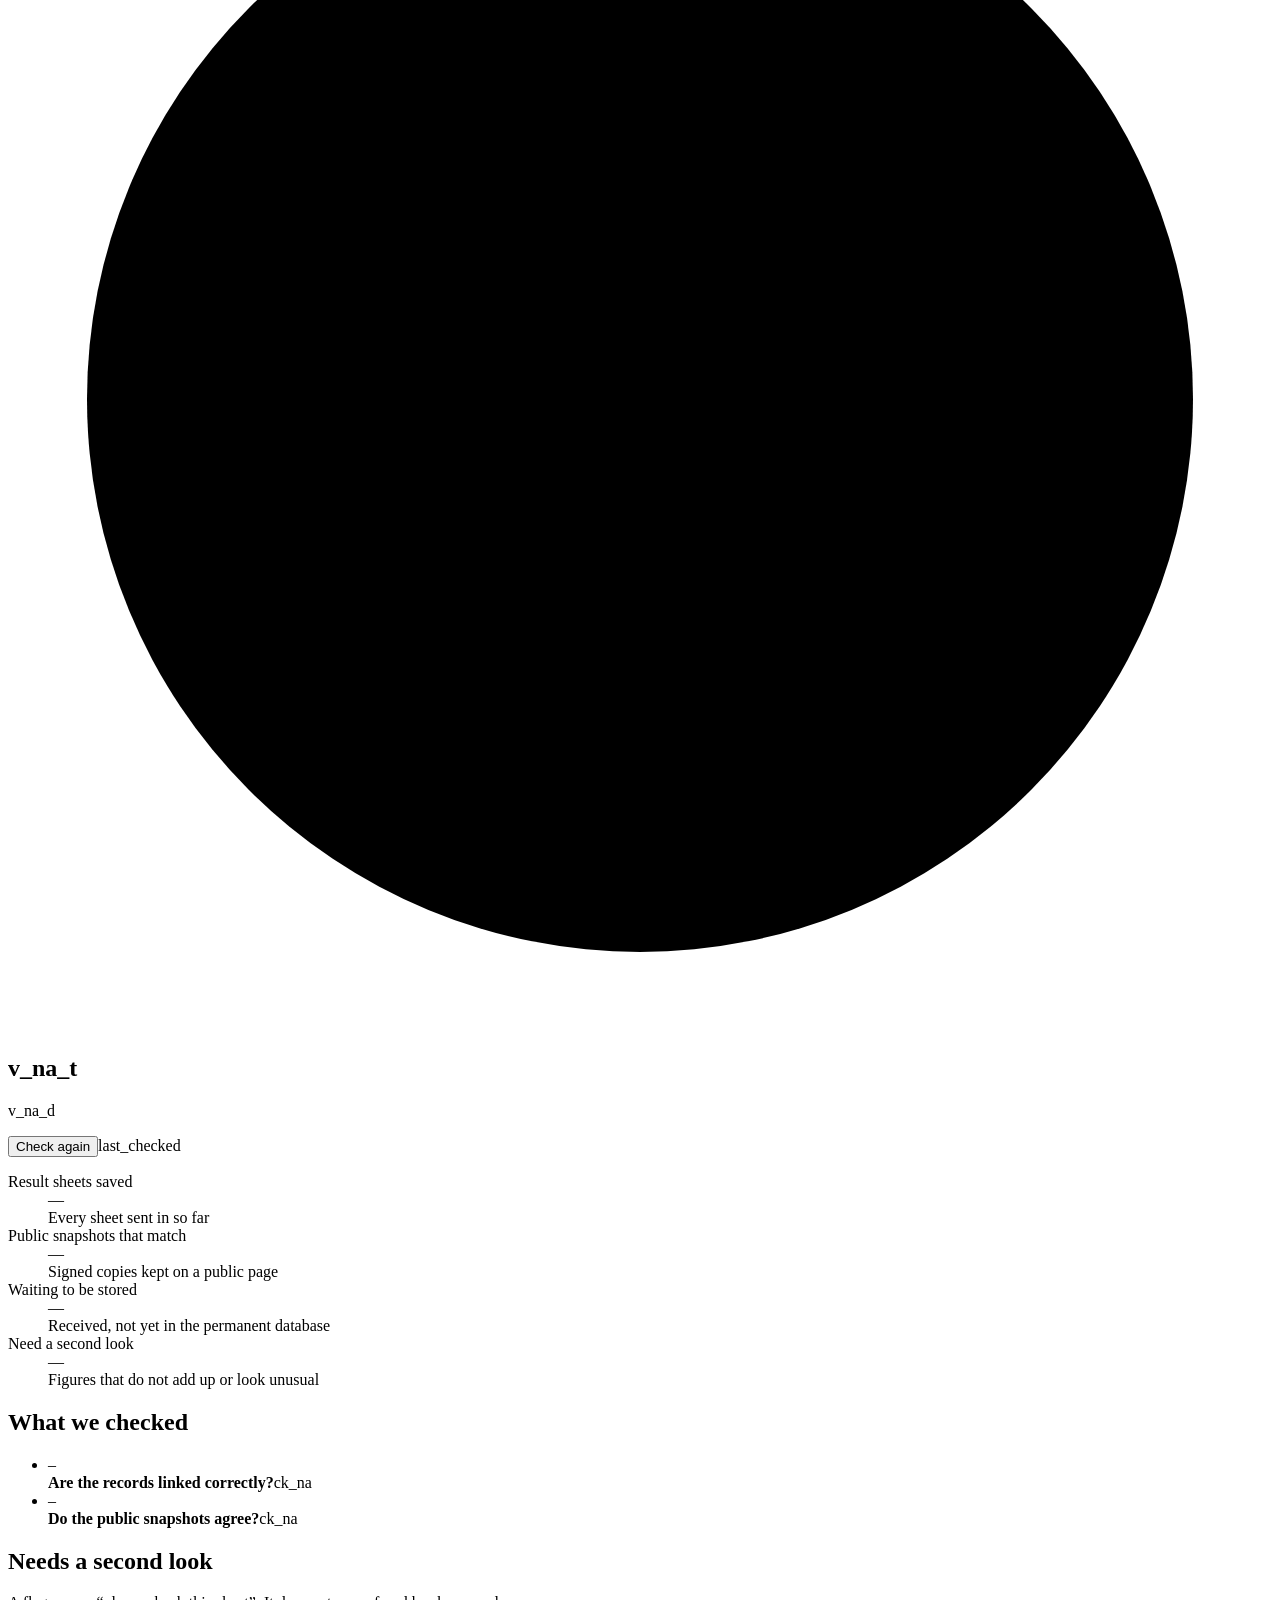
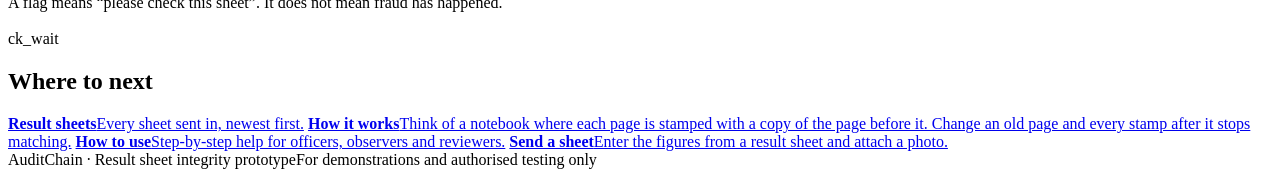
==== commit ad67e164: "UI: checker page with verdict banner; shared page styles in a11y.css Co-Authored-By: Claude Sonnet 5" ====
--- a/src/main/resources/static/index.html
+++ b/src/main/resources/static/index.html
@@ -5,119 +5,6 @@
 <meta name="theme-color" content="#08472d">
 <meta name="description" content="AuditChain checks whether saved election result sheets have been changed.">
 <title>AuditChain — Result sheet checker</title>
-<style>
-.hero{background:var(--surface);border-bottom:1px solid var(--line)}
-.hero .wrap{display:grid;grid-template-columns:minmax(0,1.5fr) minmax(0,1fr);gap:40px 56px;padding-top:44px;padding-bottom:44px}
-.verdict{display:flex;gap:26px;align-items:flex-start}
-.seal{flex:none;width:96px;height:96px;--c:#66756d;--ct:#eef2ef}
-.seal svg{display:block;width:100%;height:100%}
-.seal .ring{fill:none;stroke:var(--c);stroke-width:4}
-.seal .fill{fill:var(--ct)}
-.seal path{fill:none;stroke:var(--c);stroke-width:7;stroke-linecap:round;stroke-linejoin:round;display:none}
-.seal .dots{fill:var(--c);display:none}
-.seal[data-state=ok]{--c:var(--green);--ct:var(--green-t)}
-.seal[data-state=bad]{--c:var(--red);--ct:var(--red-t)}
-.seal[data-state=warn]{--c:var(--amber);--ct:var(--amber-t)}
-.seal[data-state=ok] .i-ok,.seal[data-state=bad] .i-bad,.seal[data-state=warn] .i-warn{display:block}
-.seal[data-state=load] .dots{display:block}
-.verdict h1{font:700 clamp(30px,5vw,48px)/1.1 var(--serif);letter-spacing:-.015em}
-.verdict p{margin:14px 0 0;font-size:18px;line-height:1.55;max-width:54ch;color:var(--ink2)}
-.meta{display:flex;align-items:center;flex-wrap:wrap;gap:10px 16px;margin-top:22px}
-.meta>span{color:var(--ink2);font-size:14.5px}
-.stats{margin:0;display:grid;grid-template-columns:1fr 1fr;gap:0 28px;align-content:start}
-.stats>div{display:flex;flex-direction:column;padding:16px 0 18px;border-top:1px solid var(--line)}
-.stats dd.v{order:-1;margin:0;font:700 40px/1 var(--serif);letter-spacing:-.02em}
-.stats dt{font-weight:650;margin-top:8px;line-height:1.3}
-.stats dd.h{margin:4px 0 0;color:var(--ink2);font-size:14px;line-height:1.45}
-
-.sec{padding:52px 0}
-.sec+.sec{border-top:1px solid var(--line)}
-.sec h2{font:700 clamp(24px,3.4vw,32px)/1.2 var(--serif);letter-spacing:-.01em}
-.sec .lead{margin:10px 0 0;color:var(--ink2);max-width:62ch;font-size:17px}
-
-.checks{margin:22px 0 0;padding:0;list-style:none;display:grid;gap:0}
-.checks li{display:flex;gap:14px;padding:16px 0;border-top:1px solid var(--line)}
-.checks .ic{flex:none;width:30px;height:30px;border-radius:50%;display:grid;place-items:center;font-weight:700;background:#e8ede9;color:var(--ink2)}
-.checks .ic.ok{background:var(--green-t);color:var(--green)}
-.checks .ic.bad{background:var(--red-t);color:var(--red)}
-.checks .ic.warn{background:var(--amber-t);color:var(--amber)}
-.checks b{display:block;font-size:17px}
-.checks span.a{display:block;color:var(--ink2);margin-top:2px}
-
-.steps{list-style:none;margin:28px 0 0;padding:0;display:grid;grid-template-columns:repeat(4,minmax(0,1fr));gap:0 8px}
-.steps li{position:relative;padding:0 18px 0 0}
-.steps .num{display:grid;place-items:center;width:36px;height:36px;border-radius:50%;background:var(--green);color:#fff;font-weight:700;position:relative;z-index:1}
-.steps li:not(:last-child)::after{content:"";position:absolute;top:17px;left:44px;right:10px;border-top:2px dashed #8fb8a4}
-.steps h3{font:700 19px/1.3 var(--serif);margin-top:14px}
-.steps p{margin:6px 0 0;color:var(--ink2);font-size:15.5px;line-height:1.55}
-
-.tools{display:flex;flex-wrap:wrap;align-items:flex-end;justify-content:space-between;gap:16px;margin-bottom:6px}
-.search{max-width:320px;width:100%}
-.search input[type=search]{margin-top:0}
-.count{color:var(--ink2);font-size:14.5px;margin:12px 0 4px}
-.rec{display:grid;grid-template-columns:minmax(0,1.2fr) minmax(0,1.3fr) auto;gap:6px 22px;align-items:center;padding:16px 0;border-top:1px solid var(--line)}
-.rec .n{font-weight:650;overflow-wrap:anywhere}
-.rec .s{color:var(--ink2);font-size:14.5px;margin-top:2px}
-.rec .f{color:var(--ink2);font-size:15px}
-.pill{display:inline-flex;align-items:center;gap:6px;padding:4px 12px;border-radius:999px;font-size:14px;font-weight:650;white-space:nowrap}
-.pill::before{content:"✓";font-weight:700}
-.pill.ok{background:var(--green-t);color:#085c38}
-.pill.warn{background:var(--amber-t);color:var(--amber)}
-.pill.warn::before{content:"!"}
-.pill.na{background:#eaeeeb;color:var(--ink2)}
-.pill.na::before{content:"–"}
-.empty{padding:18px 0;color:var(--ink2);border-top:1px solid var(--line)}
-.rv{display:flex;justify-content:space-between;gap:16px;padding:14px 0;border-top:1px solid var(--line)}
-.rv b{display:block}
-.rv p{margin:3px 0 0;color:var(--ink2);font-size:15px}
-.rv .tag{flex:none;color:var(--amber);font-weight:650;font-size:14px}
-.rv-none{padding:14px 0;border-top:1px solid var(--line);color:#085c38;font-weight:600}
-
-.acc{margin:12px 0 0;background:var(--surface);border:1px solid var(--line);border-radius:12px}
-.acc summary{cursor:pointer;list-style:none;display:flex;align-items:center;justify-content:space-between;gap:12px;min-height:56px;padding:0 18px;font:700 18px var(--serif)}
-.acc summary::-webkit-details-marker{display:none}
-.acc summary::after{content:"+";font:400 24px var(--sans);color:var(--green)}
-.acc[open] summary::after{content:"−"}
-.acc ol{margin:0;padding:2px 20px 18px 40px;color:var(--ink2)}
-.acc li{padding:3px 0 3px 4px}
-.gl{margin:24px 0 0;display:grid;grid-template-columns:repeat(3,minmax(0,1fr));gap:20px 28px}
-.gl dt{font-weight:700}
-.gl dd{margin:4px 0 0;color:var(--ink2);font-size:15.5px}
-.tech{margin-top:26px;border-top:1px solid var(--line);border-bottom:1px solid var(--line)}
-.tech summary{cursor:pointer;min-height:52px;display:flex;align-items:center;font-weight:650}
-.tech .body{padding:0 0 16px;color:var(--ink2);font-size:14.5px}
-.tech .e{padding:8px 0;border-top:1px solid var(--line)}
-.mono{font:13px/1.5 var(--mono);overflow-wrap:anywhere;color:#2b3a33;margin-top:2px}
-.scope{margin:30px 0 0;padding:12px 0 12px 16px;border-left:3px solid var(--amber-l);color:#5b3300;font-size:15px;max-width:78ch}
-
-@media (max-width:900px){
- .hero .wrap{grid-template-columns:1fr;gap:28px}
- .steps{grid-template-columns:1fr 1fr;gap:28px 8px}
- .steps li:nth-child(2)::after{display:none}
- .gl{grid-template-columns:1fr}
-}
-@media (max-width:640px){
- .hero .wrap{padding-top:28px;padding-bottom:30px}
- .verdict{flex-direction:column;gap:16px}
- .seal{width:72px;height:72px}
- .verdict p{font-size:17px}
- .sec{padding:38px 0}
- .steps{grid-template-columns:1fr;gap:0}
- .steps li{padding:0 0 26px 52px}
- .steps .num{position:absolute;left:0;top:0}
- .steps li:not(:last-child)::after{top:36px;bottom:2px;left:17px;right:auto;border-top:0;border-left:2px dashed #8fb8a4}
- .steps h3{margin-top:4px}
- .rec{grid-template-columns:1fr;gap:4px}
- .rec .p{margin-top:6px}
- .stats dd{font-size:34px}
-}
-@media (prefers-reduced-motion:no-preference){
- .seal[data-state=ok] .ring,.seal[data-state=bad] .ring,.seal[data-state=warn] .ring{stroke-dasharray:264;stroke-dashoffset:264;animation:draw .9s ease-out forwards}
- .seal[data-state=load] .dots{animation:pulse 1.2s ease-in-out infinite}
- @keyframes draw{to{stroke-dashoffset:0}}
- @keyframes pulse{50%{opacity:.35}}
-}
-</style>
 </head>
 <body>
 <a class="skip" href="#main" data-i18n="skip">Skip to main content</a>
@@ -128,11 +15,11 @@
    <span><b>AuditChain</b><small data-i18n="brand_tag">Result sheet checker</small></span>
   </a>
   <nav class="site-nav" aria-label="Main menu" data-i18n-attr="aria-label:nav_main">
-   <a href="#check" data-i18n="nav_check">Check</a>
-   <a href="#how" data-i18n="nav_how">How it works</a>
-   <a href="#sheets" data-i18n="nav_sheets">Result sheets</a>
-   <a href="#use" data-i18n="nav_use">How to use</a>
-   <a href="/submit.html" data-i18n="nav_submit">Send a sheet</a>
+ <a href="/" aria-current="page" data-i18n="nav_check">Check</a>
+ <a href="/sheets.html" data-i18n="nav_sheets">Result sheets</a>
+ <a href="/how-it-works.html" data-i18n="nav_how">How it works</a>
+ <a href="/how-to-use.html" data-i18n="nav_use">How to use</a>
+ <a href="/submit.html" data-i18n="nav_submit">Send a sheet</a>
   </nav>
   <div class="lang">
    <label for="lang" class="sr" data-i18n="lang" style="margin:0">Language</label>
@@ -173,58 +60,26 @@
    </ul>
   </section>
 
-  <section class="sec" id="how" aria-labelledby="hwTitle">
-   <h2 id="hwTitle" data-i18n="hw_title">How AuditChain protects result sheets</h2>
-   <p class="lead" data-i18n="hw_intro">Think of a notebook where each page is stamped with a copy of the page before it. Change an old page and every stamp after it stops matching.</p>
-   <ol class="steps">
-    <li><span class="num" aria-hidden="true">1</span><h3 data-i18n="hw1_t">Save</h3><p data-i18n="hw1_d">An officer sends the figures from a sheet and a photo of it. We save them and give them a unique fingerprint.</p></li>
-    <li><span class="num" aria-hidden="true">2</span><h3 data-i18n="hw2_t">Link</h3><p data-i18n="hw2_d">Each fingerprint also contains the one before it. That is why editing one old sheet breaks every link after it.</p></li>
-    <li><span class="num" aria-hidden="true">3</span><h3 data-i18n="hw3_t">Publish</h3><p data-i18n="hw3_d">Every 6 hours we sign a snapshot of the latest fingerprint and copy it to a public page. Nobody can quietly rewrite history.</p></li>
-    <li><span class="num" aria-hidden="true">4</span><h3 data-i18n="hw4_t">Check</h3><p data-i18n="hw4_d">Anyone can compare the records with the public snapshots. This page does it for you each time you open it.</p></li>
-   </ol>
-  </section>
-
   <section class="sec" aria-labelledby="rvTitle">
    <h2 id="rvTitle" data-i18n="pill_look">Needs a second look</h2>
    <p class="lead" data-i18n="rv_desc">A flag means “please check this sheet”. It does not mean fraud has happened.</p>
    <div id="reviewList" style="margin-top:18px"></div>
   </section>
 
-  <section class="sec" id="sheets" aria-labelledby="shTitle">
-   <div class="tools">
-    <div><h2 id="shTitle" data-i18n="nav_sheets">Result sheets</h2><p class="lead" data-i18n="sh_desc">Every sheet sent in, newest first.</p></div>
-    <div class="search"><label for="recordSearch" class="sr" data-i18n="sh_search_l" style="margin:0">Search result sheets</label><input id="recordSearch" type="search" placeholder="Search by polling unit" data-i18n-attr="placeholder:sh_search_ph"></div>
+  <section class="sec" aria-labelledby="goTitle">
+   <h2 id="goTitle" data-i18n="go_title">Where to next</h2>
+   <div class="cards">
+    <a class="card" href="/sheets.html"><b data-i18n="nav_sheets">Result sheets</b><span data-i18n="sh_desc">Every sheet sent in, newest first.</span></a>
+    <a class="card" href="/how-it-works.html"><b data-i18n="nav_how">How it works</b><span data-i18n="hw_intro">Think of a notebook where each page is stamped with a copy of the page before it. Change an old page and every stamp after it stops matching.</span></a>
+    <a class="card" href="/how-to-use.html"><b data-i18n="nav_use">How to use</b><span data-i18n="card_use">Step-by-step help for officers, observers and reviewers.</span></a>
+    <a class="card" href="/submit.html"><b data-i18n="nav_submit">Send a sheet</b><span data-i18n="card_send">Enter the figures from a result sheet and attach a photo.</span></a>
    </div>
-   <p class="count" id="sheetsCount" role="status"></p>
-   <div id="sheetList"></div>
-   <p style="margin-top:18px"><a class="btn ghost" href="/submit.html"><span data-i18n="nav_submit">Send a sheet</span></a></p>
-  </section>
-
-  <section class="sec" id="use" aria-labelledby="useTitle">
-   <h2 id="useTitle" data-i18n="use_title">How to use this site</h2>
-   <details class="acc" open><summary data-i18n="u1_t">I am a polling officer</summary><ol>
-    <li data-i18n="u1_1">Open “Send a sheet”.</li><li data-i18n="u1_2">Enter your access code and the polling unit code.</li><li data-i18n="u1_3">Type each party’s votes and the total written on the sheet.</li><li data-i18n="u1_4">Add a clear photo of the sheet and press “Send sheet”.</li><li data-i18n="u1_5">No network? The sheet waits on your phone. Press “Send saved sheets” when you are back online.</li></ol></details>
-   <details class="acc"><summary data-i18n="u2_t">I am an observer or journalist</summary><ol>
-    <li data-i18n="u2_1">Read the big message at the top. It says whether anything was changed.</li><li data-i18n="u2_2">Open “Result sheets” to see each sheet and whether its figures add up.</li><li data-i18n="u2_3">Open “Technical details” to copy a fingerprint and compare it with the public snapshots on GitHub.</li></ol></details>
-   <details class="acc"><summary data-i18n="u3_t">I am a reviewer</summary><ol>
-    <li data-i18n="u3_1">Look at “Needs a second look” on the checker page.</li><li data-i18n="u3_2">Compare the figures with the photo of the sheet.</li><li data-i18n="u3_3">Your decision is made with the review tools and added to the same protected history.</li></ol></details>
-   <h3 style="font:700 20px var(--serif);margin-top:34px" data-i18n="gl_title">Words used on this site</h3>
-   <dl class="gl">
-    <div><dt data-i18n="gl_fp">Fingerprint</dt><dd data-i18n="gl_fp_d">A short code worked out from a record. Change one letter in the record and the code changes completely.</dd></div>
-    <div><dt data-i18n="gl_snap">Snapshot</dt><dd data-i18n="gl_snap_d">A signed copy of the latest fingerprint, kept on a public page outside this site.</dd></div>
-    <div><dt data-i18n="gl_look">Second look</dt><dd data-i18n="gl_look_d">A sheet whose figures do not add up, or that the automatic check was unsure about. A person decides what it means.</dd></div>
-   </dl>
-   <div class="tech">
-    <details><summary data-i18n="td_title">Technical details</summary>
-     <div class="body"><p id="techSummary"></p><div id="entries"></div></div>
-    </details>
-   </div>
-   <p class="scope" data-i18n="sc">This is a practice version with made-up data. A clean result means the saved records have not been edited since they were saved. It does not prove the original figures were honest, or that an election result is correct.</p>
   </section>
  </div>
 </main>
 <footer class="foot"><div class="wrap"><span data-i18n="ft">AuditChain · Result sheet integrity prototype</span><span data-i18n="ft2">For demonstrations and authorised testing only</span></div></footer>
 
+<script>(function(){var a=document.querySelector('.site-nav a[aria-current]');if(a){var n=a.parentNode;n.scrollLeft=a.offsetLeft-n.clientWidth/2+a.offsetWidth/2;}})();</script>
 <script>
 document.addEventListener('DOMContentLoaded',function(){
 'use strict';
@@ -266,7 +121,7 @@
 
 function renderVerdict(){
  var k=verdictKey();
- $('seal').setAttribute('data-state',SEAL[k]);
+ $('seal').setAttribute('data-state',SEAL[k]);document.querySelector('.hero').setAttribute('data-state',SEAL[k]);
  $('verdictTitle').textContent=t(KEY[k]+'_t');
  $('verdictText').textContent=t(KEY[k]+'_d');
  $('lastUpdated').textContent=S.busy?t('checking_now'):S.checkedAt?t('last_checked',{time:S.checkedAt.toLocaleTimeString()}):t('not_checked');
@@ -289,30 +144,6 @@
  $('sWait').textContent=c&&isFinite(c.pendingSync)?num(c.pendingSync):'—';
  $('sLook').textContent=c?num(all.filter(function(x){return x.flagged;}).length):'—';
 }
-function row(item){
- var r=document.createElement('article');r.className='rec';
- var l=document.createElement('div');
- var n=document.createElement('div');n.className='n';n.textContent=item.loc||t('unknown_pu');
- var s=document.createElement('div');s.className='s';s.textContent=t('rec_n',{n:item.seq})+(item.ts?' · '+new Date(item.ts).toLocaleString():'');
- l.append(n,s);
- var f=document.createElement('div');f.className='f';
- f.textContent=item.sum!==null&&item.total!==undefined?t('rec_sum',{sum:num(item.sum),total:num(item.total)}):t('rec_nototal');
- var p=document.createElement('div');p.className='p';
- var pill=document.createElement('span');
- var warn=item.diff||item.flagged;
- pill.className='pill '+(warn?'warn':item.sum!==null&&item.total!==undefined?'ok':'na');
- pill.textContent=item.diff?t('pill_diff'):item.flagged?t('pill_look'):item.sum!==null&&item.total!==undefined?t('pill_ok'):t('pill_na');
- p.append(pill);r.append(l,f,p);return r;
-}
-function renderSheets(){
- var box=$('sheetList');box.replaceChildren();
- var q=$('recordSearch').value.trim().toLowerCase();
- if(!S.chain){var e=document.createElement('div');e.className='empty';e.textContent=S.busy?t('sh_load'):t('sh_err');box.append(e);$('sheetsCount').textContent='';return;}
- var list=items().reverse().filter(function(x){return(x.loc+' '+x.seq).toLowerCase().indexOf(q)>=0;});
- $('sheetsCount').textContent=list.length?t(q?'sh_count_q':'sh_count',{n:num(list.length)}):'';
- if(!list.length){var em=document.createElement('div');em.className='empty';em.textContent=q?t('sh_empty_q'):t('sh_empty');box.append(em);return;}
- list.slice(0,50).forEach(function(it){box.append(row(it));});
-}
 function renderReview(){
  var box=$('reviewList');box.replaceChildren();
  var flagged=items().filter(function(x){return x.flagged;});
@@ -329,18 +160,7 @@
   r.append(c,tag);box.append(r);
  });
 }
-function renderTech(){
- var c=S.chain;if(!c)return;
- $('techSummary').textContent=t('td_sum',{n:num(c.size!=null?c.size:S.entries.length),hash:c.latestHash||t('td_na')});
- var box=$('entries');box.replaceChildren();
- S.entries.slice().reverse().forEach(function(e){
-  var el=document.createElement('div');el.className='e';
-  var a=document.createElement('div');a.textContent=t('rec_n',{n:e.sequence})+' · '+(e.role||'ENTRY')+' · '+(e.status||'RECORDED');
-  var h=document.createElement('div');h.className='mono';h.textContent=t('gl_fp')+': '+(e.currentHash||t('td_na'));
-  el.append(a,h);box.append(el);
- });
-}
-function renderAll(){renderVerdict();renderChecks();renderStats();renderSheets();renderReview();renderTech();}
+function renderAll(){renderVerdict();renderChecks();renderStats();renderReview();}
 
 function getJson(url){return fetch(url,{headers:{Accept:'application/json'},cache:'no-store'}).then(function(r){if(!r.ok)throw new Error('HTTP '+r.status);return r.json();});}
 function loadChain(){
@@ -365,7 +185,6 @@
  Promise.all([loadChain(),loadAnchors()]).then(function(){S.busy=false;S.checkedAt=new Date();renderAll();});
 }
 $('refresh').addEventListener('click',refreshAll);
-$('recordSearch').addEventListener('input',renderSheets);
 document.addEventListener('ac-lang',renderAll);
 refreshAll();
 });
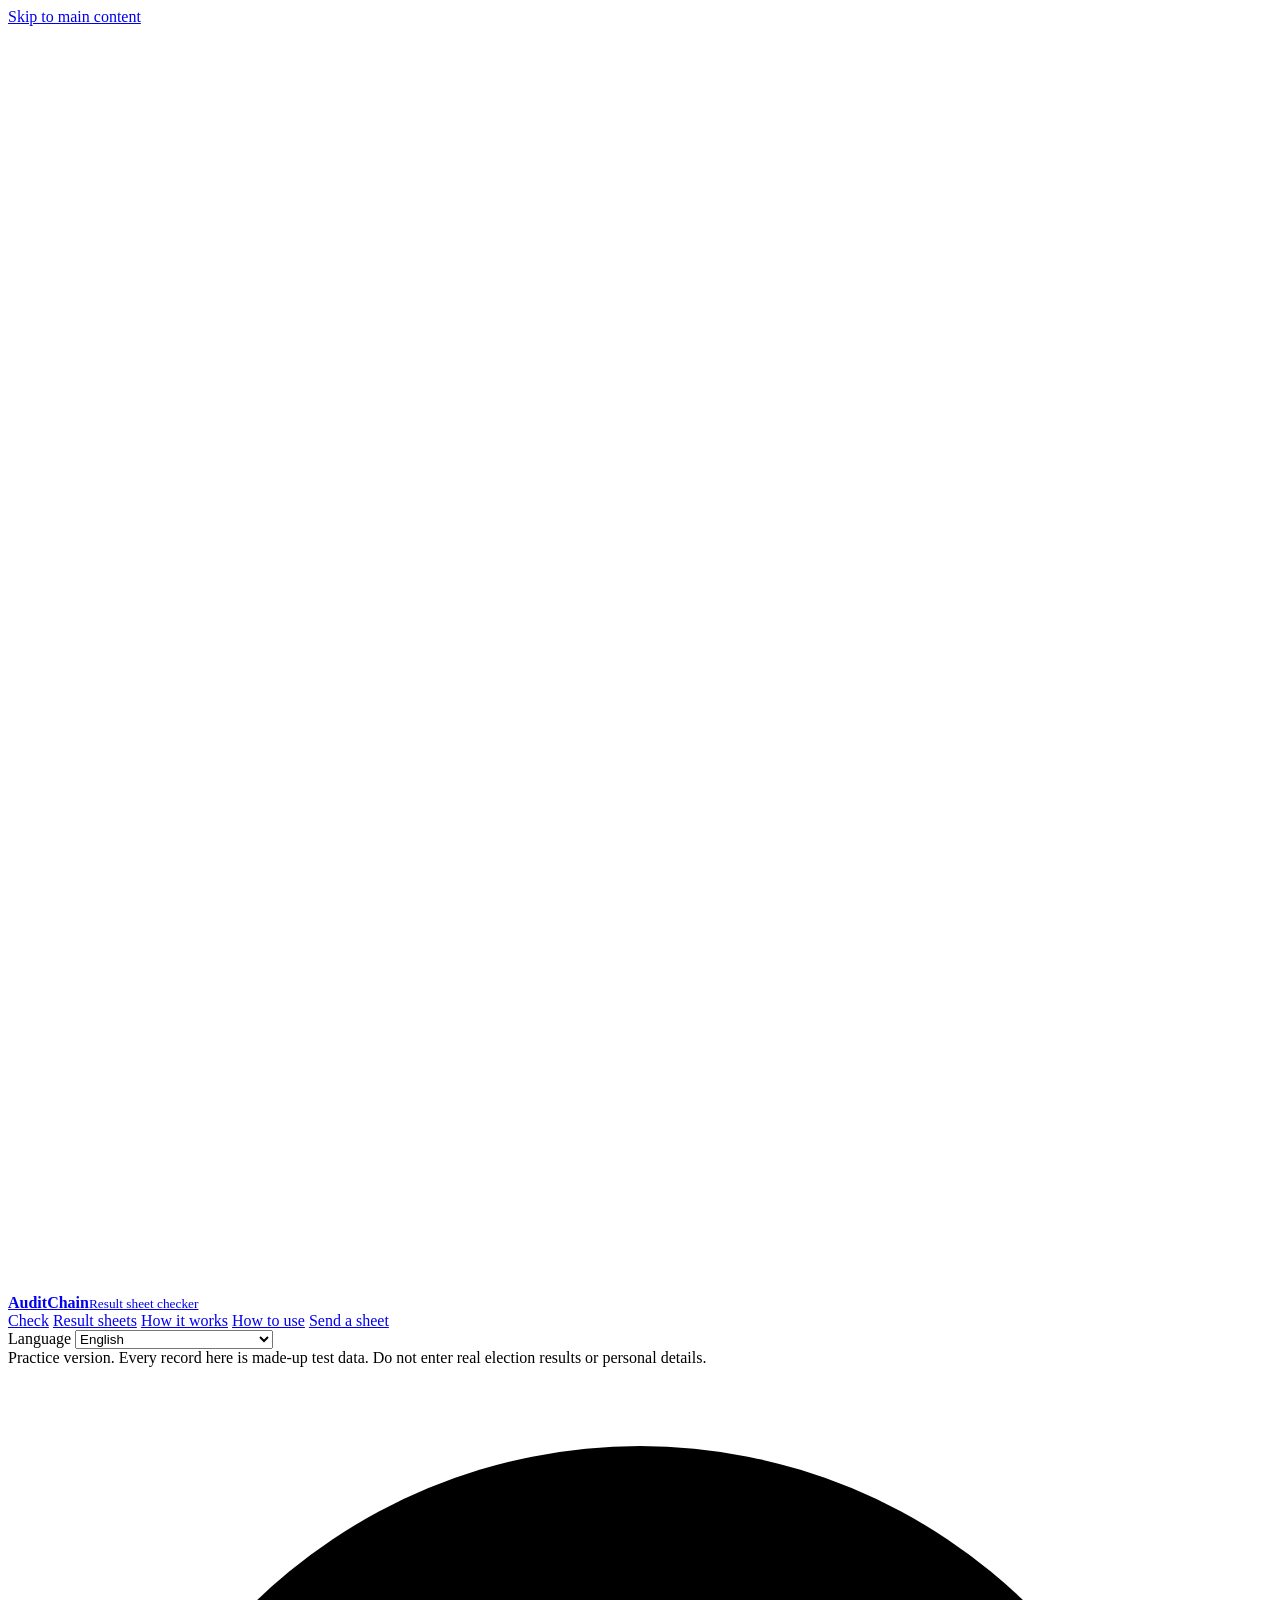
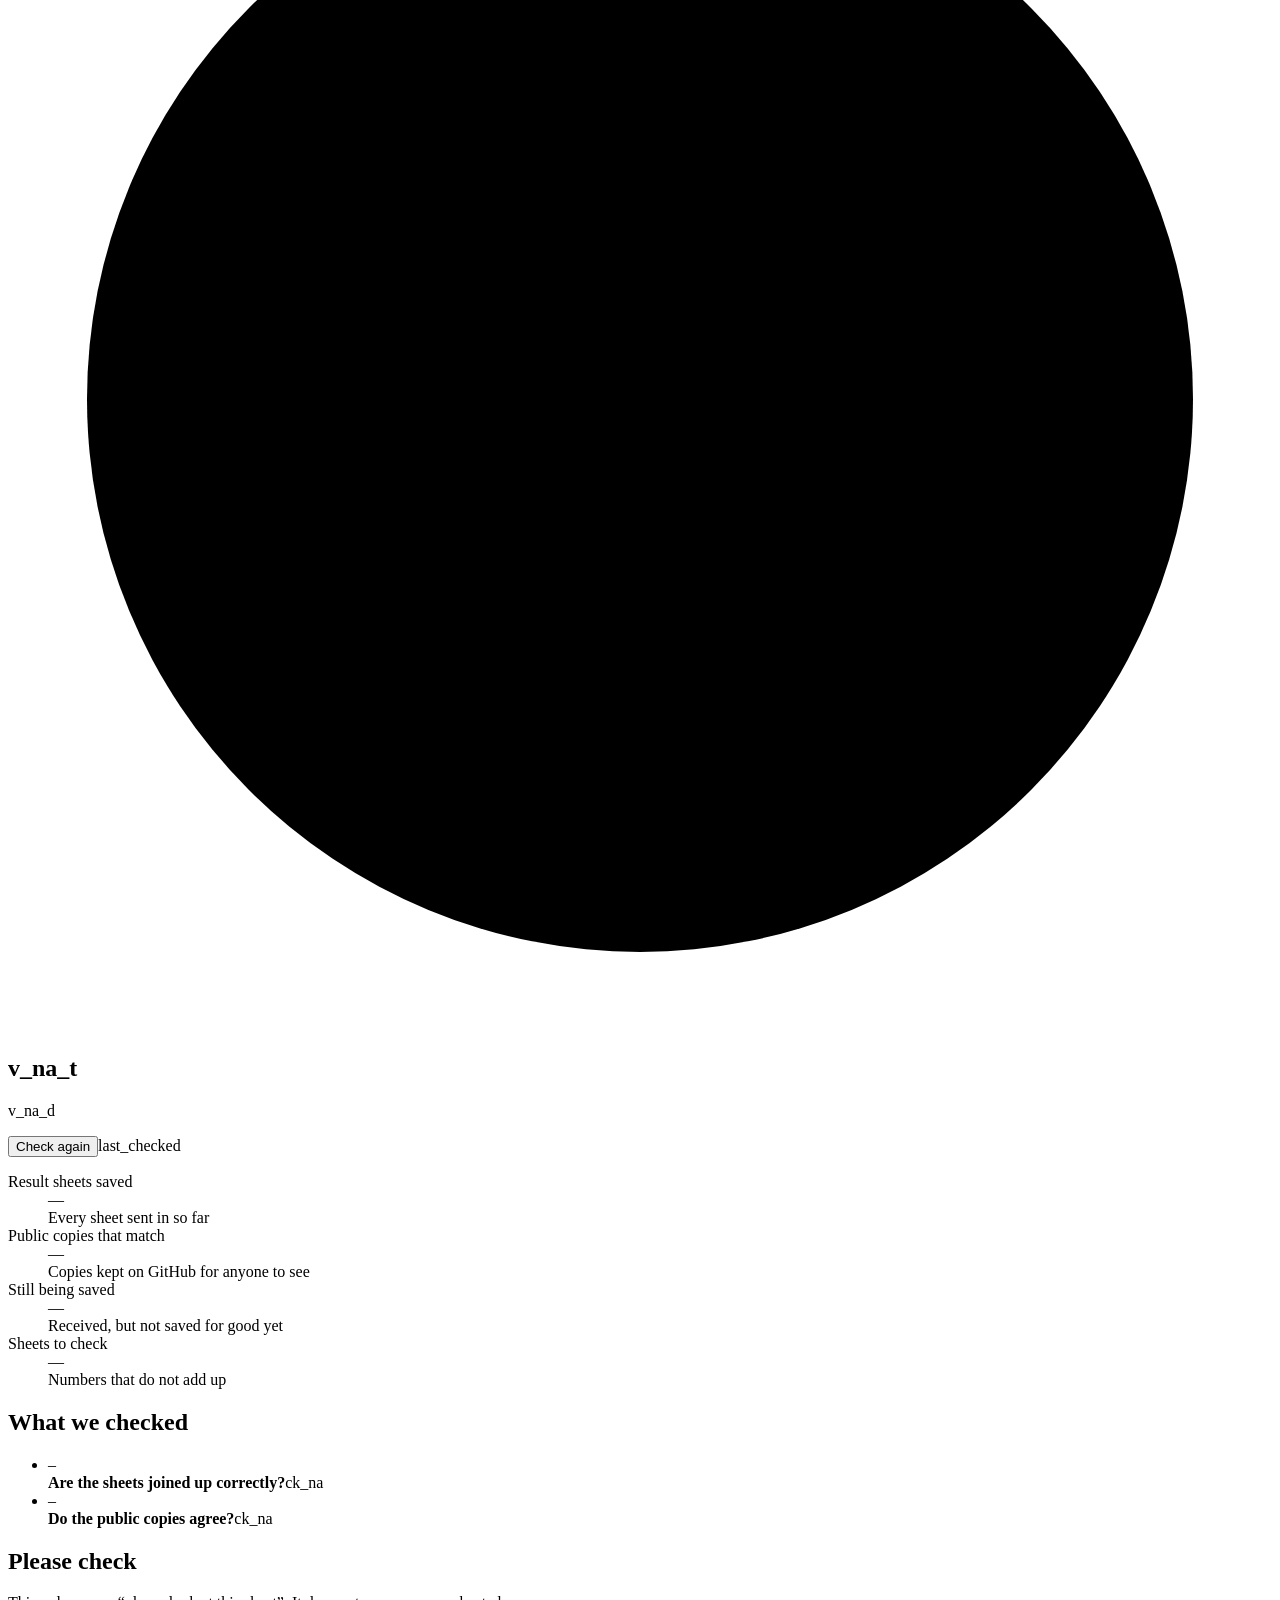
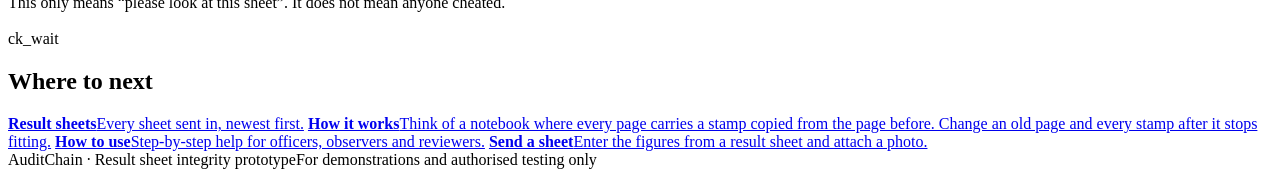
==== commit 6fa824b1: "UI: plainer wording, readable labels, new look for the send page" ====
--- a/src/main/resources/static/index.html
+++ b/src/main/resources/static/index.html
@@ -44,9 +44,9 @@
    </div>
    <dl class="stats">
     <div><dt data-i18n="st_sheets">Result sheets saved</dt><dd class="v" id="sSheets">—</dd><dd class="h" data-i18n="st_sheets_h">Every sheet sent in so far</dd></div>
-    <div><dt data-i18n="st_snap">Public snapshots that match</dt><dd class="v" id="sSnap">—</dd><dd class="h" data-i18n="st_snap_h">Signed copies kept on a public page</dd></div>
-    <div><dt data-i18n="st_wait">Waiting to be stored</dt><dd class="v" id="sWait">—</dd><dd class="h" data-i18n="st_wait_h">Received, not yet in the permanent database</dd></div>
-    <div><dt data-i18n="st_look">Need a second look</dt><dd class="v" id="sLook">—</dd><dd class="h" data-i18n="st_look_h">Figures that do not add up or look unusual</dd></div>
+    <div><dt data-i18n="st_snap">Public copies that match</dt><dd class="v" id="sSnap">—</dd><dd class="h" data-i18n="st_snap_h">Copies kept on GitHub for anyone to see</dd></div>
+    <div><dt data-i18n="st_wait">Still being saved</dt><dd class="v" id="sWait">—</dd><dd class="h" data-i18n="st_wait_h">Received, but not saved for good yet</dd></div>
+    <div><dt data-i18n="st_look">Sheets to check</dt><dd class="v" id="sLook">—</dd><dd class="h" data-i18n="st_look_h">Numbers that do not add up</dd></div>
    </dl>
   </div>
  </section>
@@ -55,14 +55,14 @@
   <section class="sec" aria-labelledby="ckTitle">
    <h2 id="ckTitle" data-i18n="ck_title">What we checked</h2>
    <ul class="checks">
-    <li><span class="ic" id="icChain" aria-hidden="true">…</span><div><b data-i18n="ck_chain_q">Are the records linked correctly?</b><span class="a" id="txtChain">Checking…</span></div></li>
-    <li><span class="ic" id="icSnap" aria-hidden="true">…</span><div><b data-i18n="ck_snap_q">Do the public snapshots agree?</b><span class="a" id="txtSnap">Checking…</span></div></li>
+    <li><span class="ic" id="icChain" aria-hidden="true">…</span><div><b data-i18n="ck_chain_q">Are the sheets joined up correctly?</b><span class="a" id="txtChain">Checking…</span></div></li>
+    <li><span class="ic" id="icSnap" aria-hidden="true">…</span><div><b data-i18n="ck_snap_q">Do the public copies agree?</b><span class="a" id="txtSnap">Checking…</span></div></li>
    </ul>
   </section>
 
   <section class="sec" aria-labelledby="rvTitle">
-   <h2 id="rvTitle" data-i18n="pill_look">Needs a second look</h2>
-   <p class="lead" data-i18n="rv_desc">A flag means “please check this sheet”. It does not mean fraud has happened.</p>
+   <h2 id="rvTitle" data-i18n="pill_look">Please check</h2>
+   <p class="lead" data-i18n="rv_desc">This only means “please look at this sheet”. It does not mean anyone cheated.</p>
    <div id="reviewList" style="margin-top:18px"></div>
   </section>
 
@@ -70,7 +70,7 @@
    <h2 id="goTitle" data-i18n="go_title">Where to next</h2>
    <div class="cards">
     <a class="card" href="/sheets.html"><b data-i18n="nav_sheets">Result sheets</b><span data-i18n="sh_desc">Every sheet sent in, newest first.</span></a>
-    <a class="card" href="/how-it-works.html"><b data-i18n="nav_how">How it works</b><span data-i18n="hw_intro">Think of a notebook where each page is stamped with a copy of the page before it. Change an old page and every stamp after it stops matching.</span></a>
+    <a class="card" href="/how-it-works.html"><b data-i18n="nav_how">How it works</b><span data-i18n="hw_intro">Think of a notebook where every page carries a stamp copied from the page before. Change an old page and every stamp after it stops fitting.</span></a>
     <a class="card" href="/how-to-use.html"><b data-i18n="nav_use">How to use</b><span data-i18n="card_use">Step-by-step help for officers, observers and reviewers.</span></a>
     <a class="card" href="/submit.html"><b data-i18n="nav_submit">Send a sheet</b><span data-i18n="card_send">Enter the figures from a result sheet and attach a photo.</span></a>
    </div>
@@ -150,7 +150,7 @@
  if(!flagged.length){var e=document.createElement('div');e.className='rv-none';e.textContent=S.chain?t('rv_none'):t('ck_wait');box.append(e);return;}
  flagged.reverse().slice(0,6).forEach(function(it){
   var r=document.createElement('article');r.className='rv';
-  var c=document.createElement('div');var b=document.createElement('b');b.textContent=(it.loc||t('unknown_pu'))+' · '+t('rec_n',{n:it.seq});
+  var c=document.createElement('div');var b=document.createElement('b');b.textContent=(it.loc?t('pu_label',{code:it.loc}):t('unknown_pu'))+' · '+t('rec_n',{n:it.seq});
   var p=document.createElement('p');var parts=[];
   if(it.diff)parts.push(t('rv_diff',{sum:num(it.sum),total:num(it.total)}));
   if(it.ai&&it.ai.requiresHumanReview)parts.push(it.ai.notes||t('rv_ai'));
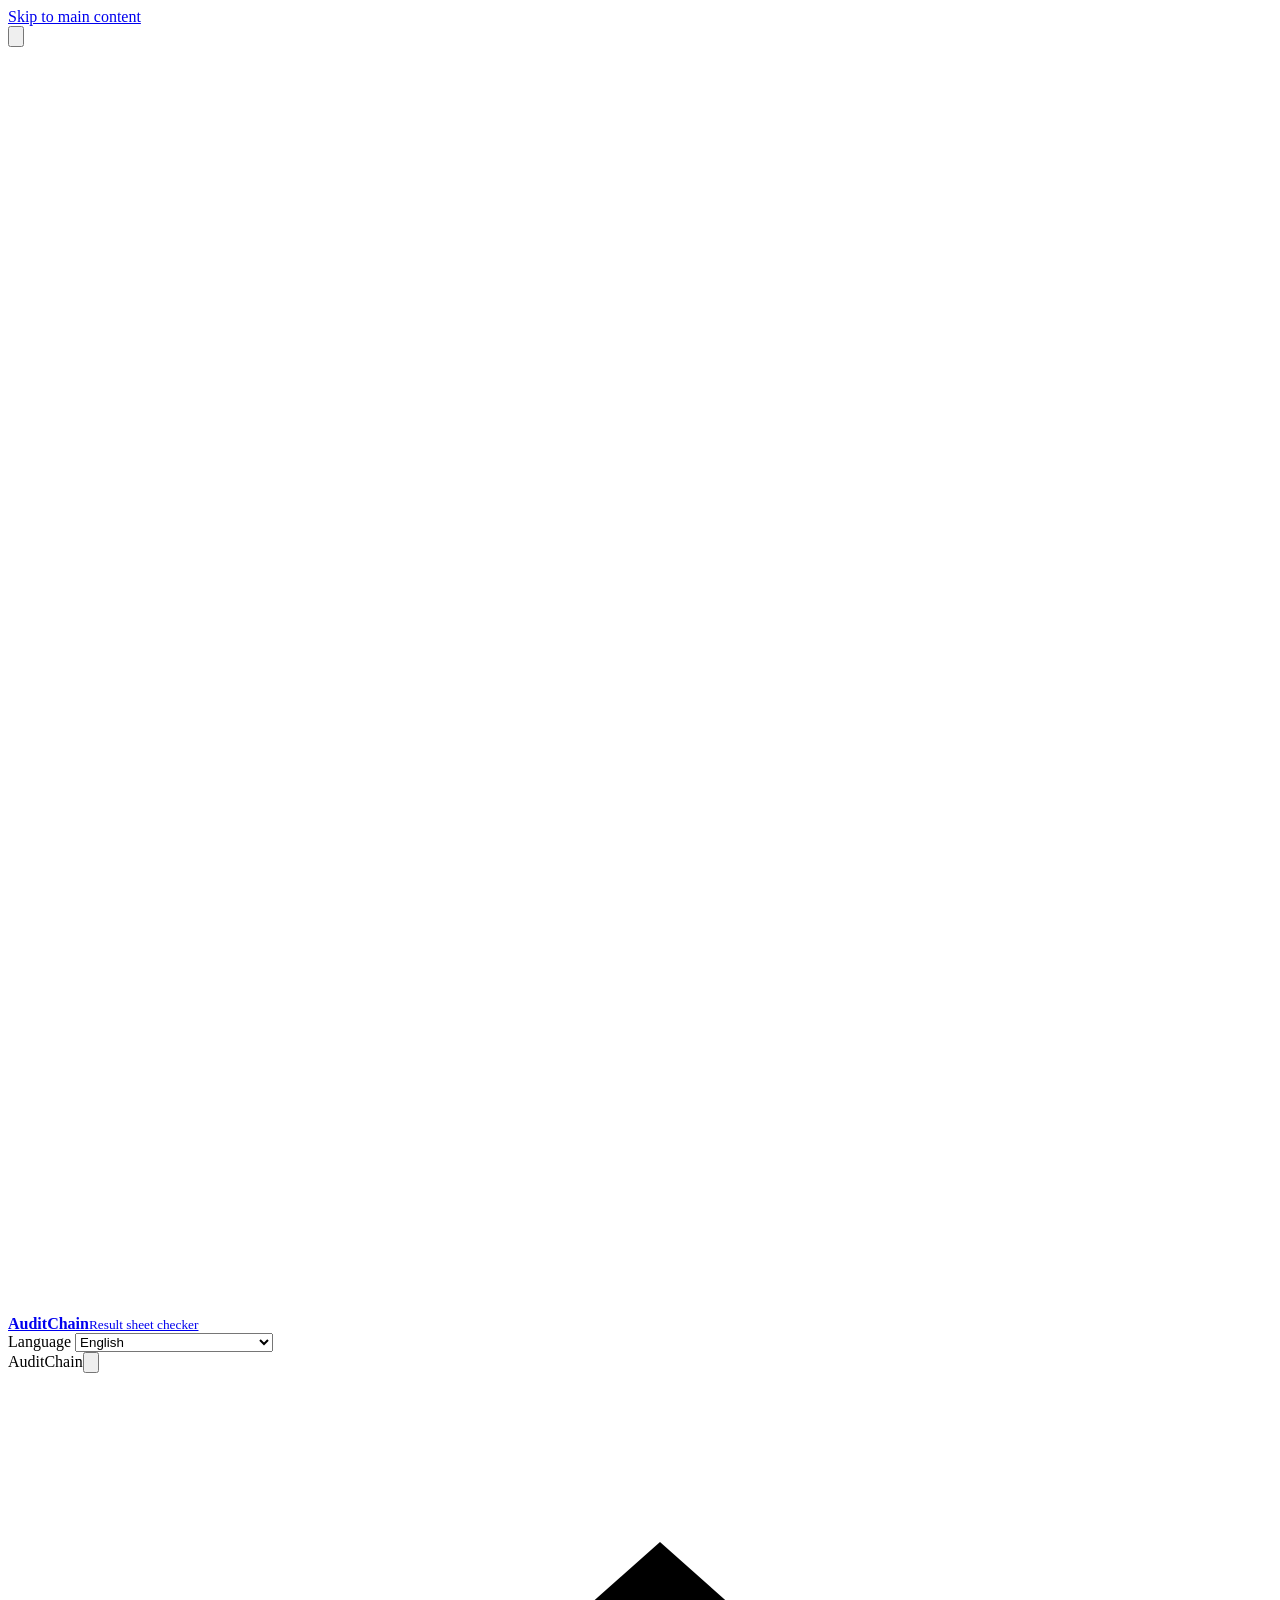
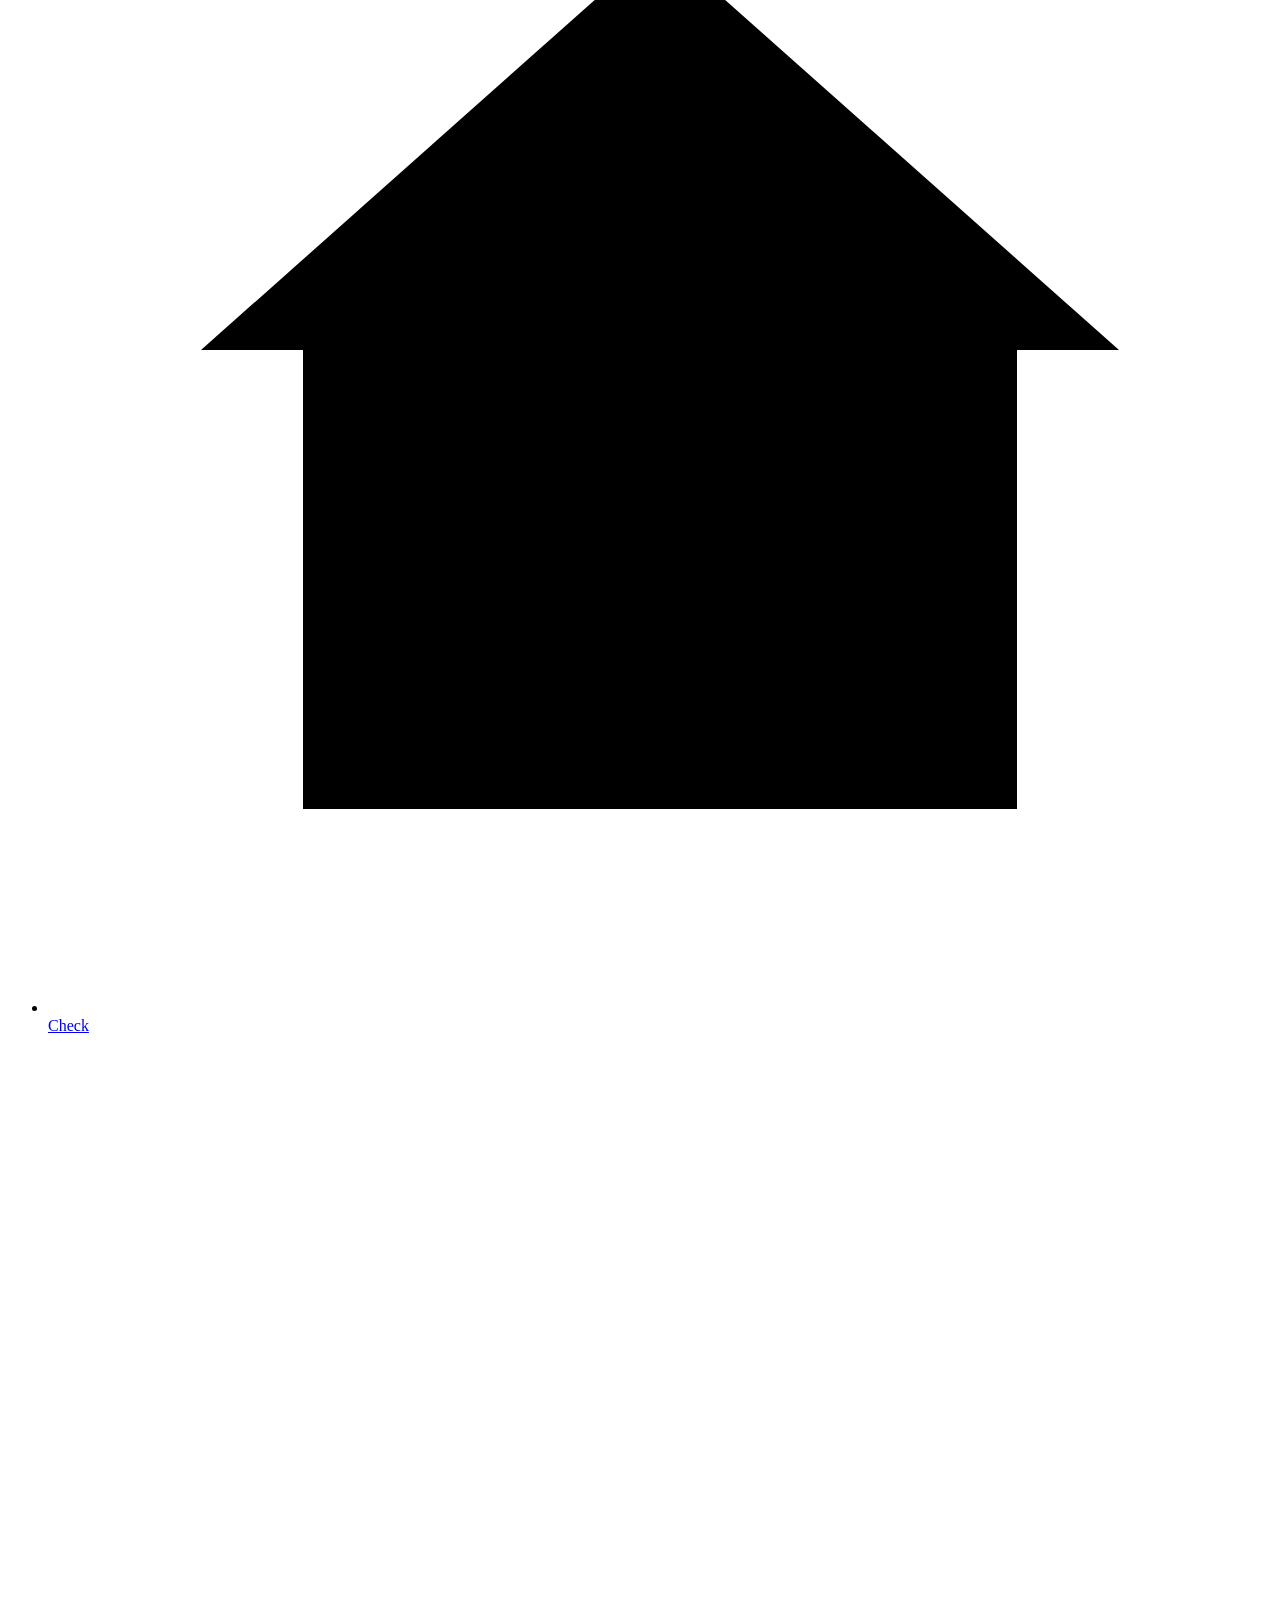
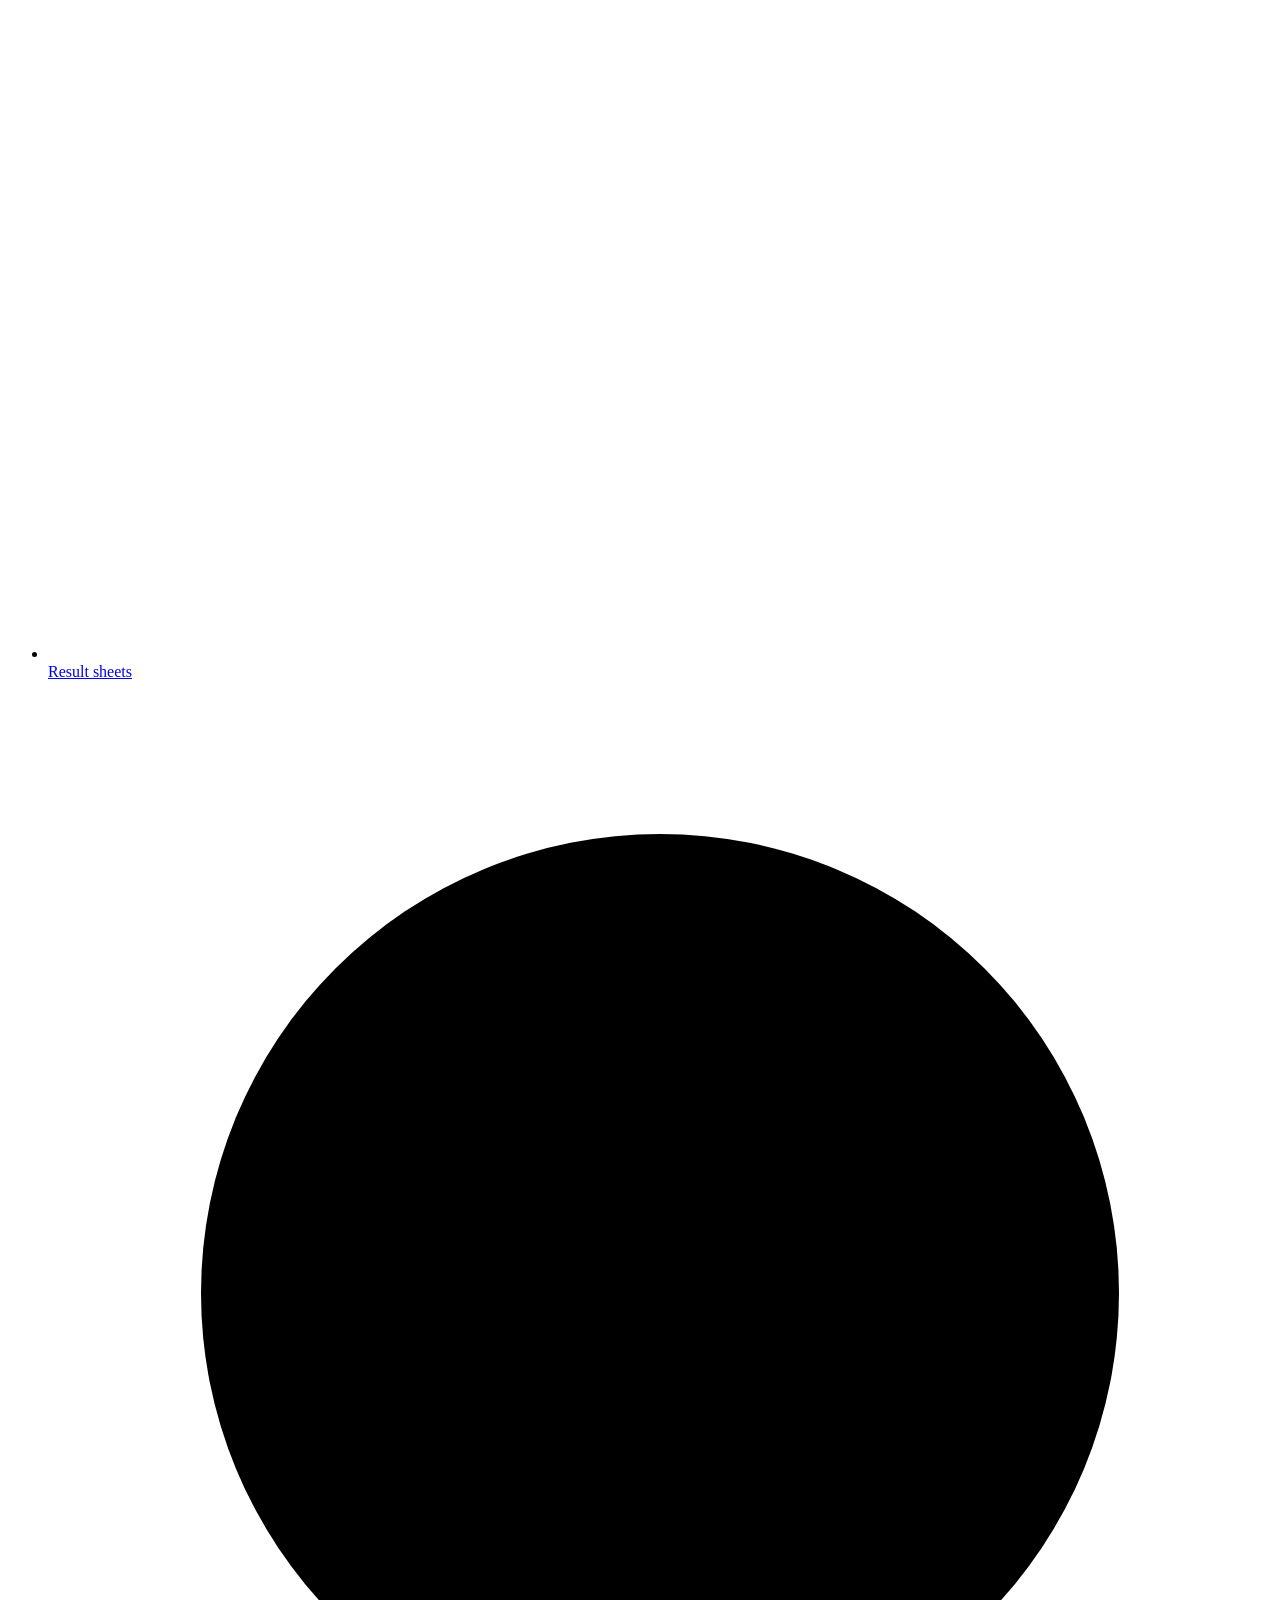
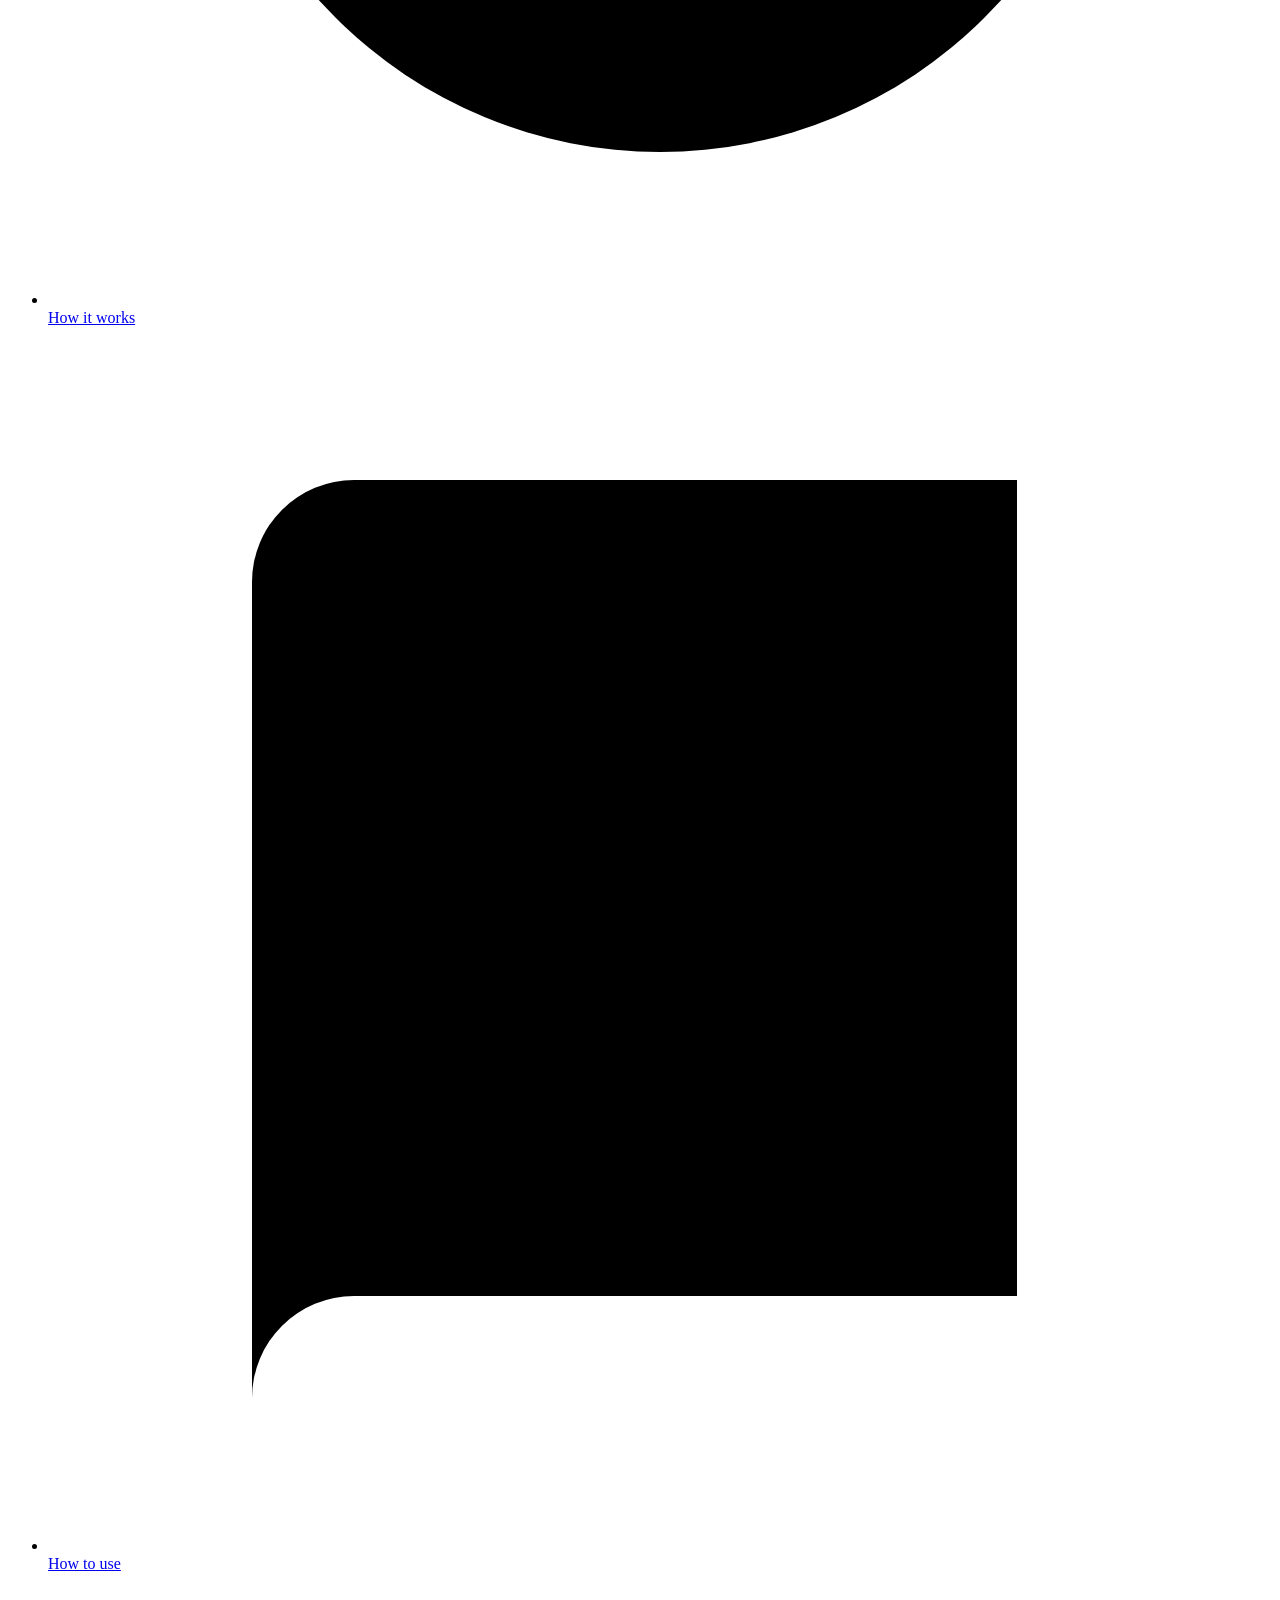
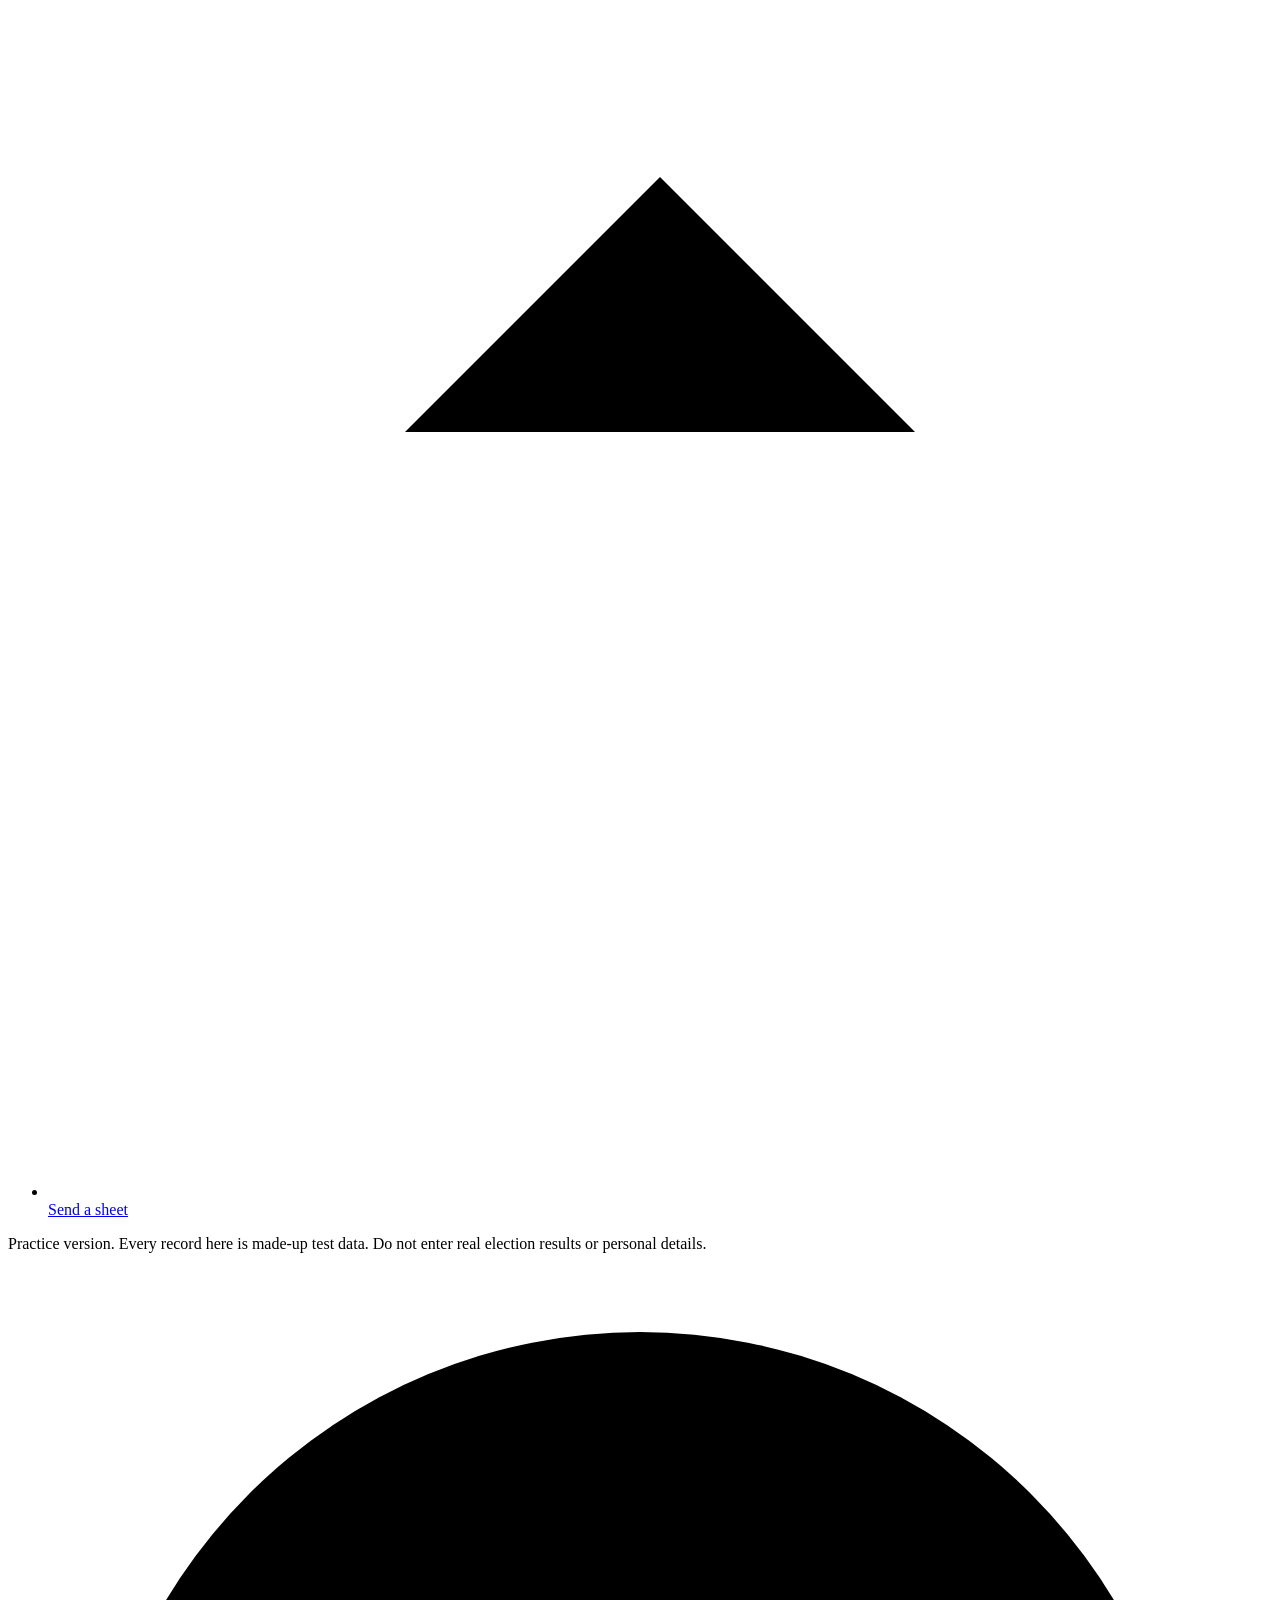
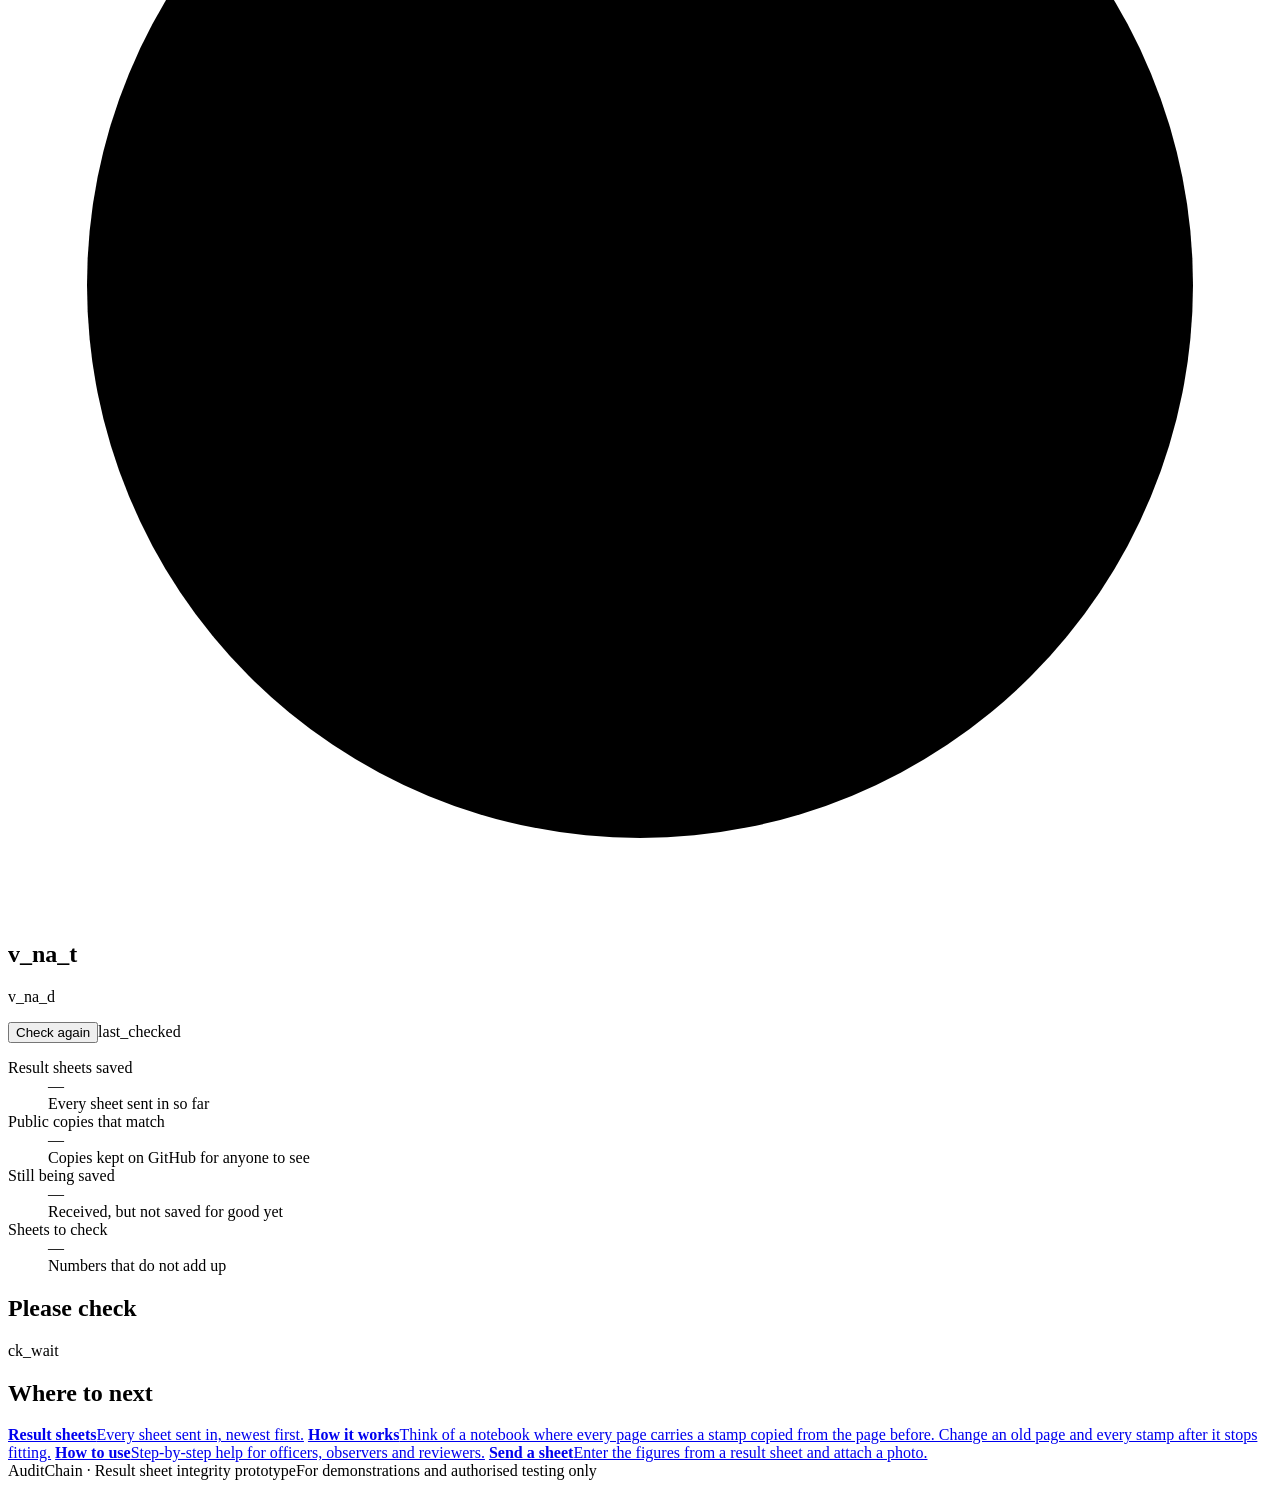
==== commit 1e7ce5a6: "UI: side drawer menu, checks moved to How it works, Needs review wording" ====
--- a/src/main/resources/static/index.html
+++ b/src/main/resources/static/index.html
@@ -10,23 +10,28 @@
 <a class="skip" href="#main" data-i18n="skip">Skip to main content</a>
 <header class="site-head">
  <div class="wrap head-row">
+  <button class="menu-btn" id="menuBtn" type="button" aria-expanded="false" aria-controls="drawer" aria-label="Menu" data-i18n-attr="aria-label:nav_menu"><svg viewBox="0 0 24 24" aria-hidden="true"><path d="M4 7h16M4 12h16M4 17h16"/></svg></button>
   <a class="brand" href="/" aria-label="AuditChain">
    <svg viewBox="0 0 34 34" fill="none" stroke="#fff" stroke-width="2" stroke-linecap="round" stroke-linejoin="round" aria-hidden="true"><path d="M17 3 28 7.5v8c0 7.2-4.4 12.4-11 15.5C10.4 27.9 6 22.7 6 15.5v-8L17 3Z"/><path d="m11.5 16.5 4 4 7.5-8.5"/></svg>
    <span><b>AuditChain</b><small data-i18n="brand_tag">Result sheet checker</small></span>
   </a>
-  <nav class="site-nav" aria-label="Main menu" data-i18n-attr="aria-label:nav_main">
- <a href="/" aria-current="page" data-i18n="nav_check">Check</a>
- <a href="/sheets.html" data-i18n="nav_sheets">Result sheets</a>
- <a href="/how-it-works.html" data-i18n="nav_how">How it works</a>
- <a href="/how-to-use.html" data-i18n="nav_use">How to use</a>
- <a href="/submit.html" data-i18n="nav_submit">Send a sheet</a>
-  </nav>
   <div class="lang">
    <label for="lang" class="sr" data-i18n="lang" style="margin:0">Language</label>
    <select id="lang"><option value="en">English</option><option value="pcm">Naijá Pidgin</option><option value="yo">Yorùbá</option><option value="ig">Igbo</option><option value="ha">Hausa</option><option value="ijc" disabled>Ịjọ (Ijaw) — translator needed</option></select>
   </div>
  </div>
 </header>
+<div class="scrim" id="scrim"></div>
+<nav class="drawer" id="drawer" aria-label="Main menu" data-i18n-attr="aria-label:nav_main">
+ <div class="drawer-head"><span>AuditChain</span><button class="menu-btn" id="menuClose" type="button" aria-label="Close menu" data-i18n-attr="aria-label:nav_close"><svg viewBox="0 0 24 24" aria-hidden="true"><path d="M6 6l12 12M18 6L6 18"/></svg></button></div>
+ <ul>
+ <li><a href="/" aria-current="page"><svg viewBox="0 0 24 24" aria-hidden="true"><path d="M3 11l9-8 9 8"/><path d="M5 10v10h14V10"/></svg><span data-i18n="nav_check">Check</span></a></li>
+ <li><a href="/sheets.html"><svg viewBox="0 0 24 24" aria-hidden="true"><path d="M9 6h12M9 12h12M9 18h12"/><path d="M3.5 6h.01M3.5 12h.01M3.5 18h.01"/></svg><span data-i18n="nav_sheets">Result sheets</span></a></li>
+ <li><a href="/how-it-works.html"><svg viewBox="0 0 24 24" aria-hidden="true"><circle cx="12" cy="12" r="9"/><path d="M12 8h.01M11 12h1v5h1"/></svg><span data-i18n="nav_how">How it works</span></a></li>
+ <li><a href="/how-to-use.html"><svg viewBox="0 0 24 24" aria-hidden="true"><path d="M4 5a2 2 0 012-2h13v16H6a2 2 0 00-2 2z"/><path d="M4 21V5"/></svg><span data-i18n="nav_use">How to use</span></a></li>
+ <li><a href="/submit.html"><svg viewBox="0 0 24 24" aria-hidden="true"><path d="M12 16V4M7 9l5-5 5 5"/><path d="M5 20h14"/></svg><span data-i18n="nav_submit">Send a sheet</span></a></li>
+ </ul>
+</nav>
 <div class="banner"><div class="wrap" data-i18n="banner">Practice version. Every record here is made-up test data. Do not enter real election results or personal details.</div></div>
 
 <main id="main">
@@ -52,17 +57,8 @@
  </section>
 
  <div class="wrap">
-  <section class="sec" aria-labelledby="ckTitle">
-   <h2 id="ckTitle" data-i18n="ck_title">What we checked</h2>
-   <ul class="checks">
-    <li><span class="ic" id="icChain" aria-hidden="true">…</span><div><b data-i18n="ck_chain_q">Are the sheets joined up correctly?</b><span class="a" id="txtChain">Checking…</span></div></li>
-    <li><span class="ic" id="icSnap" aria-hidden="true">…</span><div><b data-i18n="ck_snap_q">Do the public copies agree?</b><span class="a" id="txtSnap">Checking…</span></div></li>
-   </ul>
-  </section>
-
   <section class="sec" aria-labelledby="rvTitle">
    <h2 id="rvTitle" data-i18n="pill_look">Please check</h2>
-   <p class="lead" data-i18n="rv_desc">This only means “please look at this sheet”. It does not mean anyone cheated.</p>
    <div id="reviewList" style="margin-top:18px"></div>
   </section>
 
@@ -79,7 +75,12 @@
 </main>
 <footer class="foot"><div class="wrap"><span data-i18n="ft">AuditChain · Result sheet integrity prototype</span><span data-i18n="ft2">For demonstrations and authorised testing only</span></div></footer>
 
-<script>(function(){var a=document.querySelector('.site-nav a[aria-current]');if(a){var n=a.parentNode;n.scrollLeft=a.offsetLeft-n.clientWidth/2+a.offsetWidth/2;}})();</script>
+<script>(function(){var b=document.getElementById('menuBtn'),d=document.getElementById('drawer'),s=document.getElementById('scrim'),c=document.getElementById('menuClose');if(!b||!d)return;
+function open(){d.classList.add('open');s.classList.add('open');b.setAttribute('aria-expanded','true');document.documentElement.style.overflow='hidden';setTimeout(function(){c.focus();},60);}
+function close(){d.classList.remove('open');s.classList.remove('open');b.setAttribute('aria-expanded','false');document.documentElement.style.overflow='';b.focus();}
+b.addEventListener('click',open);c.addEventListener('click',close);s.addEventListener('click',close);
+document.addEventListener('keydown',function(e){if(!d.classList.contains('open'))return;if(e.key==='Escape'){close();return;}if(e.key==='Tab'){var x=d.querySelectorAll('a,button'),f=x[0],l=x[x.length-1];if(e.shiftKey&&document.activeElement===f){e.preventDefault();l.focus();}else if(!e.shiftKey&&document.activeElement===l){e.preventDefault();f.focus();}}});
+})();</script>
 <script>
 document.addEventListener('DOMContentLoaded',function(){
 'use strict';
@@ -127,16 +128,6 @@
  $('lastUpdated').textContent=S.busy?t('checking_now'):S.checkedAt?t('last_checked',{time:S.checkedAt.toLocaleTimeString()}):t('not_checked');
  $('refresh').disabled=S.busy;
 }
-function setIcon(id,state){
- var el=$(id);el.className='ic'+(state==='ok'?' ok':state==='bad'?' bad':state==='wait'?'':' warn');
- el.textContent=state==='ok'?'✓':state==='bad'?'!':state==='wait'?'…':'–';
-}
-function renderChecks(){
- var cs=S.cs;setIcon('icChain',cs);
- $('txtChain').textContent=cs==='ok'?t('ck_chain_ok',{n:num(S.cn)}):cs==='bad'?(S.cb!=null?t('ck_chain_bad_at',{n:S.cb}):t('ck_chain_bad')):cs==='na'?t('ck_na'):t('ck_wait');
- var ss=S.ss;setIcon('icSnap',ss==='ok'?'ok':ss==='bad'||ss==='int'?'bad':ss==='wait'?'wait':'warn');
- $('txtSnap').textContent=ss==='ok'?t('ck_snap_ok',{n:num(S.sn)}):ss==='bad'?t('ck_snap_bad'):ss==='int'?t('ck_snap_int'):ss==='none'?t('ck_snap_none'):ss==='na'?t('ck_na'):t('ck_wait');
-}
 function renderStats(){
  var c=S.chain,a=S.anchors,all=items();
  $('sSheets').textContent=c?num(all.length)+(c.size>S.entries.length?'+':''):'—';
@@ -160,7 +151,7 @@
   r.append(c,tag);box.append(r);
  });
 }
-function renderAll(){renderVerdict();renderChecks();renderStats();renderReview();}
+function renderAll(){renderVerdict();renderStats();renderReview();}
 
 function getJson(url){return fetch(url,{headers:{Accept:'application/json'},cache:'no-store'}).then(function(r){if(!r.ok)throw new Error('HTTP '+r.status);return r.json();});}
 function loadChain(){
